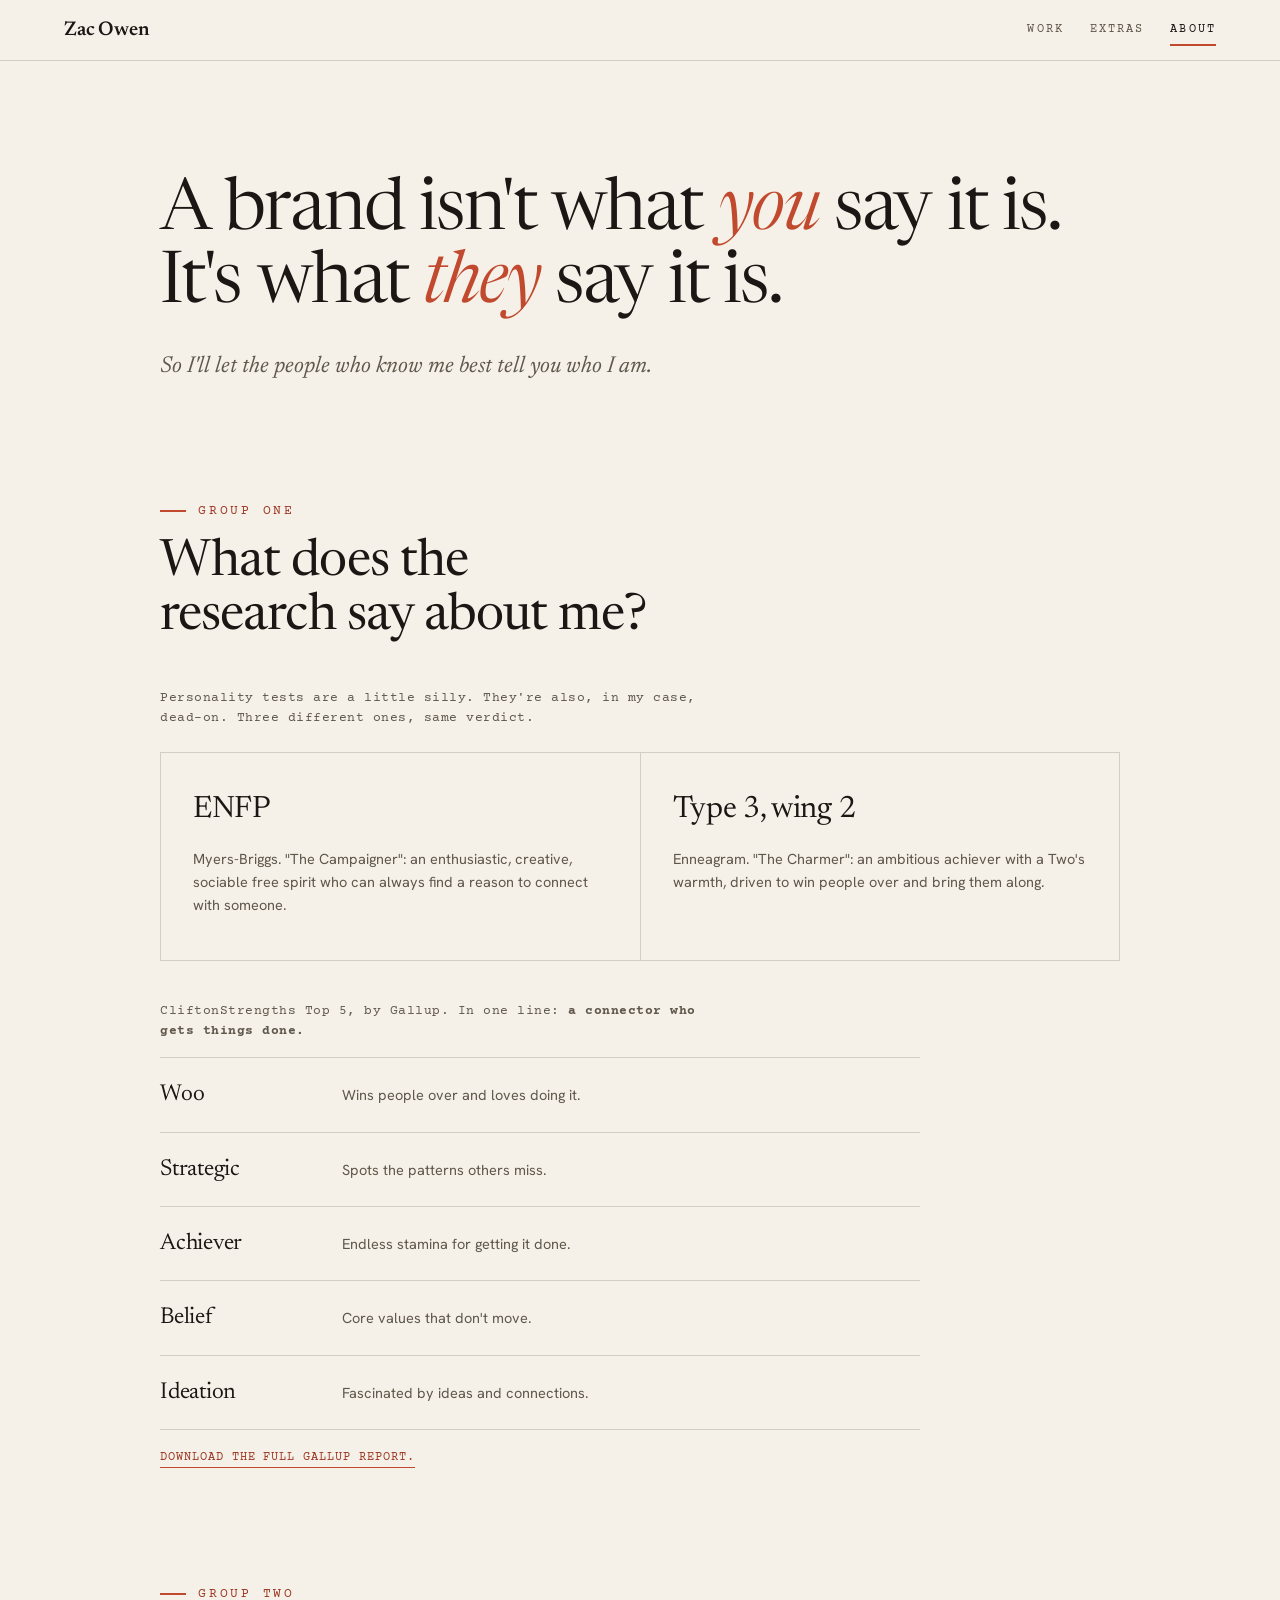
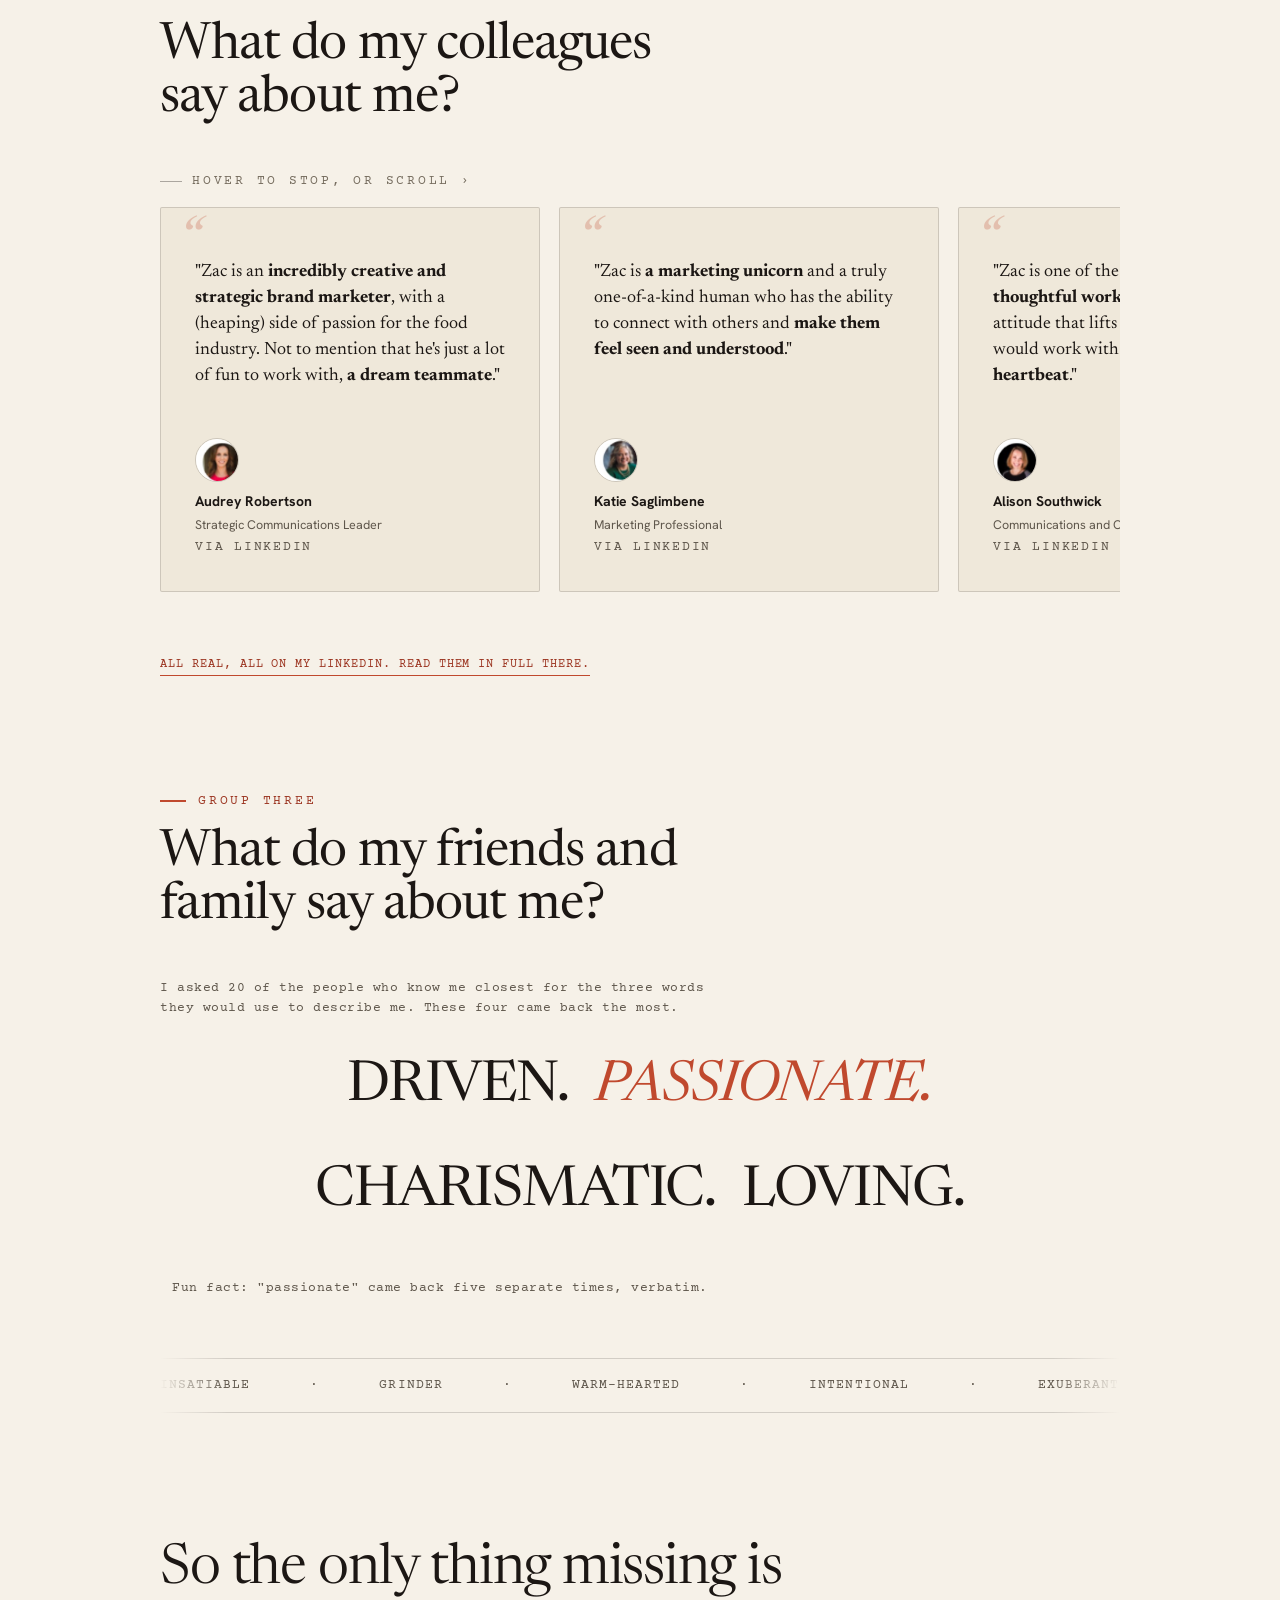
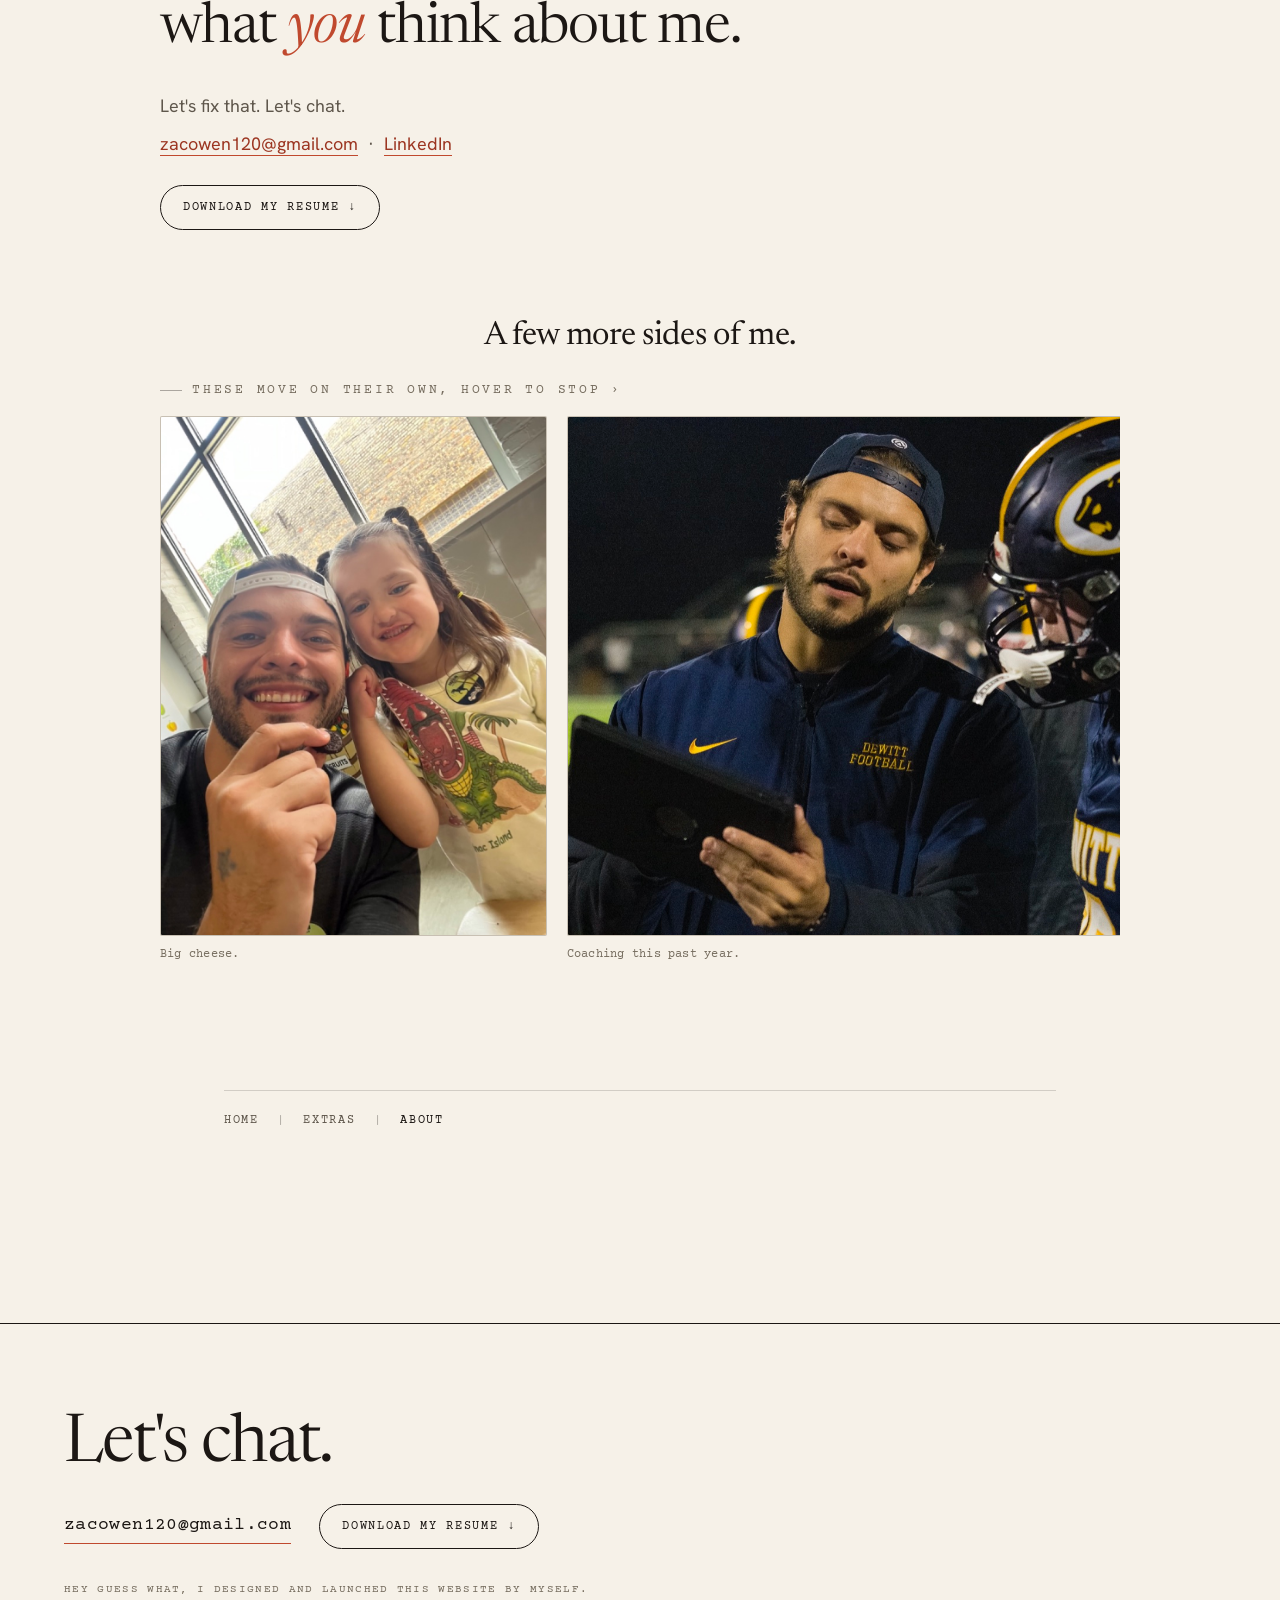
==== about.html @ 0c6ba4c6 "Initial commit: MRLA portfolio site Co-Authored-By: Claude Opus 4.8 <noreply@anthropic.com>" ====
<!DOCTYPE html>
<html lang="en">
<head>
<meta charset="utf-8">
<meta name="viewport" content="width=device-width, initial-scale=1">
<title>About, Zac Owen</title>
<link rel="preconnect" href="https://fonts.googleapis.com">
<link rel="preconnect" href="https://fonts.gstatic.com" crossorigin>
<link rel="stylesheet" href="style.css?v=20">
<link rel="icon" href="data:image/svg+xml,<svg xmlns=%22http://www.w3.org/2000/svg%22 viewBox=%220 0 100 100%22><text y=%22.9em%22 font-size=%2290%22>🍍</text></svg>">
</head>
<body>

<div class="about-wrap">
  <div class="about-hero reveal">
    <h1 class="ah-quote"><span class="w">A</span> <span class="w">brand</span> <span class="w">isn't</span> <span class="w">what</span> <span class="w"><u>you</u></span> <span class="w">say</span> <span class="w">it</span> <span class="w">is.</span><br><span class="w">It's</span> <span class="w">what</span> <span class="w"><u>they</u></span> <span class="w">say</span> <span class="w">it</span> <span class="w">is.</span></h1>
    <p class="ah-sub">So I'll let the people who know me best tell you who I am.</p>
  </div>

  <div class="section-head">
    <span class="sh-kicker">Group One</span>
    <h2>What does the research say about me?</h2>
    
  </div>
  <p class="impl-sub">Personality tests are a little silly. They're also, in my case, dead-on. Three different ones, same verdict.</p>
  <div class="data-cards">
    <div class="data-card">
      <b>ENFP</b>
      <p class="verdict">Myers-Briggs. "The Campaigner": an enthusiastic, creative, sociable free spirit who can always find a reason to connect with someone.</p>
    </div>
    <div class="data-card">
      <b>Type 3, wing 2</b>
      <p class="verdict">Enneagram. "The Charmer": an ambitious achiever with a Two's warmth, driven to win people over and bring them along.</p>
    </div>
  </div>
  <p class="impl-sub">CliftonStrengths Top 5, by Gallup. In one line: <b>a connector who gets things done.</b></p>
  <div class="cs-list">
    <div class="cs-item"><b>Woo</b><p>Wins people over and loves doing it.</p></div>
    <div class="cs-item"><b>Strategic</b><p>Spots the patterns others miss.</p></div>
    <div class="cs-item"><b>Achiever</b><p>Endless stamina for getting it done.</p></div>
    <div class="cs-item"><b>Belief</b><p>Core values that don't move.</p></div>
    <div class="cs-item"><b>Ideation</b><p>Fascinated by ideas and connections.</p></div>
  </div>
  <a class="cs-link" href="assets/Zac_Owen_CliftonStrengths_Top5.docx" download>Download the full Gallup report.</a>

  <div class="section-head">
    <span class="sh-kicker">Group Two</span>
    <h2>What do my colleagues say about me?</h2>
    
  </div>
  <div class="carousel auto">
    <div class="carousel-head"><span class="carousel-hint">hover to stop, or scroll &rsaquo;</span></div>
    <div class="carousel-track">
      <div class="rev">
        <p class="rev-quote">"Zac is an <b>incredibly creative and strategic brand marketer</b>, with a (heaping) side of passion for the food industry. Not to mention that he's just a lot of fun to work with, <b>a dream teammate</b>."</p>
        <div class="rev-who"><img class="rev-face" src="assets/rec-face-1.jpg" alt="Audrey Robertson"><b>Audrey Robertson</b><span>Strategic Communications Leader</span><span class="rev-via">via LinkedIn</span></div>
      </div>
      <div class="rev">
        <p class="rev-quote">"Zac is <b>a marketing unicorn</b> and a truly one-of-a-kind human who has the ability to connect with others and <b>make them feel seen and understood</b>."</p>
        <div class="rev-who"><img class="rev-face" src="assets/rec-face-2.jpg" alt="Katie Saglimbene"><b>Katie Saglimbene</b><span>Marketing Professional</span><span class="rev-via">via LinkedIn</span></div>
      </div>
      <div class="rev">
        <p class="rev-quote">"Zac is one of the best. <b>No drama, just thoughtful work done well</b> and an attitude that lifts up the whole team. I would work with him again <b>in a heartbeat</b>."</p>
        <div class="rev-who"><img class="rev-face" src="assets/rec-face-3.jpg" alt="Alison Southwick"><b>Alison Southwick</b><span>Communications and CX leader</span><span class="rev-via">via LinkedIn</span></div>
      </div>
      <div class="rev">
        <p class="rev-quote">"Thoughtful, inquisitive, creative, and unfailingly kind, Zac is one of my favorite people. <b>He does outstanding work because he pours his heart into it.</b> He's one of a kind and a joy to be around, let alone work with."</p>
        <div class="rev-who"><img class="rev-face" src="assets/rec-face-4.jpg" alt="Tim Beyers"><b>Tim Beyers</b><span>Senior Analyst and Lead Advisor, The Motley Fool</span><span class="rev-via">via LinkedIn</span></div>
      </div>
      <div class="rev">
        <p class="rev-quote">"From the moment I met him I knew he'd be something special, and I was right. He was the definition of a true team player, always lifting people up around him. <b>Zac is going to do big things in this world.</b>"</p>
        <div class="rev-who"><img class="rev-face" src="assets/rec-face-5.jpg" alt="Alicia Aldrich"><b>Alicia Aldrich</b><span>Head of PR, The Motley Fool</span><span class="rev-via">via LinkedIn</span></div>
      </div>
      <div class="rev">
        <p class="rev-quote">"Zac's upbeat and can-do attitude made him <b>a perfect collaborator</b> between the sales, CSM, and product teams. <b>Strategic and creative.</b> I enjoyed Zac's fresh perspectives."</p>
        <div class="rev-who"><img class="rev-face" src="assets/rec-face-6.jpg" alt="Chelsea Rider"><b>Chelsea Rider</b><span>Content and Brand Leader</span><span class="rev-via">via LinkedIn</span></div>
      </div>
    </div>
  </div>
  <p class="cs-link"><a href="https://www.linkedin.com/in/zac-owen/" target="_blank">All real, all on my LinkedIn. Read them in full there.</a></p>

  <div class="section-head">
    <span class="sh-kicker">Group Three</span>
    <h2>What do my friends and family say about me?</h2>
    
  </div>
  <p class="impl-sub">I asked 20 of the people who know me closest for the three words they would use to describe me. These four came back the most.</p>
  <div class="threewords center">
    <b>DRIVEN.</b><b>PASSIONATE.</b><b>CHARISMATIC.</b><b>LOVING.</b>
  </div>
  <p class="impl-sub center">Fun fact: "passionate" came back five separate times, verbatim.</p>
  <div class="ticker words" aria-label="Other words they used"><div class="ticker-track">
    <span>insatiable</span><span>&middot;</span><span>grinder</span><span>&middot;</span><span>warm-hearted</span><span>&middot;</span><span>intentional</span><span>&middot;</span><span>exuberant</span><span>&middot;</span><span>goofy</span><span>&middot;</span><span>witty</span><span>&middot;</span><span>genuine</span><span>&middot;</span><span>loyal</span><span>&middot;</span><span>well-rounded</span><span>&middot;</span><span>"really good dude"</span><span>&middot;</span>
  </div></div>

  <h2 class="about-closer">So the only thing missing is what <u>you</u> think about me.</h2>
  <div class="lets-chat">
    <p class="lc-line">Let's fix that. Let's chat.</p>
    <p class="lc-line"><a href="mailto:zacowen120@gmail.com">zacowen120@gmail.com</a> &nbsp;&middot;&nbsp; <a href="https://www.linkedin.com/in/zac-owen/" target="_blank">LinkedIn</a></p>
    <a class="resume-btn" href="assets/Zac_Owen_Resume.pdf" download>Download my resume</a>
  </div>

  <h2 class="section-h center gap-top">A few more sides of me.</h2>
  <div class="carousel tall auto">
    <div class="carousel-head"><span class="carousel-hint">these move on their own, hover to stop &rsaquo;</span></div>
    <div class="carousel-track">
      <figure><img src="assets/about-daughter.jpg" alt="Zac and his daughter" loading="lazy"><figcaption>Big cheese.</figcaption></figure>
      <figure><img src="assets/about-coaching.jpg" alt="Zac coaching football" loading="lazy"><figcaption>Coaching this past year.</figcaption></figure>
      <figure><img src="assets/about-kid.jpg" alt="Zac as a kid" loading="lazy"></figure>
      <figure><img src="assets/about-wholesome.jpg" alt="Zac, off the clock" loading="lazy"></figure>
      <figure><img src="assets/about-extra-1.jpg" alt="Zac, another side" loading="lazy"></figure>
      <figure><img src="assets/about-extra-2.jpg" alt="Zac, another side" loading="lazy"></figure>
      <figure><img src="assets/about-extra-3.jpg" alt="Zac, another side" loading="lazy"></figure>
      <figure><img src="assets/about-extra-4.jpg" alt="Zac, another side" loading="lazy"></figure>
    </div>
  </div>

  <nav class="footer-nav">
    <a href="index.html">Home</a><span class="sep">|</span><a href="extras.html">Extras</a><span class="sep">|</span><span class="here">About</span>
  </nav>
</div>

<footer class="site-footer">
  <div class="site-footer-inner">
    <p class="cta-line">Let's chat.</p>
    <div class="foot-row">
      <a href="mailto:zacowen120@gmail.com">zacowen120@gmail.com</a>
      <a class="resume-btn" href="assets/Zac_Owen_Resume.pdf" download>Download my resume</a>
    </div>
  </div>
</footer>

<script src="site.js?v=15"></script>
<script>document.querySelectorAll('.ticker-track').forEach(function(t){ t.innerHTML += t.innerHTML; });</script>
</body>
</html>
---- style.css ----
/* =====================================================================
   ZAC OWEN / THE INDEX
   An editorial system. Warm paper, warm ink, one ember accent with a
   per chapter palette. Display serif (Fraunces), humanist sans for
   reading (Hanken Grotesk), mono for metadata and credits (Courier Prime).
   Every legacy class is preserved and restyled. No em or en dashes anywhere.
   ===================================================================== */

@import url('https://fonts.googleapis.com/css2?family=Newsreader:ital,opsz,wght@0,6..72,300..800;1,6..72,300..700&family=Hanken+Grotesk:wght@400;500;600;700;800&family=Courier+Prime:ital,wght@0,400;0,700;1,400&display=swap');

/* ----------------------------- tokens ----------------------------- */
:root {
  /* surface */
  --paper:    #f6f1e8;   /* warm cream */
  --paper-2:  #efe8da;   /* recessed panel */
  --paper-3:  #e9e1d1;   /* deeper panel */
  --ink:      #1c1714;   /* warm near black */
  --ink-2:    #5f574c;   /* muted body */
  --ink-3:    #756c5e;   /* faint, captions (AA on paper) */
  --line:     rgba(28,23,20,.16);
  --line-2:   rgba(28,23,20,.34);
  --line-soft: rgba(28,23,20,.08);

  /* accent (ember) and a text safe deepened variant */
  --accent:      #c0492e;
  --accent-deep: #9c3622;   /* passes AA as small text on paper */
  --accent-tint: rgba(192,73,46,.12);

  /* type */
  --serif: 'Newsreader', Georgia, 'Times New Roman', serif;
  --sans:  'Hanken Grotesk', system-ui, -apple-system, sans-serif;
  --mono:  'Courier Prime', 'Courier New', monospace;

  /* fluid scale */
  --fs-micro: 11px;
  --fs-meta:  12.5px;
  --fs-sm:    14.5px;
  --fs-body:  18px;
  --fs-lead:  clamp(20px, 1.1vw + 17px, 24px);
  --fs-h3:    clamp(22px, 1.4vw + 16px, 30px);
  --fs-h2:    clamp(28px, 3vw + 13px, 52px);
  --fs-h1:    clamp(36px, 5.4vw + 14px, 92px);
  --fs-cover: clamp(38px, 8.4vw, 132px);
  --fs-mega:  clamp(84px, 13vw, 220px);

  /* spacing scale (4pt base) */
  --s1: 4px;  --s2: 8px;  --s3: 12px; --s4: 16px; --s5: 24px;
  --s6: 32px; --s7: 48px; --s8: 64px; --s9: 96px; --s10: 128px; --s11: 176px;

  /* layout */
  --measure: 64ch;
  --shell: 1180px;
  --gutter: clamp(20px, 5vw, 72px);

  /* motion */
  --ease: cubic-bezier(.22,.61,.36,1);
  --ease-out: cubic-bezier(.16,1,.3,1);
  --dur: .55s;
  --dur-fast: .22s;

  --radius: 2px;
}

/* per chapter accents: warm, muted, harmonious on cream */
.theme-kindred { --accent:#c0492e; --accent-deep:#9c3622; --accent-tint:rgba(192,73,46,.12); }
.theme-dbi     { --accent:#2f5673; --accent-deep:#274860; --accent-tint:rgba(47,86,115,.12); }
.theme-pr      { --accent:#9a3328; --accent-deep:#822a21; --accent-tint:rgba(154,51,40,.12); }
.theme-trust   { --accent:#41603c; --accent-deep:#365132; --accent-tint:rgba(65,96,60,.12); }
.theme-vb      { --accent:#5d6a30; --accent-deep:#4c5727; --accent-tint:rgba(93,106,48,.12); }
.theme-djd     { --accent:#5a4632; --accent-deep:#4a3927; --accent-tint:rgba(90,70,50,.12); }
.theme-pine    { --accent:#0a6079; --accent-deep:#0a4866; --accent-tint:rgba(10,96,121,.12); }

* { box-sizing: border-box; }

html { -webkit-text-size-adjust: 100%; }
@media (prefers-reduced-motion: no-preference) { html { scroll-behavior: smooth; } }

body {
  margin: 0;
  background: var(--paper);
  color: var(--ink);
  font-family: var(--sans);
  font-size: var(--fs-body);
  line-height: 1.62;
  font-weight: 400;
  -webkit-font-smoothing: antialiased;
  text-rendering: optimizeLegibility;
  font-feature-settings: "kern" 1, "liga" 1;
  overflow-x: hidden;
}

::selection { background: var(--accent); color: var(--paper); }

a { color: inherit; text-decoration: none; }
strong, b { font-weight: 700; }
img, video { max-width: 100%; display: block; }
figure { margin: 0; }
h1, h2, h3, p { overflow-wrap: break-word; }
:focus-visible { outline: 2.5px solid var(--accent); outline-offset: 3px; border-radius: 1px; }

/* ---- shared editorial primitives ---- */
.serif { font-family: var(--serif); }
.mono  { font-family: var(--mono); }

/* a small uppercase mono label, the metadata voice */
.kicker, .sh-kicker, .ch-kicker, .ci-kicker, .home-eyebrow,
.carousel-hint, .rev-via, .profile-org, .footer-credit {
  font-family: var(--mono);
  font-size: var(--fs-meta);
  letter-spacing: .22em;
  text-transform: uppercase;
  color: var(--accent-deep);
  font-weight: 400;
}

/* hairline rules with optional accent */
.rule { height: 1px; background: var(--line); border: 0; }

/* a content shell and a full bleed helper */
.shell { width: min(var(--shell), 100% - var(--gutter)*2); margin-inline: auto; }
.bleed { width: 100vw; margin-left: 50%; transform: translateX(-50%); }

/* =====================================================================
   MASTHEAD (running header, injected on every page by site.js)
   ===================================================================== */
.masthead {
  position: sticky;
  top: 0;
  z-index: 80;
  background: color-mix(in srgb, var(--paper) 86%, transparent);
  backdrop-filter: saturate(1.1) blur(9px);
  -webkit-backdrop-filter: saturate(1.1) blur(9px);
  border-bottom: 1px solid var(--line);
  transition: transform .4s var(--ease), background .3s ease;
}
.masthead.up { transform: translateY(-100%); }
.mast-inner {
  width: min(var(--shell), 100% - var(--gutter)*2);
  margin-inline: auto;
  display: flex;
  align-items: center;
  justify-content: space-between;
  gap: var(--s4);
  height: 60px;
}
.mast-left { display: flex; align-items: baseline; gap: 12px; min-width: 0; }
.mast-brand {
  font-family: var(--serif);
  font-weight: 600;
  font-size: 20px;
  letter-spacing: -.01em;
  white-space: nowrap;
}
.mast-brand .dot { color: var(--accent); }
.mast-role {
  font-family: var(--mono);
  font-size: 10.5px;
  letter-spacing: .2em;
  text-transform: uppercase;
  color: var(--ink-3);
  border-left: 1px solid var(--line-2);
  padding-left: 10px;
}
.mast-nav { display: flex; gap: clamp(16px, 2vw, 30px); align-items: center; }
.mast-nav a {
  font-family: var(--mono);
  font-size: 12px;
  letter-spacing: .18em;
  text-transform: uppercase;
  color: var(--ink-2);
  position: relative;
  padding: 6px 0;
}
.mast-nav a::after {
  content: ""; position: absolute; left: 0; right: 100%; bottom: 0; height: 1.5px;
  background: var(--accent); transition: right .3s var(--ease);
}
.mast-nav a:hover, .mast-nav a:focus-visible { color: var(--ink); }
.mast-nav a:hover::after, .mast-nav a[aria-current="page"]::after { right: 0; }
.mast-nav a[aria-current="page"] { color: var(--ink); }
@media (max-width: 560px) {
  .mast-role { display: none; }
  .mast-inner { height: 54px; }
  .mast-nav { gap: 16px; }
  .mast-nav a { font-size: 11px; letter-spacing: .12em; }
}

/* =====================================================================
   HOME
   ===================================================================== */
.home { padding-bottom: var(--s9); }

/* cover */
.cover {
  width: min(var(--shell), 100% - var(--gutter)*2);
  margin: clamp(36px, 7vw, 96px) auto clamp(48px, 7vw, 104px);
  display: grid;
  grid-template-columns: 1fr .9fr;
  gap: clamp(28px, 4.5vw, 70px);
  align-items: center;
}
.cover-text { min-width: 0; }
@media (max-width: 820px) {
  .cover { grid-template-columns: 1fr; gap: clamp(22px, 5vw, 36px); }
}
.cover-eyebrow {
  display: flex; align-items: center; gap: 16px;
  margin-bottom: clamp(24px, 4vw, 48px);
}
.cover-eyebrow span { font-family: var(--mono); font-size: var(--fs-meta); letter-spacing: .24em; text-transform: uppercase; color: var(--ink-2); }
.cover-eyebrow span b { color: var(--accent-deep); font-weight: 400; }

.cover h1, .hero-home h1 {
  font-family: var(--serif);
  font-weight: 350;
  font-size: calc(var(--fs-cover) * 0.66);
  line-height: .98;
  letter-spacing: -.022em;
  margin: 0;
  max-width: 16ch;
  text-wrap: balance;
}
.cover h1 em, .hero-home h1 em {
  font-style: italic;
  font-weight: 500;
  color: var(--accent);
}
.cover-foot {
  display: grid;
  grid-template-columns: 1fr;
  gap: 18px;
  align-items: start;
  margin-top: clamp(24px, 3vw, 40px);
}
.cover-sub, .hero-home .hero-sub {
  font-size: var(--fs-lead);
  line-height: 1.5;
  color: var(--ink-2);
  max-width: 46ch;
  margin: 0;
}
.cover-sub b { color: var(--ink); font-weight: 600; }
.cover-meta { font-family: var(--mono); font-size: var(--fs-sm); color: var(--ink-3); line-height: 1.7; text-align: left; }
.cover-meta a { color: var(--ink-2); border-bottom: 1px solid var(--line-2); }
.cover-meta a:hover { color: var(--accent-deep); border-color: var(--accent); }

/* the cover photograph, full bleed and cinematic (contained type, bleeding image) */
.cover-photo {
  position: relative;
  width: 100%;
  margin: 0;
  overflow: hidden;
  background: var(--paper-3);
  border-radius: var(--radius);
  align-self: stretch;
  min-height: clamp(280px, 30vw, 380px);
}
@media (max-width: 820px) {
  .cover-photo { min-height: clamp(300px, 72vw, 440px); }
}
.cover-photo img {
  position: absolute;
  inset: 0;
  width: 100%;
  height: 100%;
  object-fit: cover;
  object-position: center 24%;
}
@media (prefers-reduced-motion: no-preference) {
  .cover-photo img { animation: kenburns 16s var(--ease-out) both; }
  @keyframes kenburns { from { transform: scale(1.08); } to { transform: scale(1); } }
}
.cover-photo figcaption {
  position: absolute; left: 0; bottom: 0;
  font-family: var(--mono); font-size: 11px; letter-spacing: .14em; text-transform: uppercase;
  color: var(--paper); background: rgba(28,23,20,.62);
  padding: 8px 14px; backdrop-filter: blur(2px);
}

/* legacy hero-home fallback if used */
.hero-home { width: min(var(--shell), 100% - var(--gutter)*2); margin: 60px auto; display: grid; grid-template-columns: 1.1fr 1fr; gap: 48px; align-items: center; }
.hero-home img { width: 100%; height: 440px; object-fit: cover; border-radius: var(--radius); }

/* ---- by the numbers ---- */
.numbers {
  width: min(var(--shell), 100% - var(--gutter)*2);
  margin: clamp(48px, 7vw, 96px) auto;
  display: grid;
  grid-template-columns: repeat(5, 1fr);
  border-top: 1.5px solid var(--ink);
  border-bottom: 1.5px solid var(--ink);
}
.numbers .num {
  padding: clamp(20px, 2.4vw, 34px) clamp(10px, 1.5vw, 22px) clamp(16px, 2vw, 26px);
  border-left: 1px solid var(--line);
  text-align: left;
}
.numbers .num:first-child { border-left: 0; }
.numbers .num b {
  display: block;
  font-family: var(--serif);
  font-weight: 400;
  font-size: clamp(34px, 3.6vw, 58px);
  line-height: 1;
  letter-spacing: -.03em;
  font-variant-numeric: lining-nums tabular-nums;
}
.numbers .num span {
  display: block;
  font-family: var(--mono);
  font-size: 11.5px;
  line-height: 1.5;
  letter-spacing: .04em;
  color: var(--ink-2);
  margin-top: 12px;
  max-width: 22ch;
}
@media (max-width: 860px) {
  .numbers { grid-template-columns: repeat(2, 1fr); }
  .numbers .num:nth-child(odd) { border-left: 0; }
  .numbers .num { border-top: 1px solid var(--line); }
  .numbers .num:nth-child(-n+2) { border-top: 0; }
  .numbers .num:last-child { grid-column: 1 / -1; border-top: 1px solid var(--line); }
}
@media (max-width: 460px) {
  .numbers { grid-template-columns: 1fr; }
  .numbers .num, .numbers .num:nth-child(odd) { border-left: 0; border-top: 1px solid var(--line); }
  .numbers .num:first-child { border-top: 0; }
}

/* ---- the work: an editorial index of feature rows ---- */
.work-head {
  width: min(var(--shell), 100% - var(--gutter)*2);
  margin: clamp(64px, 9vw, 120px) auto clamp(24px, 4vw, 44px);
}
.work-head .section-head { text-align: left; margin: 0; max-width: none; }
.work-head .section-head h2 { margin: 0; max-width: 20ch; }

.collage {
  width: min(var(--shell), 100% - var(--gutter)*2);
  margin: 0 auto;
  display: flex;
  flex-direction: column;
}
/* reset legacy grid scatter */
.collage .card { margin: 0 !important; }

.card {
  position: relative;
  display: grid;
  grid-template-columns: 1fr 1fr;
  gap: clamp(24px, 4vw, 64px);
  align-items: center;
  padding: clamp(32px, 4.5vw, 64px) 0;
  border-top: 1px solid var(--line);
  text-decoration: none;
  border-radius: 0;
  overflow: visible;
}
.collage .card:last-child { border-bottom: 1px solid var(--line); }
.card:nth-child(even) { direction: rtl; }
.card:nth-child(even) > * { direction: ltr; }

.card .card-figure {
  position: relative;
  overflow: hidden;
  border-radius: var(--radius);
  background: var(--paper-3);
  aspect-ratio: 16 / 11;
}
.card .card-img {
  width: 100%; height: 100%;
  aspect-ratio: auto;
  object-fit: cover;
  transition: transform .9s var(--ease-out), filter .6s ease;
  filter: saturate(.96);
}
.card .card-num {
  position: absolute; top: 14px; left: 16px; z-index: 2;
  font-family: var(--mono); font-size: 12px; letter-spacing: .16em;
  color: var(--paper); mix-blend-mode: difference;
}
.card-band { padding: 0; border: 0; display: block; }
.card .card-cat {
  font-family: var(--mono); font-size: var(--fs-meta); letter-spacing: .2em;
  text-transform: uppercase; color: var(--accent-deep); display: block; margin-bottom: 18px;
}
.card .card-name {
  font-family: var(--serif); font-weight: 400;
  font-size: clamp(26px, 3.4vw, 54px); line-height: 1.02; letter-spacing: -.02em;
  display: block; color: var(--ink); overflow-wrap: break-word;
  transition: color .3s ease;
}
.card .card-quip {
  font-family: var(--serif); font-style: italic; font-weight: 400;
  font-size: var(--fs-lead); color: var(--ink-2);
  display: block; margin-top: 14px; opacity: 1;
}
.card-tags { display: flex; flex-wrap: wrap; gap: 8px; margin-top: 22px; }
.card-tags span {
  font-family: var(--mono); font-weight: 400; font-size: 10.5px; letter-spacing: .12em;
  text-transform: uppercase; border: 1px solid var(--line-2); border-radius: 100px;
  padding: 4px 11px; color: var(--ink-2);
}
.card .card-go {
  display: inline-flex; align-items: center; gap: 9px; margin-top: 26px;
  font-family: var(--mono); font-size: 12px; letter-spacing: .14em; text-transform: uppercase;
  color: var(--ink); border-bottom: 1.5px solid var(--ink);
  padding-bottom: 4px;
}
.card .card-go .ar { transition: transform .3s var(--ease); }
@media (hover: hover) {
  .card:hover .card-img { transform: scale(1.045); filter: saturate(1.04); }
  .card:hover .card-name { color: var(--accent-deep); }
  .card:hover .card-go .ar { transform: translateX(6px); }
}
.card.dark-band .card-band { color: inherit; }
.card.dark-band .card-tags span { border-color: var(--line-2); color: var(--ink-2); }

/* the PR press wall, used as that card's "image" */
.card-figure.pr-wall { background: var(--paper-2); }
.card .tile-wall {
  width: 100%; height: 100%;
  display: flex; flex-wrap: wrap; align-content: center; justify-content: center;
  gap: 16px 22px; padding: clamp(24px,3vw,38px); background: transparent;
  border: 0; border-radius: 0;
}
.card .tile-wall .tw-logo {
  height: 22px; width: auto; max-width: 124px; object-fit: contain;
  filter: none; opacity: .96 contrast(1.1);
  transition: filter .4s ease, transform .4s ease;
}
.card .tile-wall .tw-logo.big { height: 30px; max-width: 180px; }
@media (hover: hover) {
  .card:hover .tile-wall .tw-logo { filter: grayscale(0) opacity(.95); }
}

@media (max-width: 760px) {
  .card { grid-template-columns: 1fr; gap: 22px; direction: ltr; }
  .card:nth-child(even) { direction: ltr; }
  .card .card-figure { aspect-ratio: 16/10; }
}

/* ---- ask line, set as an editorial aside ---- */
.ask-line {
  width: min(760px, 100% - var(--gutter)*2);
  margin: clamp(72px, 10vw, 128px) auto 0;
  font-family: var(--serif); font-weight: 400;
  font-size: clamp(21px, 1.8vw, 28px); line-height: 1.45; letter-spacing: -.01em;
  color: var(--ink); text-align: left; position: relative; padding-left: clamp(20px, 4vw, 42px);
  text-wrap: pretty;
}
.ask-line::before {
  content: ""; position: absolute; left: 0; top: 8px; bottom: 8px; width: 2px; background: var(--accent);
}
.ask-line .lead-in {
  display: block; font-family: var(--mono); font-size: var(--fs-meta); letter-spacing: .2em;
  text-transform: uppercase; color: var(--accent-deep); margin-bottom: 16px;
}

/* ---- extras bridge ---- */
.extras-bridge {
  width: min(var(--shell), 100% - var(--gutter)*2);
  margin: clamp(56px, 8vw, 104px) auto 0;
  display: flex; align-items: center; justify-content: space-between; gap: 24px;
  text-decoration: none; border: 0; border-top: 1.5px solid var(--ink); border-bottom: 1.5px solid var(--ink);
  padding: clamp(28px, 4vw, 48px) 0; transition: none;
  flex-wrap: wrap;
}
.extras-bridge:hover { transform: none; background: none; }
.extras-bridge .eb-small {
  font-family: var(--serif); font-style: italic; font-size: var(--fs-lead); color: var(--ink-2);
  display: block; margin: 0; max-width: 38ch;
}
.extras-bridge .eb-btn {
  font-family: var(--mono); font-weight: 400; font-size: 13px; text-transform: uppercase; letter-spacing: .16em;
  display: inline-flex; align-items: center; gap: 10px; color: var(--ink); white-space: nowrap;
}
.extras-bridge .eb-btn .ar { transition: transform .3s var(--ease); }
.extras-bridge:hover .eb-btn .ar { transform: translateX(6px); }
.extras-bridge:hover .eb-btn { color: var(--accent-deep); }

/* tiny "ask me about" note, tucked under the extras bridge */
.ask-mini {
  width: min(var(--shell), 100% - var(--gutter)*2);
  margin: clamp(16px, 2vw, 22px) auto 0;
  font-family: var(--mono);
  font-size: 12.5px;
  line-height: 1.65;
  letter-spacing: .02em;
  color: var(--ink-3);
  max-width: 78ch;
}
.ask-mini b { color: var(--accent-deep); font-weight: 400; }

/* home closing line */
.home-closer {
  width: min(var(--shell), 100% - var(--gutter)*2);
  margin: clamp(64px, 9vw, 120px) auto clamp(8px, 2vw, 24px);
  font-family: var(--serif);
  font-weight: 350;
  font-size: clamp(30px, 4.2vw, 58px);
  line-height: 1.06;
  letter-spacing: -.02em;
  color: var(--ink);
  text-wrap: balance;
  max-width: 20ch;
}
.home-closer em { font-style: italic; color: var(--accent); font-weight: 500; }

/* inline placeholder for small values */
.fill {
  font-style: italic; color: var(--ink-3);
  border-bottom: 1px dotted var(--line-2); padding: 0 2px;
}

/* legacy sidebar: neutralized (home no longer uses it) */
.layout { display: block; max-width: none; margin: 0; padding: 0; }
.layout.slim { grid-template-columns: none; }
.sidebar { display: none; }

/* =====================================================================
   CASE STUDIES
   ===================================================================== */
.case-wrap {
  width: min(var(--shell), 100% - var(--gutter)*2);
  margin: 0 auto;
  padding: clamp(32px, 5vw, 72px) 0 var(--s8);
}

/* hero: oversized title, lead, role, with a tall photograph */
/* clean stacked header: name, lead, role, then the establishing photo */
.case-hero {
  display: grid;
  grid-template-columns: 1fr .82fr;
  gap: clamp(26px, 4vw, 56px);
  align-items: center;
  margin: clamp(16px, 3vw, 40px) 0 0;
}
.case-hero .ch-details { max-width: none; min-width: 0; }
.case-hero .ch-img { margin-top: 0; }
@media (max-width: 820px) {
  .case-hero { grid-template-columns: 1fr; }
  .case-hero .ch-img { margin-top: clamp(20px, 4vw, 30px); }
}


/* the brief: the project details, stacked and large, before any work imagery */
.case-brief {
  max-width: 820px;
  margin: clamp(40px, 6vw, 68px) 0 clamp(40px, 6vw, 64px);
}
.case-brief .beat { margin: 0 0 clamp(26px, 3.6vw, 40px); }
.case-brief .beat:last-child { margin-bottom: 0; }
.case-brief .beat .label { display: block; margin-bottom: 12px; font-size: clamp(14px, 0.4vw + 12.5px, 16px); letter-spacing: .13em; }
.case-brief .beat p {
  margin: 0;
  font-size: clamp(20px, 0.8vw + 17px, 25px);
  line-height: 1.46;
  letter-spacing: -.005em;
  color: var(--ink);
}
.case-hero .ch-kicker { display: block; margin-bottom: 20px; }
.case-hero .case-title,
.case-title {
  font-family: var(--serif);
  font-weight: 380;
  font-size: var(--fs-h1);
  line-height: .96;
  letter-spacing: -.025em;
  margin: 0 0 22px;
  text-wrap: balance;
}
.case-hero .ch-lead {
  font-family: var(--serif); font-style: italic; font-weight: 400;
  font-size: clamp(20px, 1.6vw, 27px); line-height: 1.34; color: var(--ink-2);
  margin: 0 0 26px; max-width: 30ch;
}
.case-hero .ch-img img {
  width: 100%;
  height: clamp(340px, 42vw, 540px);
  object-fit: cover;
  border-radius: var(--radius);
  background: var(--paper-3);
}

/* My role: a credits block, not a grey box */
.my-role {
  font-size: var(--fs-sm);
  line-height: 1.6;
  color: var(--ink-2);
  background: none;
  border: 0;
  border-top: 1px solid var(--line-2);
  padding: 16px 0 0;
  margin: 0;
  max-width: 52ch;
}
.my-role b {
  font-family: var(--mono); font-size: var(--fs-micro); letter-spacing: .2em; text-transform: uppercase;
  color: var(--accent-deep); display: block; margin-bottom: 7px; font-weight: 400;
}
.case-hero .my-role { max-width: none; }

/* result teaser: an editorial standfirst */
.result-teaser {
  border: 0; border-top: 1.5px solid var(--ink); border-bottom: 1.5px solid var(--ink);
  padding: clamp(20px, 2.4vw, 30px) 0;
  margin: clamp(40px, 6vw, 72px) 0 clamp(36px, 5vw, 56px);
  font-family: var(--serif); font-weight: 400;
  font-size: clamp(20px, 1.9vw, 30px); line-height: 1.32; letter-spacing: -.01em;
  text-align: left; color: var(--ink); max-width: 32ch;
}
.result-teaser::before {
  content: "The payoff"; display: block;
  font-family: var(--mono); font-size: var(--fs-micro); letter-spacing: .2em; text-transform: uppercase;
  color: var(--accent-deep); margin-bottom: 14px;
}
.result-teaser b { font-family: var(--serif); font-style: italic; color: var(--accent); font-weight: 500; }

/* centered case intro (extras page) */
.case-intro { text-align: center; margin: clamp(16px,3vw,48px) 0 clamp(40px,6vw,64px); }
.case-intro .ci-kicker { display: block; margin-bottom: 18px; }
.case-intro .case-title { margin: 0 auto; max-width: 18ch; }

/* section head: numbered editorial beat marker */
.section-head { margin: clamp(64px, 9vw, 128px) 0 clamp(28px, 4vw, 44px); max-width: var(--shell); }
.section-head.first { margin-top: clamp(36px, 5vw, 56px); }
.section-head .sh-kicker { display: flex; align-items: center; gap: 12px; margin-bottom: 16px; }
.section-head .sh-kicker::before {
  content: ""; width: 26px; height: 1.5px; background: var(--accent); display: inline-block;
}
/* inside a case study, each beat is auto numbered like a magazine chapter */
.case-wrap { counter-reset: beat; }
.case-wrap .section-head { counter-increment: beat; }
.case-wrap .section-head .sh-kicker::before {
  content: counter(beat, decimal-leading-zero);
  width: auto; height: auto; background: none;
  font-family: var(--mono); font-weight: 400; color: var(--accent-deep);
  letter-spacing: .08em; padding-right: 2px;
  border-right: 1px solid var(--line-2); padding-right: 12px;
}
.section-head h2 {
  font-family: var(--serif); font-weight: 400;
  font-size: var(--fs-h2); line-height: 1.04; letter-spacing: -.018em;
  margin: 0; max-width: 22ch; text-wrap: balance; color: var(--ink);
}
.section-head p.sh-sub {
  max-width: 56ch; margin: 18px 0 0; color: var(--ink-2); font-size: var(--fs-body);
}
/* centered variants keep their balance */
.case-intro .ci-kicker, .work-head .section-head .sh-kicker { justify-content: flex-start; }

/* case rows: an asymmetric editorial grid */
.case-row {
  display: grid;
  grid-template-columns: 1fr 1.15fr;
  gap: clamp(28px, 4.5vw, 72px);
  align-items: start;
  margin: 0 0 clamp(36px, 5vw, 56px);
}
.case-row.flip { grid-template-columns: 1.15fr 1fr; }
.case-row .text { max-width: 60ch; padding-top: 6px; }
.case-row .text p { margin: 0 0 var(--s5); font-size: var(--fs-body); color: var(--ink); }
.case-row .text p:last-child { margin-bottom: 0; }

/* labels become hanging mono side notes */
.label {
  font-family: var(--mono); font-weight: 400; font-size: var(--fs-micro);
  letter-spacing: .18em; text-transform: uppercase; color: var(--accent-deep);
  display: block; margin-bottom: 8px;
}

.case-row .media { width: 100%; border: 0; }
.case-row .media img {
  width: 100%; border: 1px solid var(--line); border-radius: var(--radius); background: var(--paper-3);
}
.media-caption {
  font-family: var(--mono); font-size: 12px; color: var(--ink-3); margin-top: 10px; line-height: 1.5; letter-spacing: .02em;
}

/* the big insight line: an oversized pull quote */
.case-headline {
  font-family: var(--serif); font-weight: 380;
  font-size: clamp(32px, 5vw, 72px); line-height: 1.02; letter-spacing: -.02em;
  text-align: left; max-width: 18ch;
  margin: clamp(56px, 9vw, 128px) 0;
  padding: 0; border: 0; color: var(--ink);
  position: relative; text-wrap: balance;
}
.case-headline .hl { background: none; padding: 0; }

/* small grotesk subhead within a beat */
.impl-sub {
  font-family: var(--mono); font-weight: 400; font-size: 12.5px; letter-spacing: .04em;
  margin: clamp(28px,4vw,40px) 0 16px; color: var(--ink-2); max-width: 70ch; line-height: 1.6;
  text-transform: none;
}

/* feature shot */
.feature-shot { margin: clamp(20px,3vw,32px) 0 clamp(28px,4vw,40px); }
.feature-shot img, .feature-shot video {
  width: 100%; border: 1px solid var(--line); border-radius: var(--radius); background: var(--paper-3);
}
/* a full bleed cinematic moment */
.feature-shot.bleed {
  width: 100vw; margin-left: 50%; transform: translateX(-50%);
  margin-top: clamp(48px,7vw,88px); margin-bottom: clamp(48px,7vw,88px);
}
.feature-shot.bleed img, .feature-shot.bleed video {
  border-radius: 0; border-left: 0; border-right: 0;
  max-height: 90vh; object-fit: cover;
}
.feature-shot.bleed figcaption {
  width: min(var(--shell), 100% - var(--gutter)*2); margin: 10px auto 0;
}
.feature-shot figcaption, .wall figcaption, .carousel-track figcaption {
  font-family: var(--mono); font-size: 12px; color: var(--ink-3); margin-top: 10px; line-height: 1.5; letter-spacing: .02em;
}
.feature-shot figcaption { text-align: left; }

/* =====================================================================
   PRODUCTION WALLS
   ===================================================================== */
.wall {
  display: grid; grid-template-columns: repeat(3, 1fr);
  gap: clamp(14px, 1.8vw, 24px); margin: var(--s4) 0 clamp(28px,4vw,40px); align-items: start;
}
.wall.two { grid-template-columns: repeat(2, 1fr); }
.wall.four { grid-template-columns: repeat(4, 1fr); gap: clamp(10px,1.4vw,16px); }
.wall figure { margin: 0; }
.wall img {
  width: 100%; border: 1px solid var(--line); border-radius: var(--radius); background: var(--paper-3);
}
.wall .tall img, .wall figure.crop img { aspect-ratio: 3/4; object-fit: cover; object-position: top; }
.wall figure.crop.wide img { aspect-ratio: 16/10; }
.wall.four img { aspect-ratio: 1/1; object-fit: cover; object-position: center 28%; }
.wall video { width: 100%; border: 1px solid var(--line); border-radius: var(--radius); display: block; background: #000; }

a.open-full { display: block; }
a.open-full .more {
  display: block; font-family: var(--mono); font-size: 11px; letter-spacing: .1em; text-transform: uppercase;
  color: var(--accent-deep); text-align: left; margin-top: 8px;
}
a.open-full .more::after { content: " \2197"; }
@media (hover: hover) {
  a.open-full:hover .more { color: var(--ink); }
}

/* image hover lift */
.wall figure, .wall img, .wall video, .feature-shot img, .case-row .media img {
  transition: transform .4s var(--ease), box-shadow .4s var(--ease);
}
@media (hover: hover) {
  .wall figure:hover img, .wall figure:hover video { box-shadow: 0 14px 36px rgba(28,23,20,.16); }
  .feature-shot img:hover, .case-row .media img:hover { box-shadow: 0 14px 36px rgba(28,23,20,.14); }
}

/* org label under a profile */
.wall figure.profile .profile-org {
  display: block; margin-top: 10px; padding-top: 10px; border-top: 1px solid var(--line);
  font-size: 11px; color: var(--ink-2);
}

/* =====================================================================
   CAROUSEL
   ===================================================================== */
.carousel { margin: var(--s4) 0 clamp(28px,4vw,40px); position: relative; overflow: hidden; }
.carousel-head {
  display: flex; align-items: center; justify-content: space-between; gap: 14px; margin: 0 0 16px;
}
.carousel-hint { white-space: nowrap; color: var(--ink-3); }
.carousel-hint::before { content: ""; display: inline-block; width: 22px; height: 1px; background: var(--line-2); margin-right: 10px; vertical-align: middle; }
.carousel-track {
  display: flex; gap: clamp(12px,1.5vw,20px);
  overflow-x: auto; overflow-y: hidden;
  scroll-snap-type: x mandatory; padding-bottom: 14px;
  -webkit-overflow-scrolling: touch;
  scrollbar-width: thin; scrollbar-color: var(--line-2) transparent;
}
.carousel-track::-webkit-scrollbar { height: 6px; }
.carousel-track::-webkit-scrollbar-thumb { background: var(--line-2); border-radius: 4px; }
.carousel-track::-webkit-scrollbar-track { background: var(--line-soft); }
.carousel-track > figure { margin: 0; flex: 0 0 auto; scroll-snap-align: start; }
.carousel-track > figure img, .carousel-track > figure video {
  display: block; border: 1px solid var(--line); border-radius: var(--radius); background: var(--paper-3);
}
.carousel-track > figure figcaption { max-width: 360px; }
.carousel.tall .carousel-track > figure img, .carousel.tall .carousel-track > figure video { height: clamp(380px, 56vw, 520px); width: auto; }
.carousel.wide .carousel-track > figure img { width: clamp(420px, 60vw, 580px); height: auto; }

/* auto marquees glide continuously, so no snap and no scrollbar */
.carousel.auto .carousel-track { scroll-snap-type: none; scrollbar-width: none; }
.carousel.auto .carousel-track::-webkit-scrollbar { height: 0; width: 0; }
.carousel.auto .carousel-clone { pointer-events: auto; }
.carousel-track .rev-link { display: block; border: 0; }
.carousel-track .rev-link img { transition: transform .3s var(--ease); }
.carousel-track .rev-link:hover img { transform: translateY(-3px); }

.car-btns { display: flex; gap: 8px; }
.car-btn {
  width: 40px; height: 40px; border: 1.5px solid var(--ink); background: transparent;
  font-family: var(--sans); font-size: 16px; color: var(--ink); cursor: pointer; line-height: 1;
  border-radius: 100px; transition: background .22s var(--ease), color .22s var(--ease), transform .22s var(--ease);
  display: grid; place-items: center;
}
.car-btn:hover { background: var(--ink); color: var(--paper); }
.car-btn:disabled { opacity: .22; cursor: default; background: transparent; color: var(--ink); }
@media (max-width: 700px) { .car-btns { display: none; } }

/* =====================================================================
   RESULTS / STATS
   ===================================================================== */
.results {
  display: grid; grid-template-columns: repeat(3, 1fr); gap: 0;
  margin: var(--s4) 0 var(--s5);
  border-top: 1px solid var(--line); border-left: 1px solid var(--line);
}
.results.two { grid-template-columns: repeat(2, 1fr); }
.results .stat {
  border-right: 1px solid var(--line); border-bottom: 1px solid var(--line);
  padding: clamp(22px,3vw,34px) clamp(16px,2vw,26px);
  background: transparent; text-align: left; position: relative;
  transition: background .3s ease;
}
.results .stat::after { display: none; }
.results .stat b {
  display: block; font-family: var(--serif); font-weight: 400;
  font-size: clamp(38px, 4.4vw, 62px); line-height: .98; letter-spacing: -.03em; color: var(--ink);
  font-variant-numeric: lining-nums tabular-nums;
}
.results .stat span {
  font-family: var(--mono); font-size: 12px; line-height: 1.5; letter-spacing: .02em;
  display: block; margin-top: 14px; color: var(--ink-2); max-width: 26ch;
}
@media (hover: hover) { .results .stat:hover { background: var(--accent-tint); } }
.result-note { font-size: var(--fs-sm); color: var(--ink-2); max-width: 64ch; margin: var(--s4) 0; line-height: 1.6; }
.result-note a { color: var(--accent-deep); border-bottom: 1px solid var(--accent); }

/* one giant number */
.megastat { text-align: left; margin: clamp(36px,5vw,56px) 0 var(--s5); }
.megastat b {
  font-family: var(--serif); font-weight: 350; font-size: var(--fs-mega); line-height: .86;
  letter-spacing: -.04em; display: block; color: var(--accent);
  font-variant-numeric: lining-nums tabular-nums;
}
.megastat span {
  font-family: var(--mono); font-size: 13px; color: var(--ink-2); display: block; margin-top: 18px; max-width: 40ch; line-height: 1.6;
}

/* curveball */
.curveball {
  background: var(--paper-2); border: 0; border-left: 2px solid var(--accent);
  padding: clamp(22px,3vw,32px) clamp(22px,3vw,34px); margin: clamp(28px,4vw,40px) 0;
  position: relative;
}
.curveball::before { display: none; }
.curveball .label { color: var(--accent-deep); }
.curveball p { margin: 0 0 14px; }
.curveball p:last-child { margin: 0; color: var(--ink-2); }

/* paper documents (pitch, press release) */
.paper {
  background: #fbf8f1; border: 1px solid var(--line);
  box-shadow: 0 1px 0 var(--line), 0 18px 40px rgba(28,23,20,.07);
  padding: clamp(24px,3vw,34px); font-size: var(--fs-sm); line-height: 1.65; color: var(--ink);
  border-radius: var(--radius); transition: transform .4s var(--ease), box-shadow .4s var(--ease);
  position: relative;
}
.paper::before {
  content: ""; position: absolute; top: 0; left: 0; right: 0; height: 3px; background: var(--accent); opacity: .9;
  border-radius: var(--radius) var(--radius) 0 0;
}
.paper .doc-title {
  font-family: var(--mono); font-size: var(--fs-micro); letter-spacing: .16em; text-transform: uppercase;
  color: var(--accent-deep); margin: 0 0 14px; font-weight: 400;
}
.paper p { margin: 0 0 12px; }
.paper ul { margin: 0 0 12px; padding-left: 20px; }
.paper li { margin-bottom: 5px; }
@media (hover: hover) { .paper:hover { transform: translateY(-3px); box-shadow: 0 1px 0 var(--line), 0 24px 50px rgba(28,23,20,.12); } }

/* pop callout */
.pop-callout {
  background: none; color: var(--ink); border: 0;
  border-left: 3px solid var(--accent); border-radius: 0;
  padding: 2px 0 2px clamp(20px,3vw,34px); margin: clamp(28px,4vw,48px) 0;
  max-width: 760px; text-align: left;
  font-family: var(--serif); font-weight: 400; font-style: italic;
  font-size: clamp(22px,2.4vw,34px); line-height: 1.28; letter-spacing: -.01em;
}
.pop-callout u { text-decoration: none; color: var(--accent); font-style: normal; font-weight: 600; }
.profile-points { list-style: none; margin: 12px 0 0; padding: 0; }
.profile-points li {
  position: relative; padding-left: 16px; margin-bottom: 5px;
  font-family: var(--mono); font-size: 12px; letter-spacing: .01em; line-height: 1.5; color: var(--ink-2);
}
.profile-points li::before {
  content: ""; position: absolute; left: 0; top: .55em;
  width: 5px; height: 5px; border-radius: 50%; background: var(--accent);
}

/* announce */
.announce { margin: var(--s4) 0; }
.announce img {
  width: 100%; max-width: 920px; margin: 0; display: block;
  border: 1px solid var(--line); border-radius: var(--radius); background: var(--paper-3);
}

/* =====================================================================
   PR LOGO WALL
   ===================================================================== */
.quiet-line {
  font-family: var(--serif); font-style: italic; font-size: clamp(22px,2.4vw,34px); line-height: 1.3;
  text-align: left; margin: clamp(48px,7vw,88px) 0 clamp(28px,4vw,40px); max-width: 26ch; color: var(--ink);
}
.logo-wall { display: flex; flex-wrap: wrap; gap: 12px 14px; align-items: center; }
.logo-wall .outlet {
  font-family: var(--mono); font-weight: 400; font-size: 13px; letter-spacing: .02em;
  border: 1px solid var(--line-2); border-radius: 100px; padding: 8px 16px;
  white-space: nowrap; color: var(--ink-2); transition: background .2s ease, color .2s ease, border-color .2s ease;
}
.logo-wall .outlet.top { font-size: 14px; }
.logo-wall a.outlet { border-color: var(--ink); color: var(--ink); }
.logo-wall a.outlet:hover { background: var(--ink); color: var(--paper); border-color: var(--ink); }
.logo-wall .outlet .sub { display: block; font-size: 10px; color: var(--ink-3); white-space: normal; }
.wall-legend { font-family: var(--mono); font-size: 11.5px; color: var(--ink-3); margin: 16px 0 0; letter-spacing: .02em; }
.logo-wall .brandmark { display: inline-flex; align-items: center; padding: 8px 12px; }
.logo-wall .brandmark img {
  height: 28px; width: auto; max-width: 180px; object-fit: contain;
  filter: grayscale(1) saturate(0) opacity(.66) contrast(1.05); transition: filter .25s ease;
}
.logo-wall .brandmark.lg img { height: 38px; max-width: 230px; }
.logo-wall .brandmark:hover img { filter: grayscale(0) opacity(1); }
a.brandmark { border-bottom: 1.5px solid transparent; }
a.brandmark:hover { border-bottom-color: var(--accent); }
.logo-wall .outlet img.mini { height: 16px; width: 16px; object-fit: contain; margin-right: 8px; vertical-align: -3px; display: inline-block; filter: grayscale(1) opacity(.6); }

/* =====================================================================
   ABOUT
   ===================================================================== */
.about-wrap {
  width: min(960px, 100% - var(--gutter)*2); margin: 0 auto;
  padding: clamp(32px,5vw,72px) 0 var(--s8);
}
.about-hero { text-align: left; max-width: none; margin: clamp(24px,4vw,56px) 0 8px; }
.about-hero .ah-quote {
  font-family: var(--serif); font-weight: 360; font-size: clamp(29px, 5.6vw, 80px);
  line-height: 1.02; letter-spacing: -.026em; margin: 0; text-wrap: balance;
}
.about-hero .ah-quote u { text-decoration: none; font-style: italic; color: var(--accent); }
.about-hero .ah-by { font-family: var(--mono); font-size: var(--fs-sm); color: var(--ink-2); margin: 28px 0 0; letter-spacing: .02em; }
.about-hero .ah-by a { color: var(--accent-deep); border-bottom: 1px solid var(--accent); }
.about-lede {
  text-align: left; max-width: 52ch; margin: clamp(32px,5vw,56px) 0 0;
  font-family: var(--serif); font-style: italic; font-size: var(--fs-lead); line-height: 1.45; color: var(--ink-2);
}

.data-cards { display: grid; grid-template-columns: 1fr 1fr; gap: 0; margin: var(--s5) 0; border-top: 1px solid var(--line); border-left: 1px solid var(--line); }
.data-card { border-right: 1px solid var(--line); border-bottom: 1px solid var(--line); padding: clamp(22px,3vw,32px); }
.data-card b { font-family: var(--serif); font-weight: 400; font-size: clamp(24px,2.4vw,34px); display: block; letter-spacing: -.01em; }
.data-card .verdict { font-size: var(--fs-sm); margin: 12px 0; color: var(--ink-2); line-height: 1.6; }
.data-card .wink { font-family: var(--mono); font-size: 12px; color: var(--ink-3); }
.data-card .wink a { color: var(--accent-deep); border-bottom: 1px solid var(--accent); }

.cs-list { max-width: 760px; margin: var(--s4) 0 0; }
.cs-item { display: grid; grid-template-columns: 160px 1fr; gap: 22px; padding: 18px 0; border-top: 1px solid var(--line); align-items: baseline; }
.cs-item:last-of-type { border-bottom: 1px solid var(--line); }
.cs-item b { font-family: var(--serif); font-weight: 400; font-size: clamp(20px,1.8vw,26px); letter-spacing: -.01em; }
.cs-item p { margin: 0; font-size: var(--fs-sm); color: var(--ink-2); line-height: 1.55; }
.cs-link { display: block; text-align: left; margin: 18px 0 0; }
.cs-link a, a.cs-link { font-family: var(--mono); font-size: 12px; letter-spacing: .08em; text-transform: uppercase; color: var(--accent-deep); border-bottom: 1px solid var(--accent); display: inline-block; }
@media (max-width: 600px) { .cs-item { grid-template-columns: 1fr; gap: 4px; } }

.punchline { font-family: var(--serif); font-style: italic; font-size: clamp(24px,2.6vw,36px); text-align: left; margin: clamp(36px,5vw,56px) 0 6px; line-height: 1.25; max-width: 24ch; }
.punchline-sub { text-align: left; font-family: var(--mono); font-size: 13px; color: var(--ink-2); margin: 0; letter-spacing: .02em; }

/* review quote cards */
.carousel-track > .rev {
  flex: 0 0 auto; width: clamp(300px, 40vw, 380px); scroll-snap-align: start;
  border: 1px solid var(--line); border-radius: var(--radius); padding: clamp(26px,3vw,34px);
  background: var(--paper-2); display: flex; flex-direction: column; position: relative;
}
.carousel-track > .rev::before {
  content: "\201C"; position: absolute; top: 6px; left: 18px;
  font-family: var(--serif); font-style: italic; font-size: 56px; color: var(--accent); opacity: .25; line-height: 1;
}
.rev .rev-quote { font-family: var(--serif); font-size: clamp(17px,1.4vw,20px); line-height: 1.45; margin: 18px 0 22px; color: var(--ink); }
.rev .rev-who { margin-top: auto; }
.rev .rev-who b { font-family: var(--sans); font-weight: 700; font-size: 14px; display: block; }
.rev .rev-who span { font-size: 12.5px; color: var(--ink-2); display: block; margin-top: 2px; }
.rev .rev-via { font-family: var(--mono); font-size: 10px; letter-spacing: .14em; text-transform: uppercase; color: var(--ink-3); margin-top: 12px; }

/* three words */
.threewords { display: flex; flex-wrap: wrap; gap: 14px 26px; align-items: baseline; margin: var(--s5) 0 var(--s4); }
.threewords b { font-family: var(--serif); font-weight: 400; font-size: clamp(30px,4.4vw,60px); letter-spacing: -.02em; }
.threewords b:nth-child(2) { font-style: italic; color: var(--accent); }
.orbit { font-family: var(--mono); font-size: 13px; color: var(--ink-2); line-height: 2; letter-spacing: .02em; }

/* closer */
.about-closer {
  text-align: left; font-family: var(--serif); font-weight: 360;
  font-size: clamp(28px, 4.4vw, 60px); line-height: 1.04; max-width: 20ch;
  margin: clamp(72px,10vw,128px) 0 0; letter-spacing: -.02em;
}
.about-closer u { text-decoration: none; font-style: italic; color: var(--accent); }
.lets-chat { text-align: left; margin: var(--s6) 0 0; }
.lets-chat .lc-line { font-size: var(--fs-body); margin: 9px 0; color: var(--ink-2); }
.lets-chat .lc-line a { color: var(--accent-deep); border-bottom: 1px solid var(--accent); }

/* about photo scroller placeholders */
.carousel-track > figure .photo-need {
  width: clamp(280px,38vw,340px); height: clamp(360px,48vw,430px);
  background: var(--paper-2); border: 1px solid var(--line); border-radius: var(--radius);
  display: flex; align-items: flex-end; padding: 20px; color: var(--ink-3); font-family: var(--mono); font-size: 12.5px; letter-spacing: .02em;
}
.carousel-track > figure .photo-need::before { content: "Coming soon \2197"; position: absolute; }

/* section headers used on about */
.section-h { font-family: var(--serif); font-weight: 400; font-size: clamp(24px,2.6vw,34px); margin: clamp(48px,7vw,72px) 0 var(--s4); letter-spacing: -.01em; }
.hand-h { font-family: var(--serif); font-style: italic; font-weight: 400; font-size: clamp(24px,2.6vw,34px); margin: clamp(48px,7vw,72px) 0 var(--s4); }

/* about resume bits (legacy, kept) */
.resume-cols { display: grid; grid-template-columns: 1fr 1.7fr; gap: clamp(28px,5vw,64px); margin-top: clamp(40px,6vw,64px); align-items: start; }
.contact-line { margin: 0 0 8px; font-size: var(--fs-sm); }
.exp-item { margin-bottom: var(--s5); }
.exp-item h3 { font-family: var(--serif); font-weight: 400; font-size: var(--fs-h3); margin: 0 0 3px; }
.exp-item .fine { font-size: var(--fs-sm); line-height: 1.55; color: var(--ink-2); }
.years-band { font-family: var(--serif); font-style: italic; font-size: var(--fs-lead); background: var(--paper-2); border-left: 2px solid var(--accent); padding: 20px 24px; margin: var(--s5) 0; }
.quote { margin: 0 0 var(--s5); max-width: 640px; }
.quote .who { font-family: var(--mono); font-size: 12px; color: var(--ink-2); }

/* =====================================================================
   EXTRAS
   ===================================================================== */
.extra-block { margin-bottom: clamp(48px,7vw,80px); }
.extra-block h2 {
  font-family: var(--serif); font-weight: 400; font-size: var(--fs-h2); margin: 0 0 16px; letter-spacing: -.018em; max-width: 18ch;
}
.extra-block .lede { max-width: 66ch; color: var(--ink); font-size: var(--fs-body); }
.extra-block .lede a { color: var(--accent-deep); border-bottom: 1px solid var(--accent); }

/* =====================================================================
   PINEAPPLE
   ===================================================================== */
.pine-wrap { width: min(760px, 100% - var(--gutter)*2); margin: 0 auto; padding: clamp(48px,7vw,88px) 0 var(--s8); text-align: left; }
.pine-wrap .pine-svg { margin: 0 0 28px; width: 96px; }
.pine-title { font-family: var(--serif); font-weight: 400; font-size: var(--fs-h1); margin: 0 0 10px; color: var(--accent); letter-spacing: -.02em; }
.pine-sub { font-family: var(--serif); font-style: italic; font-size: var(--fs-lead); color: var(--ink-2); margin: 0 0 36px; }
.pine-wrap p { text-align: left; }
.pine-credit { background: var(--paper-2); border-left: 2px solid var(--accent); padding: 20px 24px; margin: var(--s6) 0; }
.pine-closer { font-family: var(--serif); font-style: italic; font-size: var(--fs-lead); line-height: 1.4; margin: var(--s7) 0 var(--s3); color: var(--ink); }
.pine-closer-mail { margin: 0; }
.pine-closer-mail a { font-family: var(--mono); font-size: var(--fs-sm); border-bottom: 1.5px solid var(--accent); padding-bottom: 2px; }
.pine-wrap .footer-nav { width: auto; }

/* =====================================================================
   PLACEHOLDERS
   ===================================================================== */
.zac-slot, .about-photo-slot {
  background: var(--paper-2); border: 1px dashed var(--line-2); border-radius: var(--radius);
  padding: 20px 22px; font-family: var(--mono); font-size: 13px; color: var(--ink-2); margin: 0 0 var(--s5);
}
.zac-slot::before, .about-photo-slot::before {
  content: "Add when ready"; display: block; font-size: 10.5px; letter-spacing: .2em; text-transform: uppercase; color: var(--ink-3); margin-bottom: 8px;
}
.about-photo-slot { aspect-ratio: 4/4.4; display: flex; align-items: flex-end; }

/* =====================================================================
   FOOTER
   ===================================================================== */
.footer-nav {
  width: min(var(--shell), 100% - var(--gutter)*2); margin: clamp(64px,9vw,112px) auto 0;
  font-family: var(--mono); font-size: 12px; letter-spacing: .14em; text-transform: uppercase; color: var(--ink-2);
  display: flex; gap: 18px; align-items: center; border-top: 1px solid var(--line); padding-top: 20px;
}
.footer-nav a { color: var(--ink-2); }
.footer-nav a:hover { color: var(--accent-deep); }
.footer-nav .sep { color: var(--line-2); }
.footer-nav .here { color: var(--ink); }

.site-footer {
  border-top: 1.5px solid var(--ink); margin-top: clamp(72px,10vw,128px);
  padding: clamp(48px,7vw,96px) var(--gutter) clamp(40px,6vw,72px); text-align: left;
}
.site-footer .cta-line {
  font-family: var(--serif); font-weight: 360; font-size: clamp(34px,5.2vw,76px);
  margin: 0 0 var(--s5); letter-spacing: -.025em; line-height: 1.0; max-width: 16ch;
}
.site-footer-inner { width: min(var(--shell), 100%); margin-inline: auto; }
.site-footer .foot-row { display: flex; flex-wrap: wrap; align-items: baseline; gap: 14px 28px; }
.site-footer a[href^="mailto"] {
  font-family: var(--mono); font-size: clamp(14px,1.4vw,18px); color: var(--ink); letter-spacing: .02em;
  border-bottom: 1.5px solid var(--accent); padding-bottom: 3px;
}
.site-footer a[href^="mailto"]:hover { color: var(--accent-deep); }
.resume-btn, .site-footer .resume-btn, .resume-cols .resume-btn, .lets-chat .resume-btn {
  display: inline-flex; align-items: center; gap: 9px;
  font-family: var(--mono); font-weight: 400; font-size: 12px; letter-spacing: .14em; text-transform: uppercase;
  border: 1.5px solid var(--ink); border-radius: 100px; padding: 12px 22px; color: var(--ink);
  margin: 0; transition: background .25s var(--ease), color .25s var(--ease);
}
.resume-btn::after { content: "\2193"; }
.site-footer .resume-btn:hover, .resume-cols .resume-btn:hover, .lets-chat .resume-btn:hover { background: var(--ink); color: var(--paper); }
.lets-chat .resume-btn { margin-top: 18px; }
.footer-credit { color: var(--ink-3); margin: var(--s6) 0 0; letter-spacing: .12em; font-size: 11px; }

/* =====================================================================
   LIGHTBOX
   ===================================================================== */
.lbable { cursor: zoom-in; }
.lb {
  position: fixed; inset: 0; background: rgba(20,16,13,.93);
  display: flex; align-items: center; justify-content: center; z-index: 999;
  padding: clamp(20px,5vw,48px); cursor: zoom-out; opacity: 0; transition: opacity .26s var(--ease);
}
.lb.on { opacity: 1; }
.lb img { max-width: min(1200px, 92vw); max-height: 86vh; width: auto; height: auto; background: var(--paper); border-radius: var(--radius); box-shadow: 0 30px 80px rgba(0,0,0,.5); }
.lb .lb-cap { position: absolute; bottom: 16px; left: 0; right: 0; text-align: center; color: #d8cfc2; font-family: var(--mono); font-size: 12px; letter-spacing: .04em; padding: 0 20px; }
.lb .lb-x { position: absolute; top: 16px; right: 20px; color: var(--paper); font-family: var(--mono); font-size: 12px; letter-spacing: .16em; background: none; border: 1px solid rgba(255,255,255,.4); border-radius: 100px; cursor: pointer; padding: 8px 16px; }
.lb .lb-x:hover { background: rgba(255,255,255,.12); }

/* =====================================================================
   MOTION
   ===================================================================== */
@media (prefers-reduced-motion: no-preference) {
  body { animation: pagein .5s var(--ease) both; }
  @keyframes pagein { from { opacity: 0; } to { opacity: 1; } }

  .v2r { opacity: 0; transform: translateY(22px); transition: opacity var(--dur) var(--ease-out), transform var(--dur) var(--ease-out); }
  .v2r.v2in { opacity: 1; transform: none; }
  .wall figure.v2r:nth-child(2), .results .stat.v2r:nth-child(2) { transition-delay: .07s; }
  .wall figure.v2r:nth-child(3), .results .stat.v2r:nth-child(3) { transition-delay: .14s; }
  .wall figure.v2r:nth-child(4) { transition-delay: .2s; }
}
@media (prefers-reduced-motion: reduce) {
  html { scroll-behavior: auto; }
  * { animation-duration: .001ms !important; transition-duration: .001ms !important; }
}

/* =====================================================================
   PRINT
   ===================================================================== */
@media print {
  html { scroll-behavior: auto; }
  .masthead { display: none; }
  .v2r { opacity: 1 !important; transform: none !important; }
  body { -webkit-print-color-adjust: exact; print-color-adjust: exact; background: #fff; }
  .carousel-track { overflow: visible !important; flex-wrap: wrap; }
  @page { size: 1180px 1640px; margin: 18px; }
}

/* =====================================================================
   RESPONSIVE
   ===================================================================== */
@media (max-width: 960px) {
  .cover-foot { grid-template-columns: 1fr; gap: 22px; }
  .cover-meta { text-align: left; }
  .case-hero { grid-template-columns: 1fr; gap: 26px; align-items: start; }
  .case-hero .ch-img { order: -1; }
  .case-row, .case-row.flip { grid-template-columns: 1fr; gap: 22px; }
  .case-row .media { order: -1; }
  .data-cards { grid-template-columns: 1fr; }
  .resume-cols { grid-template-columns: 1fr; }
  .wall { grid-template-columns: repeat(2, 1fr); }
  .wall.four { grid-template-columns: repeat(4, 1fr); }
}
@media (max-width: 600px) {
  :root { --fs-body: 17px; }
  .wall, .wall.two, .wall.four, .results, .results.two { grid-template-columns: 1fr; }
  .results { border-left: 1px solid var(--line); }
  .results .stat { border-right: 1px solid var(--line); }
  .wall.four { grid-template-columns: 1fr 1fr; }
  .case-headline { font-size: clamp(30px,8vw,40px); }
  .threewords b { font-size: clamp(26px,8vw,34px); }
  .footer-nav { flex-wrap: wrap; }
  .cover { margin-top: clamp(24px,8vw,40px); }
  .ask-line { padding-left: 18px; }
  .megastat b { font-size: clamp(64px,20vw,120px); }
}

/* =====================================================================
   PR PAGE: hero logo wall, scrolling tickers, brand chips, press releases
   ===================================================================== */

.pr-hero-logos {
  display: grid; grid-template-columns: repeat(3, 1fr); grid-auto-rows: 1fr;
  gap: 1px; background: var(--line); border: 1px solid var(--line);
  border-radius: var(--radius); overflow: hidden;
  height: clamp(340px, 42vw, 540px);
}
.pr-hero-logos img {
  width: 100%; height: 100%; object-fit: contain;
  background: var(--paper); padding: clamp(14px,2vw,26px); box-sizing: border-box;
}

.ticker {
  overflow: hidden; border-top: 1px solid var(--line-2); border-bottom: 1px solid var(--line-2);
  padding: 16px 0; margin: clamp(34px,5vw,60px) 0; position: relative;
  -webkit-mask-image: linear-gradient(90deg, transparent, #000 7%, #000 93%, transparent);
          mask-image: linear-gradient(90deg, transparent, #000 7%, #000 93%, transparent);
}
.ticker-track {
  display: flex; align-items: center; gap: clamp(34px,5vw,60px);
  width: max-content; animation: ticker-scroll 60s linear infinite;
}
.ticker:hover .ticker-track, .ticker:focus-within .ticker-track { animation-play-state: paused; }
.ticker img { height: clamp(20px,2.4vw,30px); width: auto; flex: none; opacity: .92; }
@keyframes ticker-scroll { from { transform: translateX(0); } to { transform: translateX(-50%); } }
@media (prefers-reduced-motion: reduce) { .ticker-track { animation: none; } }

.award-brands { display: flex; flex-wrap: wrap; gap: 10px 12px; margin: 0 0 clamp(20px,3vw,32px); max-width: 900px; }
.award-brand {
  font-family: var(--mono); font-size: 13px; letter-spacing: .015em; color: var(--ink);
  background: var(--paper-3); border: 1px solid var(--accent); border-radius: 100px;
  padding: 9px 18px; white-space: nowrap;
}
.award-brands.edu .award-brand { border-color: var(--line); color: var(--ink-2); background: none; }

.press-release {
  background: var(--paper); border: 1px solid var(--line); border-radius: var(--radius);
  padding: clamp(24px,4vw,40px); max-width: 720px; margin: 0 0 clamp(26px,4vw,40px);
  box-shadow: 0 1px 0 var(--line), 0 16px 40px rgba(28,23,20,.06);
}
.press-release .pr-flag {
  font-family: var(--mono); font-size: var(--fs-micro); letter-spacing: .22em;
  text-transform: uppercase; color: var(--accent-deep); margin: 0 0 14px;
}
.press-release h4 {
  font-family: var(--serif); font-weight: 400; font-size: clamp(20px,2.3vw,27px);
  line-height: 1.16; letter-spacing: -.01em; margin: 0 0 8px; color: var(--ink);
}
.press-release .dateline { font-family: var(--mono); font-size: 12px; color: var(--ink-3); margin: 0 0 16px; letter-spacing: .03em; }
.press-release p { margin: 0 0 12px; font-size: var(--fs-sm); line-height: 1.6; color: var(--ink); }
.press-release ol, .press-release ul { margin: 0 0 12px; padding-left: 22px; font-size: var(--fs-sm); color: var(--ink-2); line-height: 1.5; }
.press-release li { margin-bottom: 4px; }
.press-release blockquote {
  margin: 0; padding-left: 16px; border-left: 2px solid var(--accent);
  font-family: var(--serif); font-style: italic; color: var(--ink-2); font-size: clamp(16px,1.4vw,19px); line-height: 1.45;
}

.coverage-list { list-style: none; margin: 0 0 14px; padding: 0; columns: 2; column-gap: 44px; max-width: 880px; }
.coverage-list li { break-inside: avoid; margin: 0 0 14px; }
.coverage-list a { font-family: var(--serif); font-size: 19px; color: var(--ink); border-bottom: 1px solid var(--accent); line-height: 1.2; }
.coverage-list a:hover { color: var(--accent-deep); }
.coverage-list span { display: block; font-family: var(--mono); font-size: 11px; color: var(--ink-3); letter-spacing: .02em; margin-top: 3px; }

.prof-grid { display: grid; grid-template-columns: repeat(3, 1fr); gap: clamp(16px,2vw,24px); margin: 0 0 clamp(20px,3vw,32px); }
.prof-grid figure { margin: 0; }
.prof-grid img { width: 100%; height: auto; border: 1px solid var(--line); border-radius: var(--radius); background: var(--paper); display: block; }
.prof-grid figcaption { font-family: var(--mono); font-size: 11px; color: var(--ink-3); margin-top: 8px; line-height: 1.45; letter-spacing: .02em; }

.pr-awards-shot img { width: auto; max-width: min(480px, 100%); margin: 0 auto; display: block; border: 1px solid var(--line); border-radius: var(--radius); }

@media (max-width: 640px) {
  .coverage-list { columns: 1; }
  .pr-hero-logos { height: clamp(280px, 70vw, 420px); }
  .prof-grid { grid-template-columns: 1fr; }
}

/* =====================================================================
   TRUST PAGE: findings, member faces, quote cards, metric chart, banner
   ===================================================================== */
.drivers { display: grid; grid-template-columns: 1fr 1fr; gap: clamp(20px,3vw,44px); margin: 0 0 clamp(32px,4.5vw,52px); }
.driver { border-top: 2px solid var(--accent); padding-top: 18px; }
.driver-num { font-family: var(--mono); font-size: 13px; letter-spacing: .2em; color: var(--accent-deep); display: block; margin-bottom: 12px; }
.driver h3 { font-family: var(--serif); font-weight: 400; font-size: clamp(22px,2.6vw,31px); line-height: 1.08; letter-spacing: -.01em; margin: 0 0 12px; color: var(--ink); }
.driver p { margin: 0; font-size: var(--fs-body); line-height: 1.55; color: var(--ink-2); }

.framework-graphics { display: grid; grid-template-columns: 1fr; gap: clamp(20px,3vw,32px); max-width: 780px; margin: 0 auto; }
.framework-graphics figure { margin: 0; }
.framework-graphics img { width: 100%; border: 1px solid var(--line); border-radius: var(--radius); background: var(--paper-3); display: block; }
.framework-graphics figcaption { font-family: var(--mono); font-size: 12px; color: var(--ink-3); margin-top: 10px; text-align: center; letter-spacing: .02em; }

.impl-uniform img { aspect-ratio: 4/3; object-fit: contain; object-position: center; background: var(--paper-3); padding: 6px; box-sizing: border-box; }

.member-faces { display: flex; flex-wrap: wrap; gap: clamp(12px,1.6vw,18px); justify-content: center; margin: clamp(22px,3vw,32px) 0 clamp(26px,3.5vw,38px); }
.member-faces img { width: clamp(96px,13vw,142px); aspect-ratio: 1/1; object-fit: cover; border-radius: 50%; border: 1px solid var(--line); background: var(--paper-3); }

.quote-cards { display: grid; grid-template-columns: 1fr 1fr; gap: clamp(16px,2.4vw,28px); margin: 0 0 clamp(10px,1.5vw,18px); }
.quote-card { margin: 0; background: var(--paper); border: 1px solid var(--line); border-left: 3px solid var(--accent); border-radius: var(--radius); padding: clamp(20px,2.6vw,28px); }
.quote-card p { margin: 0 0 14px; font-family: var(--serif); font-size: clamp(17px,1.5vw,21px); line-height: 1.4; color: var(--ink); }
.quote-card p b { font-weight: 600; color: var(--accent-deep); }
.quote-card cite { font-family: var(--mono); font-style: normal; font-size: 12px; letter-spacing: .04em; color: var(--ink-3); }
.quote-cards.responses .quote-card { background: var(--paper-3); }

.metric-chart { max-width: 720px; margin: clamp(10px,2vw,22px) 0 clamp(18px,2.5vw,26px); }
.mc-row { display: grid; grid-template-columns: 190px 1fr; align-items: center; gap: 18px; margin-bottom: 18px; }
.mc-name { font-family: var(--mono); font-size: 13px; color: var(--ink); letter-spacing: .02em; line-height: 1.3; }
.mc-name em { display: block; font-style: normal; font-size: 10.5px; color: var(--ink-3); margin-top: 3px; }
.mc-track { position: relative; height: 30px; background: var(--paper-3); border-radius: 4px; }
.mc-fill { position: relative; height: 100%; background: var(--accent); border-radius: 4px; min-width: 44px; transition: width .7s var(--ease); }
.mc-num { position: absolute; right: 9px; top: 50%; transform: translateY(-50%); font-family: var(--mono); font-size: 12px; color: #fff; font-weight: 600; }
.mc-base, .mc-target { position: absolute; top: -9px; height: 9px; width: 0; }
.mc-base { border-left: 2px solid var(--ink); }
.mc-target { border-left: 2px dashed var(--accent-deep); }
.mc-key { display: flex; flex-wrap: wrap; gap: 18px; font-family: var(--mono); font-size: 11px; color: var(--ink-3); margin-top: 4px; padding-left: 208px; letter-spacing: .02em; }
.mc-key span { position: relative; padding-left: 16px; }
.mc-key .k-fill::before { content: ""; position: absolute; left: 0; top: 2px; width: 11px; height: 9px; background: var(--accent); border-radius: 2px; }
.mc-key .k-base::before { content: ""; position: absolute; left: 4px; top: 0; height: 12px; border-left: 2px solid var(--ink); }
.mc-key .k-target::before { content: ""; position: absolute; left: 4px; top: 0; height: 12px; border-left: 2px dashed var(--accent-deep); }

.carousel.tight .carousel-track > figure img { height: clamp(140px, 18vw, 185px); width: auto; }

.smiley-row { display: grid; grid-template-columns: 1fr 1fr; gap: clamp(18px,2.6vw,30px); max-width: 620px; }
.smiley-row figure { margin: 0; }
.smiley-row img { width: 100%; border: 1px solid var(--line); border-radius: var(--radius); background: var(--paper-3); display: block; }
.smiley-row figcaption { font-family: var(--mono); font-size: 11px; color: var(--ink-3); margin-top: 8px; line-height: 1.45; }

.brandland-banner { background: var(--ink); color: var(--paper); border-radius: var(--radius); padding: clamp(22px,3vw,34px) clamp(24px,4vw,42px); margin: clamp(48px,7vw,80px) 0 clamp(20px,3vw,28px); display: flex; gap: clamp(16px,3vw,34px); align-items: baseline; flex-wrap: wrap; }
.brandland-banner .bb-label { font-family: var(--serif); font-style: italic; font-size: clamp(22px,2.6vw,32px); color: var(--paper); flex: none; }
.brandland-banner p { margin: 0; font-size: var(--fs-sm); line-height: 1.55; color: var(--paper); opacity: .82; max-width: 60ch; }

@media (max-width: 700px) {
  .drivers, .quote-cards, .smiley-row { grid-template-columns: 1fr; }
  .mc-row { grid-template-columns: 1fr; gap: 7px; }
  .mc-key { padding-left: 0; }
}

/* =====================================================================
   GLOBAL POLISH: boxed role, no pull-quote marks, footer continuity
   ===================================================================== */
.my-role {
  background: var(--paper-3); border: 1px solid var(--line); border-top: 2px solid var(--accent);
  border-radius: var(--radius); padding: 16px 18px;
}

.footer-nav a, .footer-nav .here {
  font-family: var(--mono); font-size: 12px; font-weight: 400;
  letter-spacing: .14em; text-transform: uppercase;
}
.footer-nav .sep { color: var(--line-2); }

/* DJD stacked implementations: full width, readable */
.stack { display: grid; grid-template-columns: 1fr; gap: clamp(26px,4vw,44px); max-width: 980px; }
.stack figure { margin: 0; }
.stack img { width: 100%; border: 1px solid var(--line); border-radius: var(--radius); background: var(--paper-3); display: block; }
.stack figcaption { font-family: var(--mono); font-size: 12px; color: var(--ink-3); margin-top: 10px; letter-spacing: .02em; }

/* ABOUT hero: words reveal one by one on a clean cream page */
.about-hero .ah-quote .w { opacity: 0; display: inline-block; transform: translateY(.35em); }
.about-hero.reveal .ah-quote .w { animation: word-in .55s var(--ease) forwards; }
.about-hero.reveal .ah-quote .w:nth-child(1) { animation-delay: .15s; }
.about-hero.reveal .ah-quote .w:nth-child(2) { animation-delay: .3s; }
.about-hero.reveal .ah-quote .w:nth-child(3) { animation-delay: .45s; }
.about-hero.reveal .ah-quote .w:nth-child(4) { animation-delay: .6s; }
.about-hero.reveal .ah-quote .w:nth-child(5) { animation-delay: .78s; }
.about-hero.reveal .ah-quote .w:nth-child(6) { animation-delay: .93s; }
.about-hero.reveal .ah-quote .w:nth-child(7) { animation-delay: 1.05s; }
.about-hero.reveal .ah-quote .w:nth-child(8) { animation-delay: 1.17s; }
.about-hero.reveal .ah-quote .w:nth-child(9) { animation-delay: 1.55s; }
.about-hero.reveal .ah-quote .w:nth-child(10) { animation-delay: 1.7s; }
.about-hero.reveal .ah-quote .w:nth-child(11) { animation-delay: 1.88s; }
.about-hero.reveal .ah-quote .w:nth-child(12) { animation-delay: 2.03s; }
.about-hero.reveal .ah-quote .w:nth-child(13) { animation-delay: 2.15s; }
.about-hero.reveal .ah-quote .w:nth-child(14) { animation-delay: 2.27s; }
@keyframes word-in { to { opacity: 1; transform: translateY(0); } }
.about-hero .ah-sub {
  font-family: var(--serif); font-style: italic; font-size: clamp(18px,1.8vw,24px);
  color: var(--ink-2); margin: 26px 0 0; opacity: 0;
}
.about-hero.reveal .ah-sub { animation: word-in .8s var(--ease) 2.9s forwards; }
@media (prefers-reduced-motion: reduce) {
  .about-hero .ah-quote .w, .about-hero .ah-sub { opacity: 1; transform: none; animation: none; }
}

/* kindred: small BTS blurb, even hiring pair, compact WITL clip */
.bts-blurb {
  display: flex; align-items: center; gap: clamp(16px,2.4vw,28px);
  max-width: 640px; margin: clamp(40px,6vw,64px) 0;
  border-top: 1px solid var(--line-2); border-bottom: 1px solid var(--line-2);
  padding: clamp(16px,2vw,22px) 0;
}
.bts-blurb img { width: clamp(90px,11vw,130px); aspect-ratio: 1/1; object-fit: cover; border-radius: 50%; border: 1px solid var(--line); flex: none; }
.bts-blurb p { margin: 0; font-family: var(--mono); font-size: 12.5px; line-height: 1.6; color: var(--ink-2); letter-spacing: .02em; }

.pair-even img, .pair-even video { aspect-ratio: 4/5; object-fit: cover; width: 100%; }

.witl-clip { margin: clamp(20px,3vw,32px) 0; max-width: 560px; }
.witl-clip img {
  width: 100%; aspect-ratio: 16/9; object-fit: cover; object-position: 50% 78%;
  border: 1px solid var(--line); border-radius: var(--radius); display: block;
}
.witl-clip figcaption { font-family: var(--mono); font-size: 12px; color: var(--ink-3); margin-top: 8px; }

/* shared components: brand clearance, feature-shot widths, rev faces, utilities */
.brand-clearance { display: flex; align-items: center; gap: 14px; margin-top: 18px; }
.brand-clearance img { width: 50px; height: 50px; flex: none; opacity: .92; }
.brand-clearance span { font-family: var(--mono); font-size: 11px; letter-spacing: .04em; color: var(--ink-3); line-height: 1.45; max-width: 30ch; }
.feature-shot.narrow { max-width: 430px; margin-inline: auto; }
.feature-shot.medium { max-width: 720px; margin-inline: auto; }
.rev-face { width: 44px; height: 44px; border-radius: 50%; object-fit: cover; border: 1px solid var(--line); display: block; margin-bottom: 8px; }
.center { text-align: center; }
.threewords.center { justify-content: center; }
.gap-top { margin-top: clamp(48px, 7vw, 80px); }

/* carousel side arrows: pro, vertically centered, reveal on hover */
.car-arrow {
  position: absolute; transform: translateY(-50%);
  width: 46px; height: 46px; border-radius: 50%;
  display: flex; align-items: center; justify-content: center;
  background: var(--paper); color: var(--ink); border: 1px solid var(--line);
  font-family: var(--serif); font-size: 30px; line-height: 0; padding-bottom: 4px;
  cursor: pointer; z-index: 6;
  box-shadow: 0 6px 20px rgba(28,23,20,.16);
  opacity: 0; transition: opacity .25s var(--ease), background .2s var(--ease), color .2s var(--ease);
}
.car-prev { left: 14px; }
.car-next { right: 14px; }
.carousel:hover .car-arrow, .carousel:focus-within .car-arrow { opacity: 1; }
.car-arrow:hover { background: var(--ink); color: var(--paper); }
.car-arrow:active { transform: translateY(-50%) scale(.94); }
.carousel.no-arrows .car-arrow { display: none; }
@media (hover: none) { .car-arrow { opacity: .92; } }
@media (max-width: 600px) { .car-arrow { width: 38px; height: 38px; font-size: 24px; } .car-prev { left: 8px; } .car-next { right: 8px; } }

/* about: friends and family word tiles */
.fam-lead { font-family: var(--serif); font-size: clamp(20px,2vw,27px); line-height: 1.4; color: var(--ink); max-width: 42ch; margin: 0 0 clamp(24px,3vw,34px); }
.fam-lead b { color: var(--accent-deep); font-weight: 500; font-style: italic; }
.word-tiles { display: grid; grid-template-columns: repeat(4, 1fr); gap: clamp(12px,1.6vw,18px); margin: 0 0 clamp(20px,3vw,28px); }
.word-tile { background: var(--paper); border: 1px solid var(--line); border-top: 3px solid var(--accent); border-radius: var(--radius); padding: clamp(24px,2.8vw,36px) clamp(14px,1.6vw,20px); text-align: center; }
.word-tile b { display: block; font-family: var(--serif); font-weight: 400; font-size: clamp(24px,2.6vw,35px); letter-spacing: -.01em; color: var(--ink); line-height: 1; }
.word-tile span { display: block; font-family: var(--mono); font-size: 10.5px; letter-spacing: .14em; text-transform: uppercase; color: var(--accent-deep); margin-top: 12px; }
@media (max-width: 640px) { .word-tiles { grid-template-columns: 1fr 1fr; } }
.fam-converge { font-family: var(--serif); font-style: italic; font-size: clamp(19px,1.8vw,25px); line-height: 1.4; color: var(--ink-2); max-width: 44ch; margin: clamp(26px,3.5vw,40px) 0 0; }
.fam-converge b { color: var(--ink); font-style: normal; font-weight: 600; }

/* word ticker (about): plain scrolling words, no logos */
.ticker.words { border-color: var(--line); }
.ticker.words .ticker-track span {
  font-family: var(--mono); font-size: 13px; letter-spacing: .08em; text-transform: uppercase;
  color: var(--ink-2); flex: none;
}
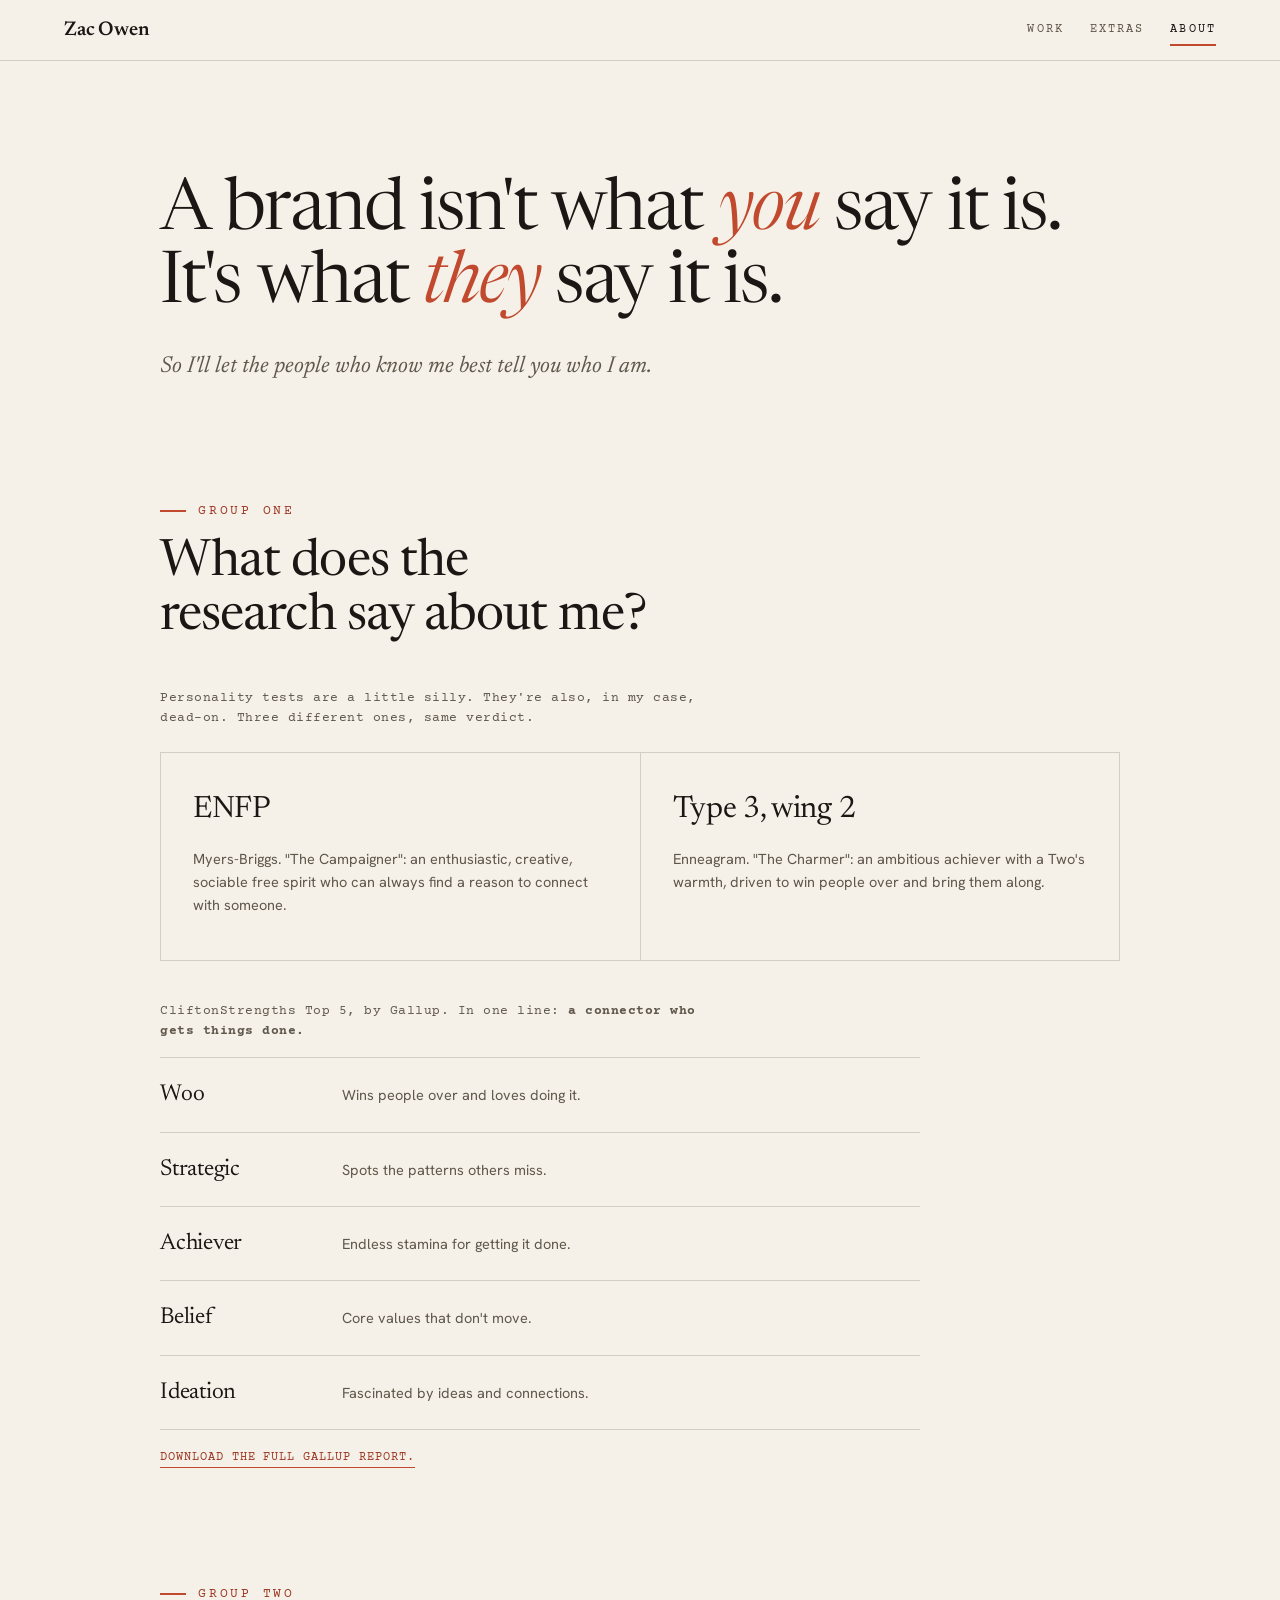
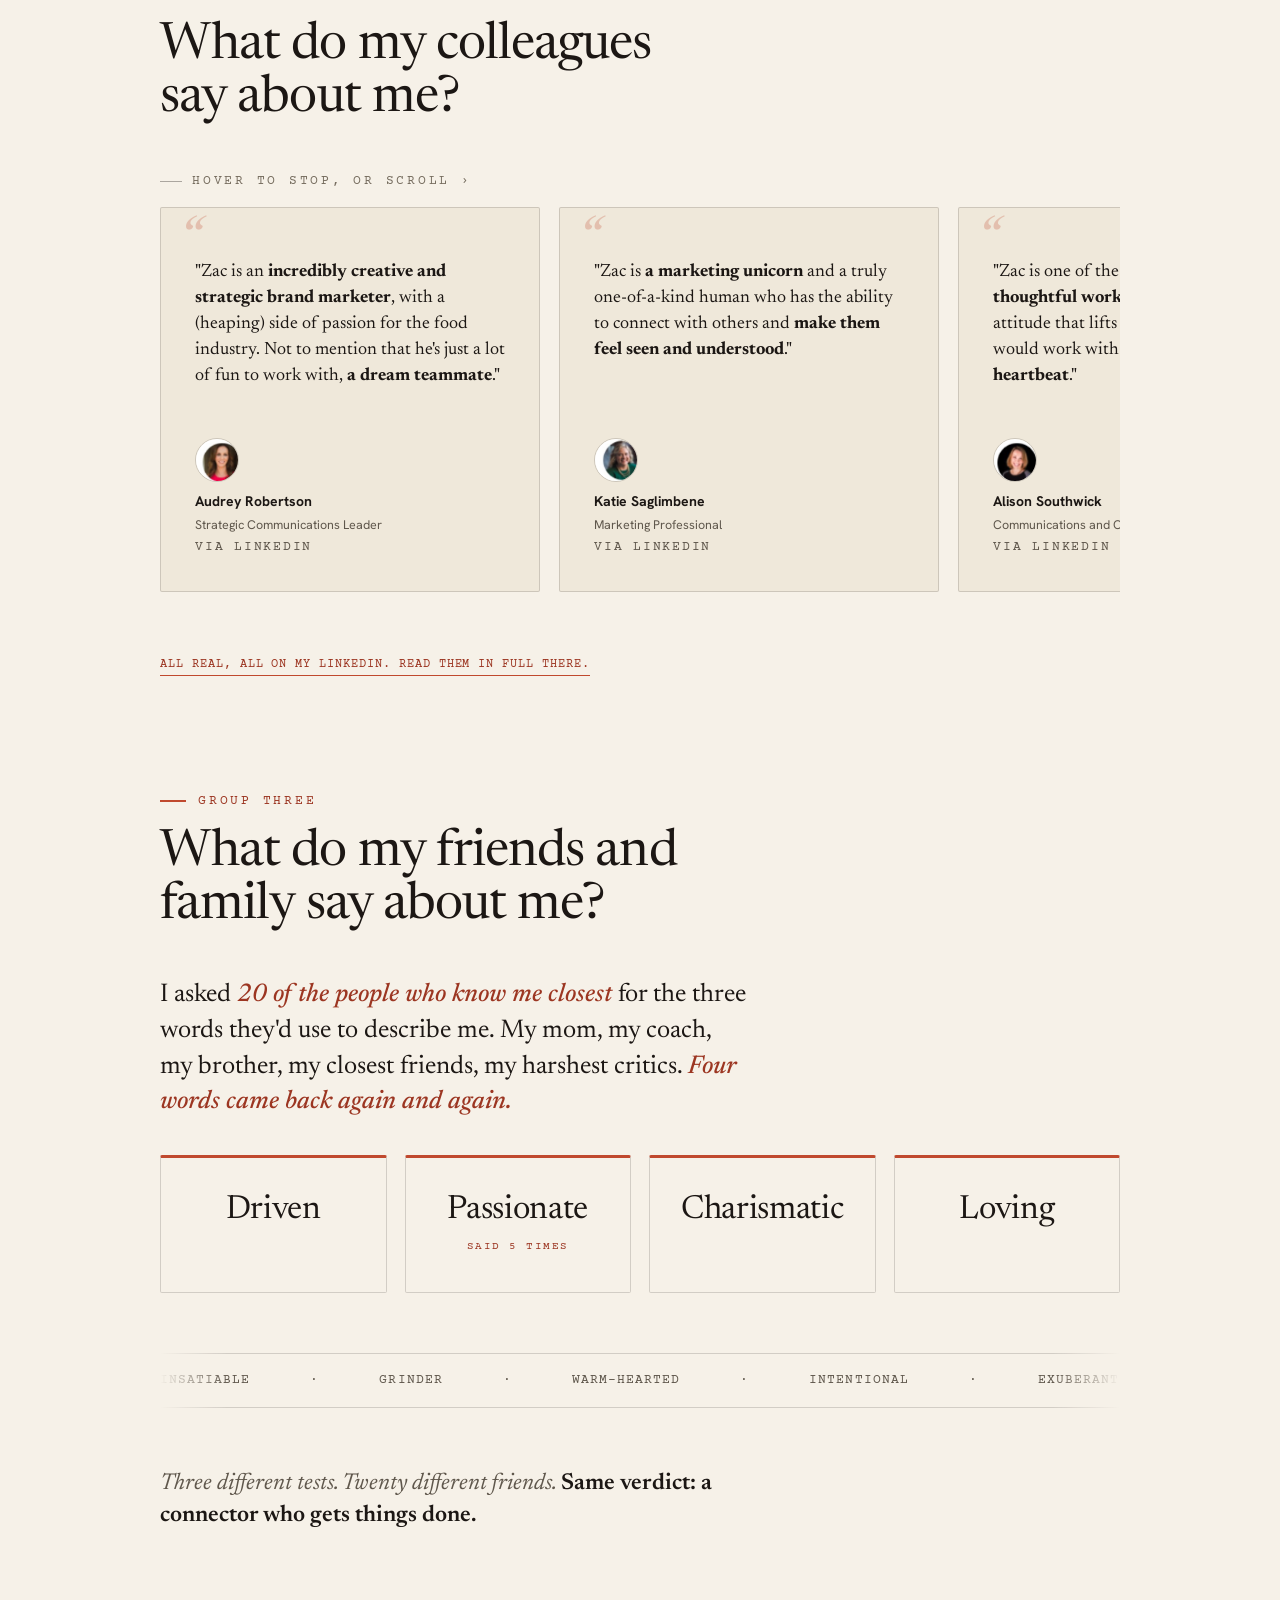
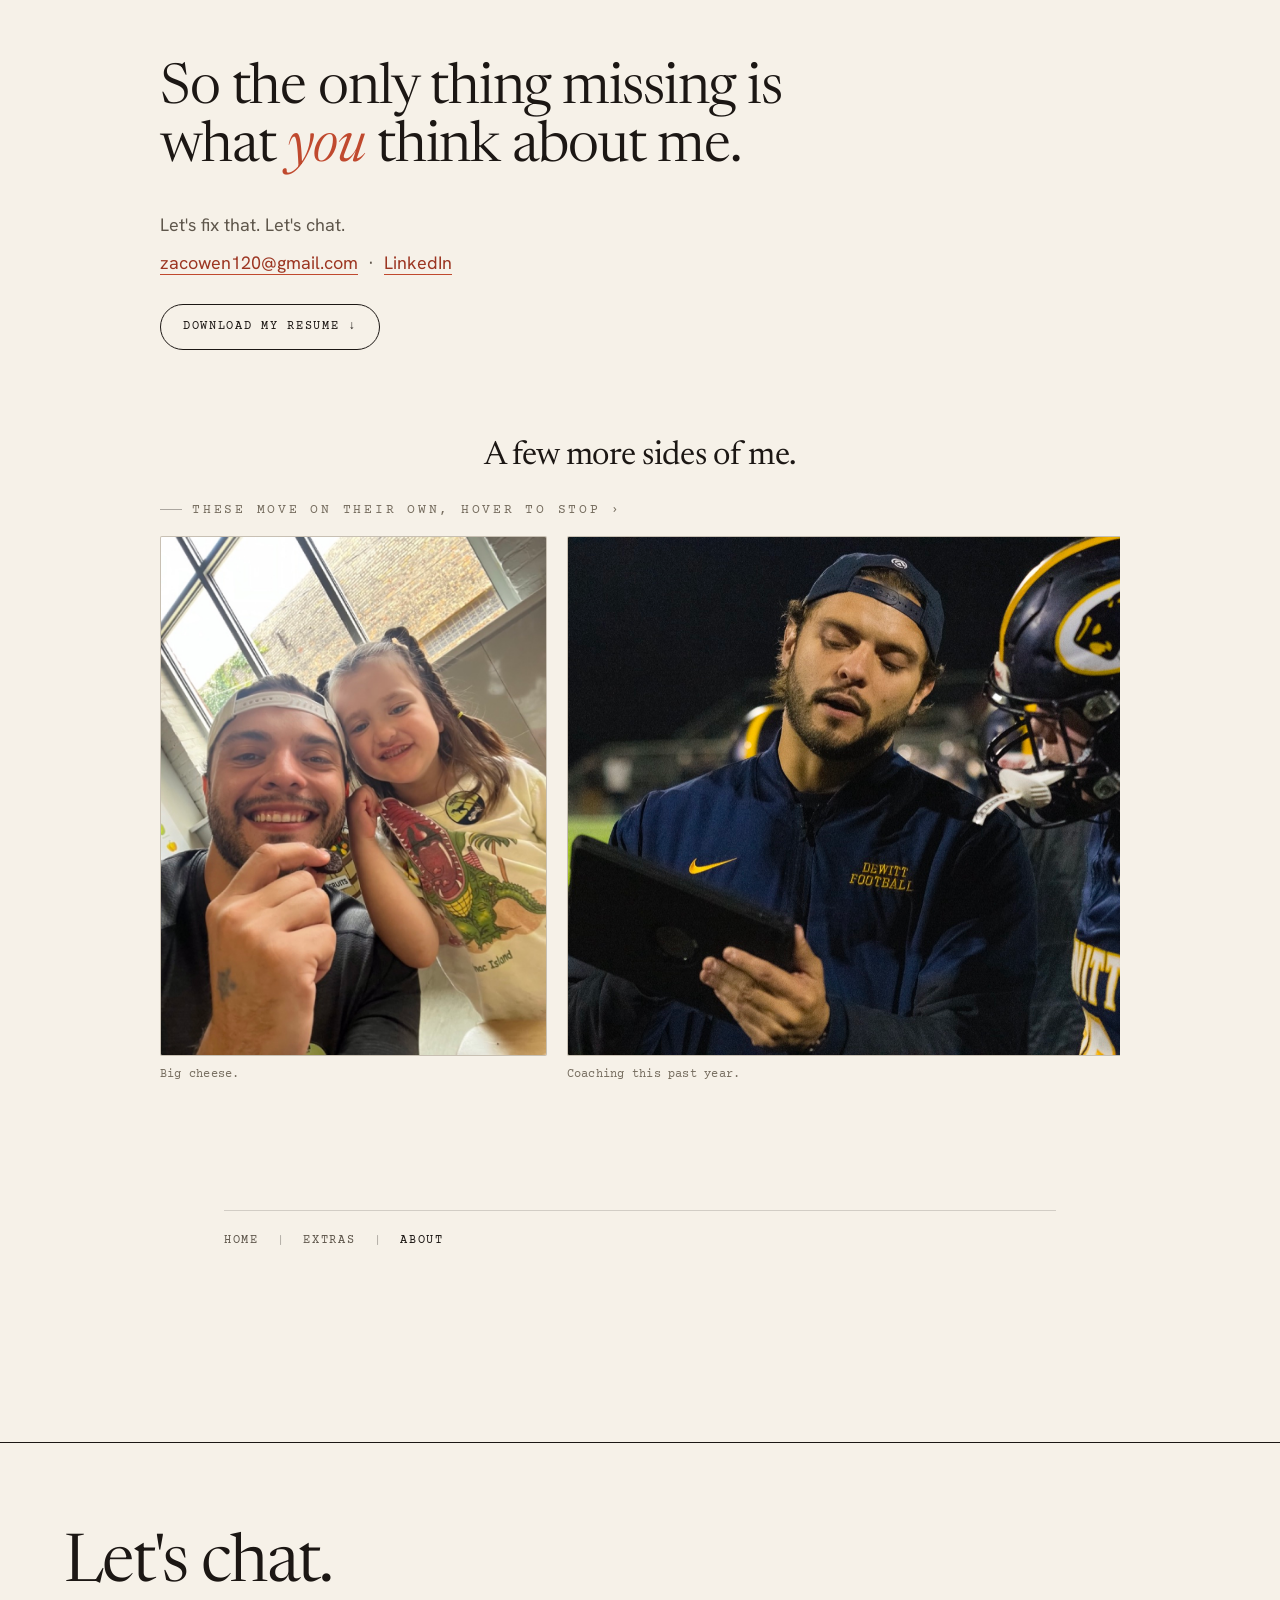
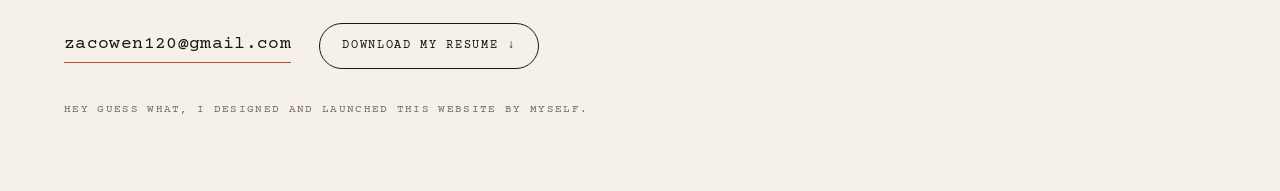
==== commit 5c40b039: "Latest site edits: About word-tiles redesign, extra photos, CSS cleanup Co-Authored-By: Claude Opus " ====
--- a/about.html
+++ b/about.html
@@ -6,7 +6,7 @@
 <title>About, Zac Owen</title>
 <link rel="preconnect" href="https://fonts.googleapis.com">
 <link rel="preconnect" href="https://fonts.gstatic.com" crossorigin>
-<link rel="stylesheet" href="style.css?v=20">
+<link rel="stylesheet" href="style.css?v=21">
 <link rel="icon" href="data:image/svg+xml,<svg xmlns=%22http://www.w3.org/2000/svg%22 viewBox=%220 0 100 100%22><text y=%22.9em%22 font-size=%2290%22>🍍</text></svg>">
 </head>
 <body>
@@ -84,14 +84,18 @@
     <h2>What do my friends and family say about me?</h2>
     
   </div>
-  <p class="impl-sub">I asked 20 of the people who know me closest for the three words they would use to describe me. These four came back the most.</p>
-  <div class="threewords center">
-    <b>DRIVEN.</b><b>PASSIONATE.</b><b>CHARISMATIC.</b><b>LOVING.</b>
+  <p class="fam-lead">I asked <b>20 of the people who know me closest</b> for the three words they'd use to describe me. My mom, my coach, my brother, my closest friends, my harshest critics. <b>Four words came back again and again.</b></p>
+  <div class="word-tiles">
+    <div class="word-tile"><b>Driven</b></div>
+    <div class="word-tile"><b>Passionate</b><span>said 5 times</span></div>
+    <div class="word-tile"><b>Charismatic</b></div>
+    <div class="word-tile"><b>Loving</b></div>
   </div>
-  <p class="impl-sub center">Fun fact: "passionate" came back five separate times, verbatim.</p>
   <div class="ticker words" aria-label="Other words they used"><div class="ticker-track">
     <span>insatiable</span><span>&middot;</span><span>grinder</span><span>&middot;</span><span>warm-hearted</span><span>&middot;</span><span>intentional</span><span>&middot;</span><span>exuberant</span><span>&middot;</span><span>goofy</span><span>&middot;</span><span>witty</span><span>&middot;</span><span>genuine</span><span>&middot;</span><span>loyal</span><span>&middot;</span><span>well-rounded</span><span>&middot;</span><span>"really good dude"</span><span>&middot;</span>
   </div></div>
+
+  <p class="fam-converge">Three different tests. Twenty different friends. <b>Same verdict: a connector who gets things done.</b></p>
 
   <h2 class="about-closer">So the only thing missing is what <u>you</u> think about me.</h2>
   <div class="lets-chat">
@@ -112,6 +116,11 @@
       <figure><img src="assets/about-extra-2.jpg" alt="Zac, another side" loading="lazy"></figure>
       <figure><img src="assets/about-extra-3.jpg" alt="Zac, another side" loading="lazy"></figure>
       <figure><img src="assets/about-extra-4.jpg" alt="Zac, another side" loading="lazy"></figure>
+      <figure><img src="assets/about-extra-5.jpg" alt="Zac, another side" loading="lazy"></figure>
+      <figure><img src="assets/about-extra-6.jpg" alt="Zac, another side" loading="lazy"></figure>
+      <figure><img src="assets/about-extra-7.jpg" alt="Zac, another side" loading="lazy"></figure>
+      <figure><img src="assets/about-extra-8.jpg" alt="Zac, another side" loading="lazy"></figure>
+      <figure><img src="assets/about-extra-9.jpg" alt="Zac on game day" loading="lazy"><figcaption>Game day.</figcaption></figure>
     </div>
   </div>
 
@@ -130,7 +139,7 @@
   </div>
 </footer>
 
-<script src="site.js?v=15"></script>
+<script src="site.js?v=16"></script>
 <script>document.querySelectorAll('.ticker-track').forEach(function(t){ t.innerHTML += t.innerHTML; });</script>
 </body>
 </html>
--- a/style.css
+++ b/style.css
@@ -609,12 +609,7 @@
   margin: clamp(40px, 6vw, 72px) 0 clamp(36px, 5vw, 56px);
   font-family: var(--serif); font-weight: 400;
   font-size: clamp(20px, 1.9vw, 30px); line-height: 1.32; letter-spacing: -.01em;
-  text-align: left; color: var(--ink); max-width: 32ch;
-}
-.result-teaser::before {
-  content: "The payoff"; display: block;
-  font-family: var(--mono); font-size: var(--fs-micro); letter-spacing: .2em; text-transform: uppercase;
-  color: var(--accent-deep); margin-bottom: 14px;
+  text-align: left; color: var(--ink); max-width: 46ch;
 }
 .result-teaser b { font-family: var(--serif); font-style: italic; color: var(--accent); font-weight: 500; }
 
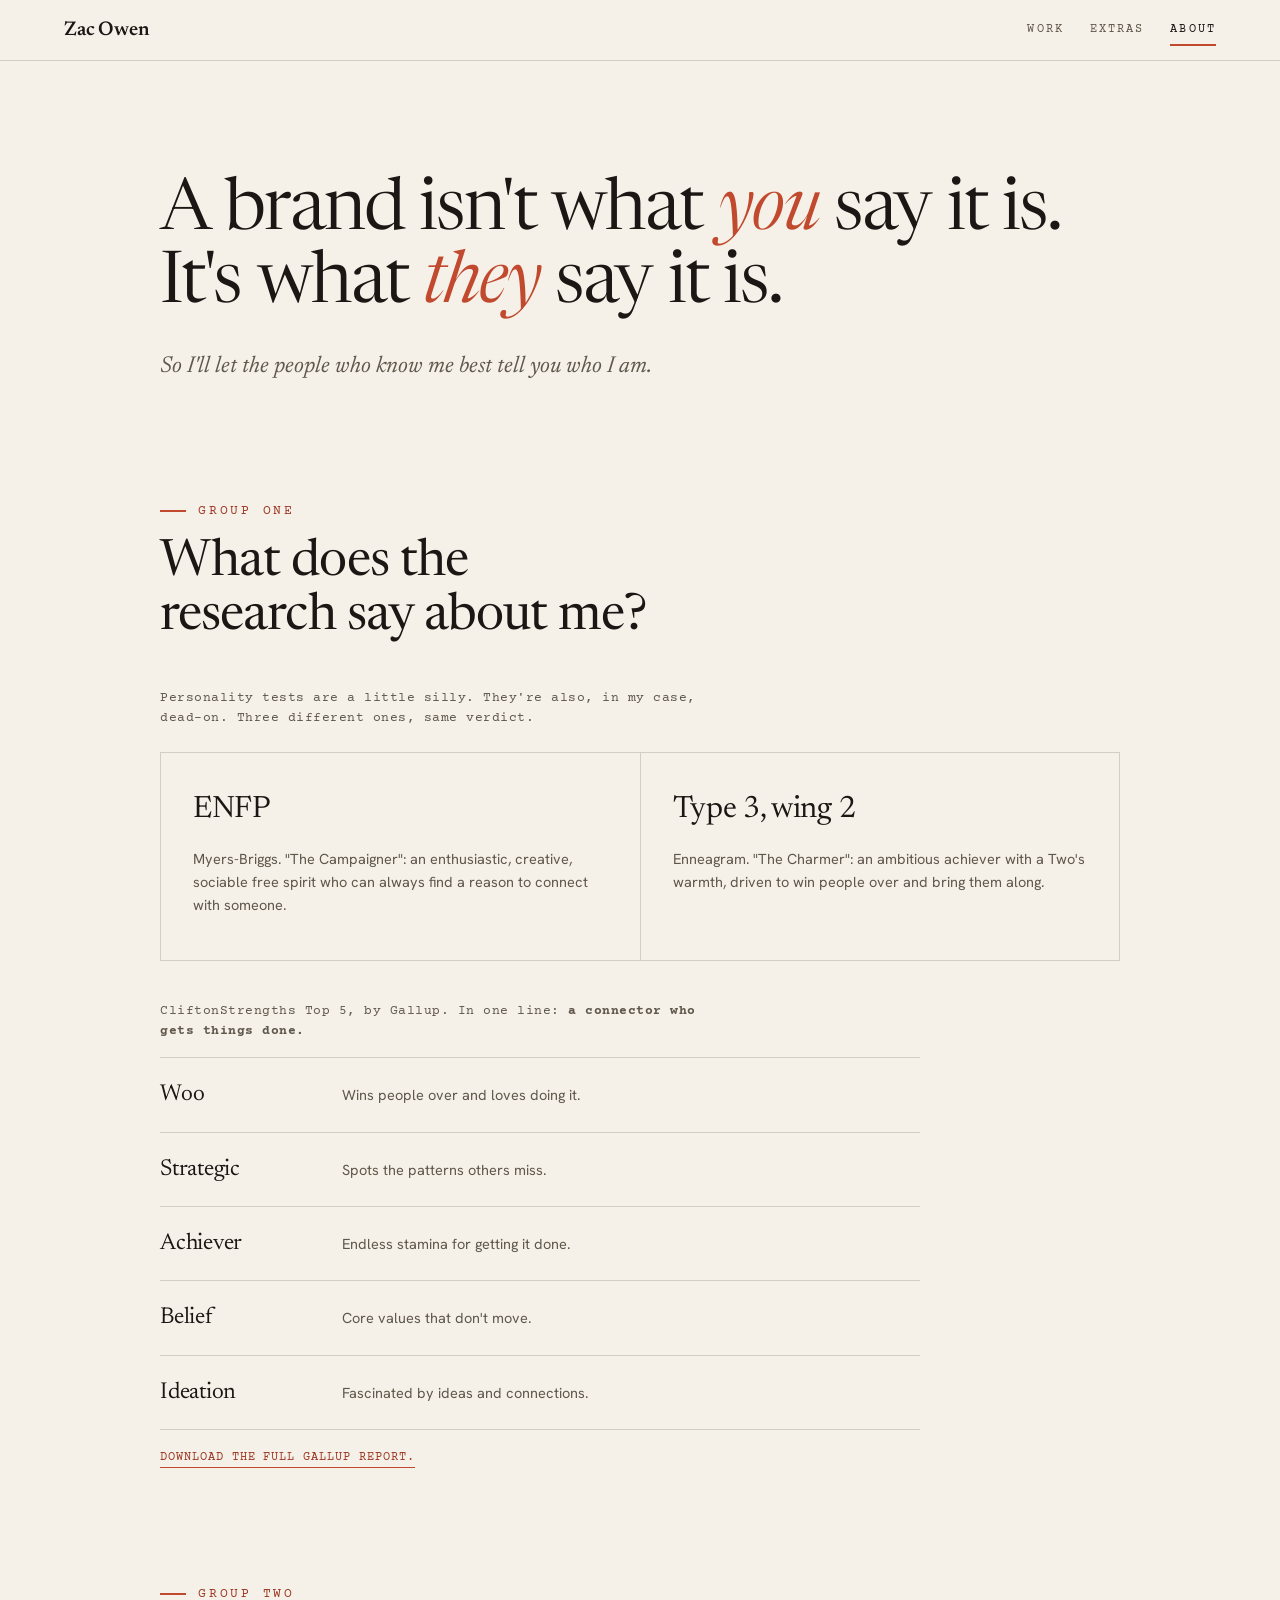
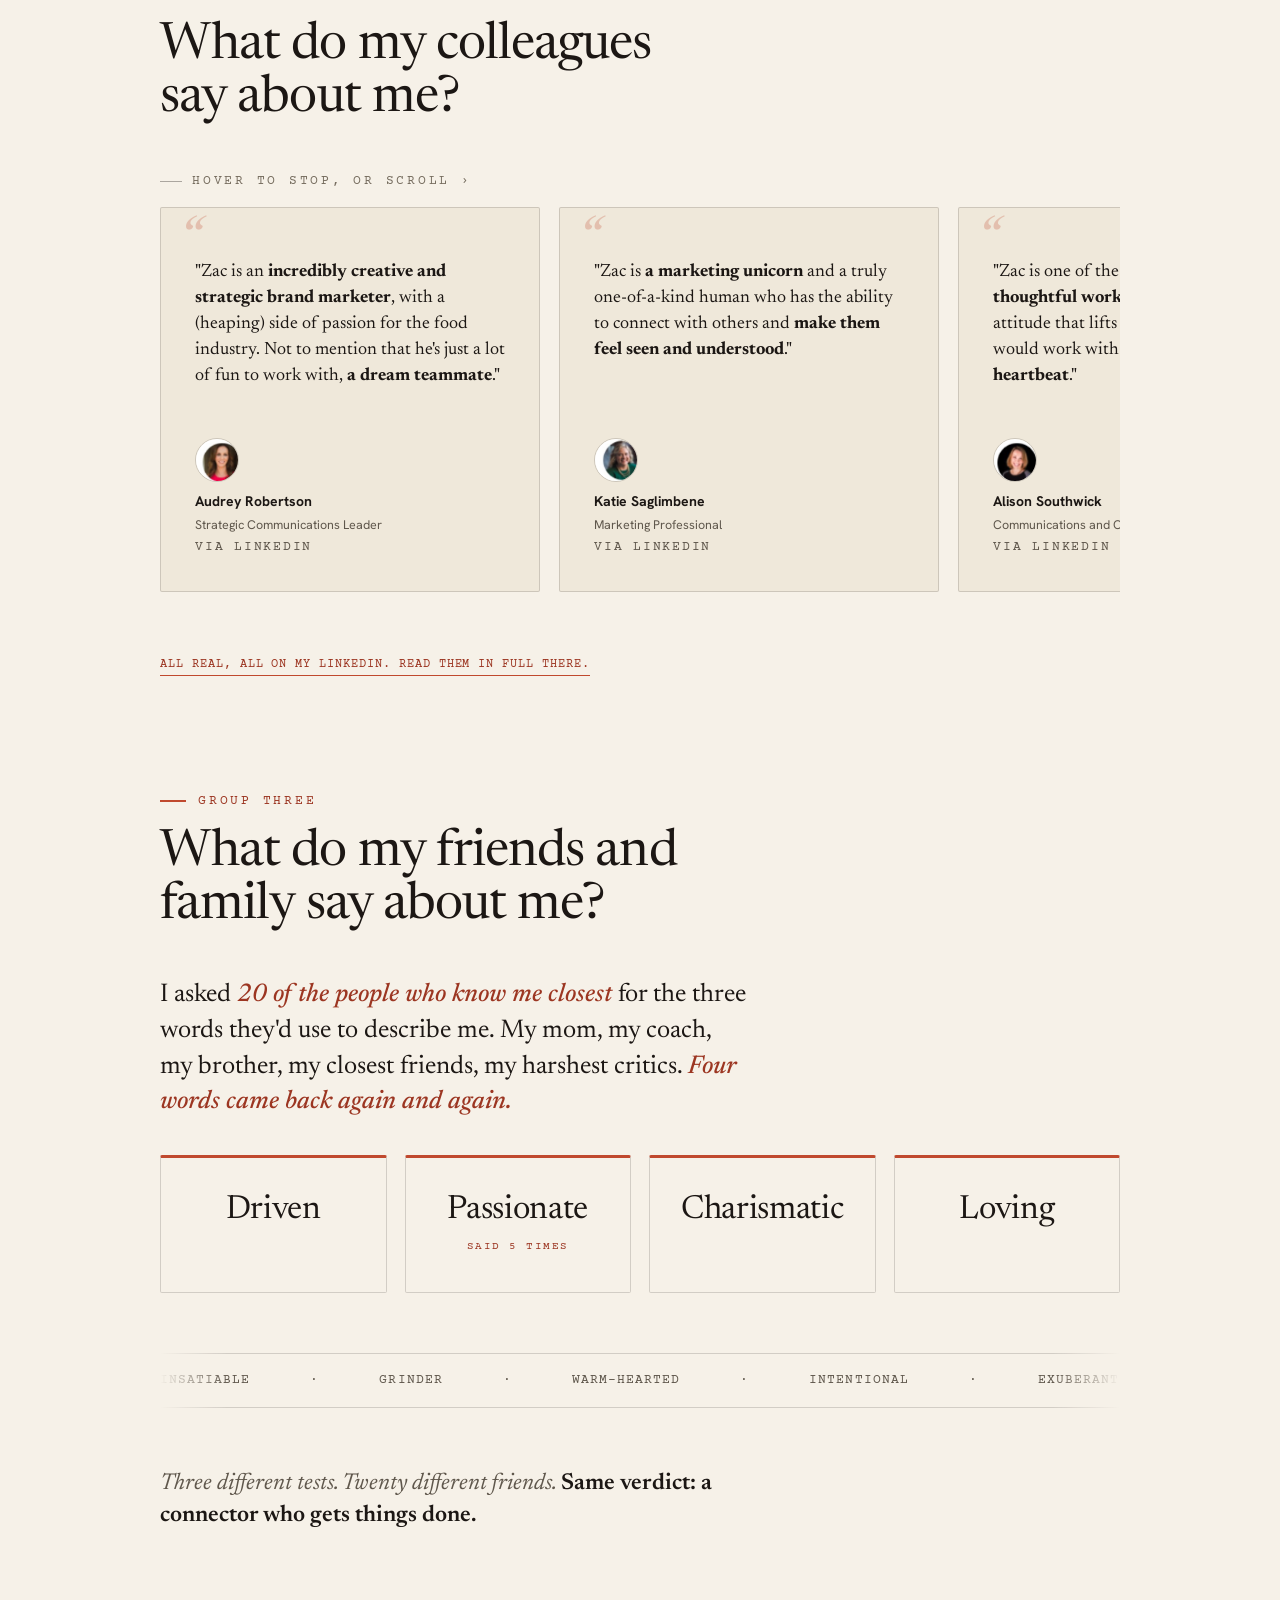
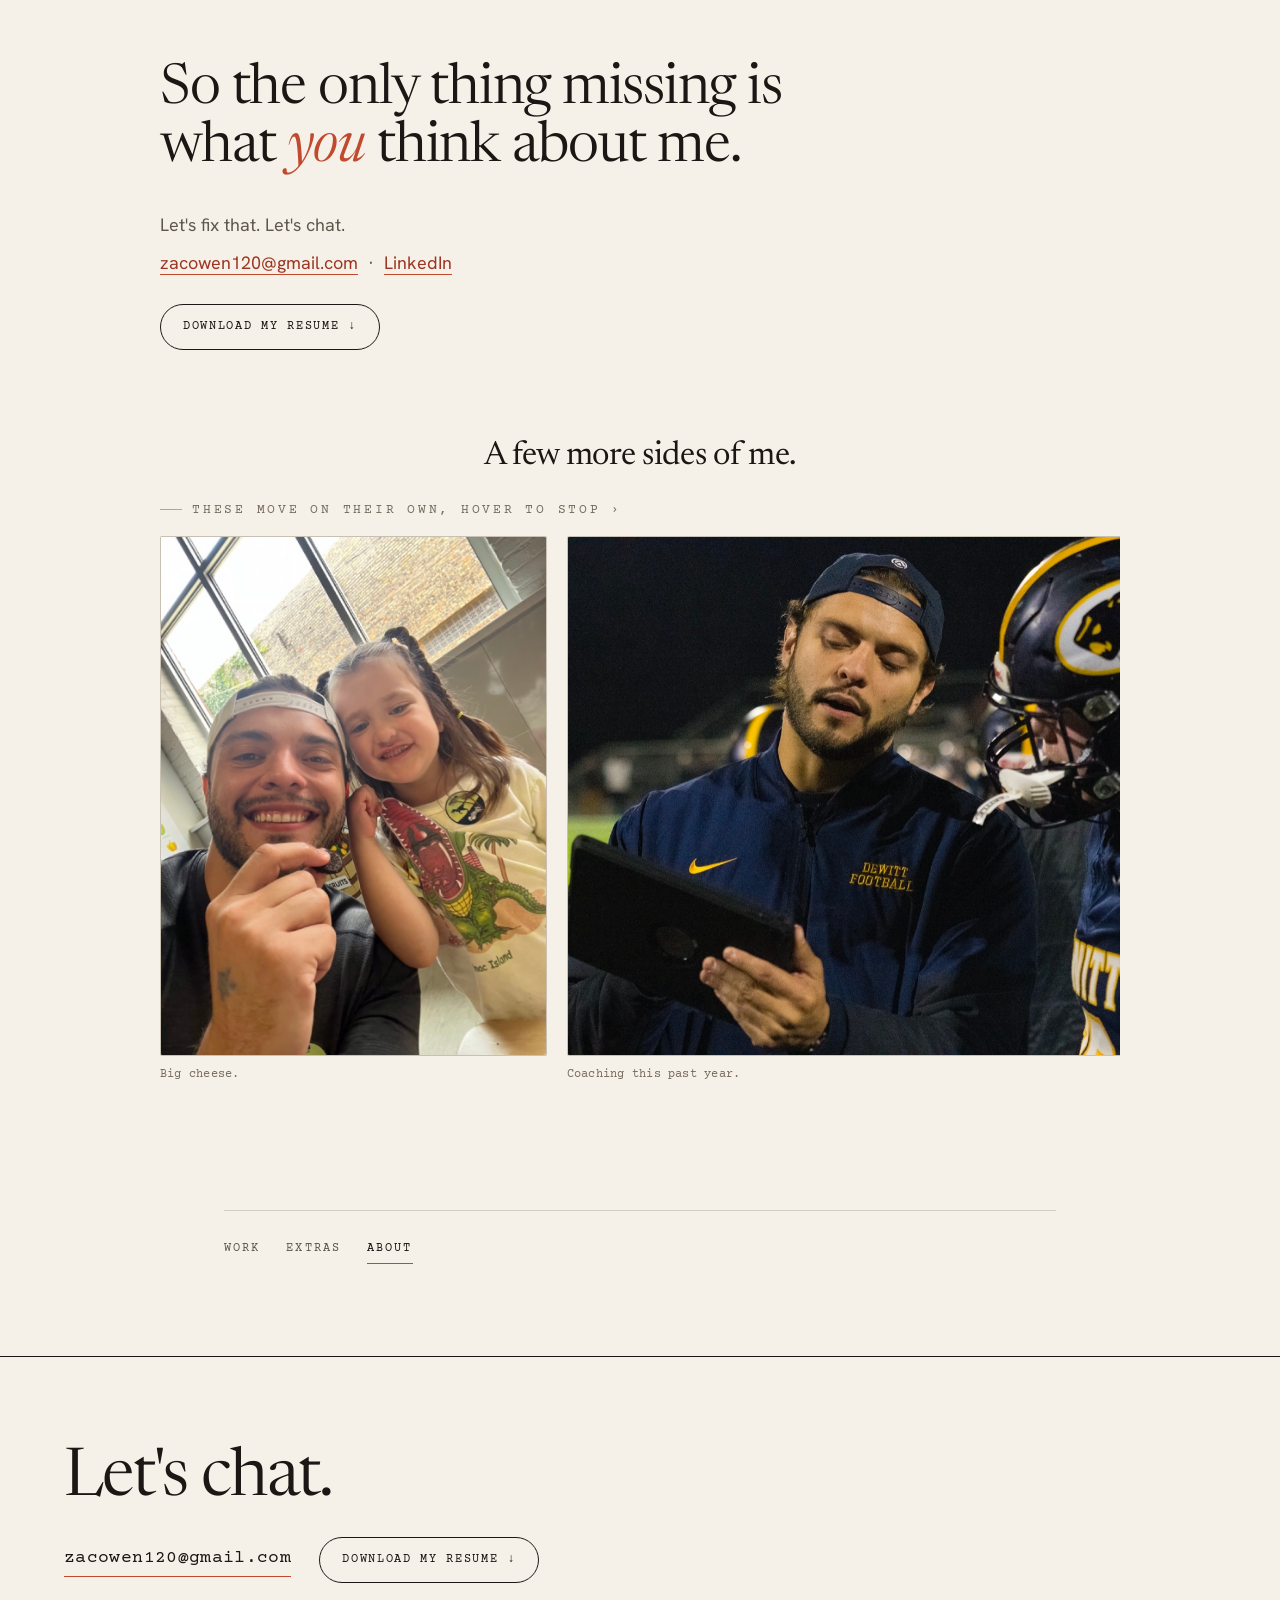
==== commit 7b7a727b: "update" ====
--- a/about.html
+++ b/about.html
@@ -6,7 +6,7 @@
 <title>About, Zac Owen</title>
 <link rel="preconnect" href="https://fonts.googleapis.com">
 <link rel="preconnect" href="https://fonts.gstatic.com" crossorigin>
-<link rel="stylesheet" href="style.css?v=21">
+<link rel="stylesheet" href="style.css?v=25">
 <link rel="icon" href="data:image/svg+xml,<svg xmlns=%22http://www.w3.org/2000/svg%22 viewBox=%220 0 100 100%22><text y=%22.9em%22 font-size=%2290%22>🍍</text></svg>">
 </head>
 <body>
@@ -20,7 +20,6 @@
   <div class="section-head">
     <span class="sh-kicker">Group One</span>
     <h2>What does the research say about me?</h2>
-    
   </div>
   <p class="impl-sub">Personality tests are a little silly. They're also, in my case, dead-on. Three different ones, same verdict.</p>
   <div class="data-cards">
@@ -46,7 +45,6 @@
   <div class="section-head">
     <span class="sh-kicker">Group Two</span>
     <h2>What do my colleagues say about me?</h2>
-    
   </div>
   <div class="carousel auto">
     <div class="carousel-head"><span class="carousel-hint">hover to stop, or scroll &rsaquo;</span></div>
@@ -82,7 +80,6 @@
   <div class="section-head">
     <span class="sh-kicker">Group Three</span>
     <h2>What do my friends and family say about me?</h2>
-    
   </div>
   <p class="fam-lead">I asked <b>20 of the people who know me closest</b> for the three words they'd use to describe me. My mom, my coach, my brother, my closest friends, my harshest critics. <b>Four words came back again and again.</b></p>
   <div class="word-tiles">
@@ -125,7 +122,7 @@
   </div>
 
   <nav class="footer-nav">
-    <a href="index.html">Home</a><span class="sep">|</span><a href="extras.html">Extras</a><span class="sep">|</span><span class="here">About</span>
+    <a href="index.html#work">Work</a><a href="extras.html">Extras</a><a href="about.html" aria-current="page">About</a>
   </nav>
 </div>
 
@@ -139,7 +136,7 @@
   </div>
 </footer>
 
-<script src="site.js?v=16"></script>
+<script src="site.js?v=18"></script>
 <script>document.querySelectorAll('.ticker-track').forEach(function(t){ t.innerHTML += t.innerHTML; });</script>
 </body>
 </html>
--- a/style.css
+++ b/style.css
@@ -1,9 +1,9 @@
 /* =====================================================================
    ZAC OWEN / THE INDEX
    An editorial system. Warm paper, warm ink, one ember accent with a
-   per chapter palette. Display serif (Fraunces), humanist sans for
+   per chapter palette. Display serif (Newsreader), humanist sans for
    reading (Hanken Grotesk), mono for metadata and credits (Courier Prime).
-   Every legacy class is preserved and restyled. No em or en dashes anywhere.
+   No em or en dashes anywhere.
    ===================================================================== */
 
 @import url('https://fonts.googleapis.com/css2?family=Newsreader:ital,opsz,wght@0,6..72,300..800;1,6..72,300..700&family=Hanken+Grotesk:wght@400;500;600;700;800&family=Courier+Prime:ital,wght@0,400;0,700;1,400&display=swap');
@@ -210,7 +210,7 @@
 .cover-eyebrow span { font-family: var(--mono); font-size: var(--fs-meta); letter-spacing: .24em; text-transform: uppercase; color: var(--ink-2); }
 .cover-eyebrow span b { color: var(--accent-deep); font-weight: 400; }
 
-.cover h1, .hero-home h1 {
+.cover h1 {
   font-family: var(--serif);
   font-weight: 350;
   font-size: calc(var(--fs-cover) * 0.66);
@@ -220,30 +220,11 @@
   max-width: 16ch;
   text-wrap: balance;
 }
-.cover h1 em, .hero-home h1 em {
+.cover h1 em {
   font-style: italic;
   font-weight: 500;
   color: var(--accent);
 }
-.cover-foot {
-  display: grid;
-  grid-template-columns: 1fr;
-  gap: 18px;
-  align-items: start;
-  margin-top: clamp(24px, 3vw, 40px);
-}
-.cover-sub, .hero-home .hero-sub {
-  font-size: var(--fs-lead);
-  line-height: 1.5;
-  color: var(--ink-2);
-  max-width: 46ch;
-  margin: 0;
-}
-.cover-sub b { color: var(--ink); font-weight: 600; }
-.cover-meta { font-family: var(--mono); font-size: var(--fs-sm); color: var(--ink-3); line-height: 1.7; text-align: left; }
-.cover-meta a { color: var(--ink-2); border-bottom: 1px solid var(--line-2); }
-.cover-meta a:hover { color: var(--accent-deep); border-color: var(--accent); }
-
 /* the cover photograph, full bleed and cinematic (contained type, bleeding image) */
 .cover-photo {
   position: relative;
@@ -253,10 +234,10 @@
   background: var(--paper-3);
   border-radius: var(--radius);
   align-self: stretch;
-  min-height: clamp(280px, 30vw, 380px);
+  aspect-ratio: 4 / 5;
 }
 @media (max-width: 820px) {
-  .cover-photo { min-height: clamp(300px, 72vw, 440px); }
+  .cover-photo { aspect-ratio: 4 / 5; }
 }
 .cover-photo img {
   position: absolute;
@@ -264,7 +245,7 @@
   width: 100%;
   height: 100%;
   object-fit: cover;
-  object-position: center 24%;
+  object-position: center 15%;
 }
 @media (prefers-reduced-motion: no-preference) {
   .cover-photo img { animation: kenburns 16s var(--ease-out) both; }
@@ -275,57 +256,6 @@
   font-family: var(--mono); font-size: 11px; letter-spacing: .14em; text-transform: uppercase;
   color: var(--paper); background: rgba(28,23,20,.62);
   padding: 8px 14px; backdrop-filter: blur(2px);
-}
-
-/* legacy hero-home fallback if used */
-.hero-home { width: min(var(--shell), 100% - var(--gutter)*2); margin: 60px auto; display: grid; grid-template-columns: 1.1fr 1fr; gap: 48px; align-items: center; }
-.hero-home img { width: 100%; height: 440px; object-fit: cover; border-radius: var(--radius); }
-
-/* ---- by the numbers ---- */
-.numbers {
-  width: min(var(--shell), 100% - var(--gutter)*2);
-  margin: clamp(48px, 7vw, 96px) auto;
-  display: grid;
-  grid-template-columns: repeat(5, 1fr);
-  border-top: 1.5px solid var(--ink);
-  border-bottom: 1.5px solid var(--ink);
-}
-.numbers .num {
-  padding: clamp(20px, 2.4vw, 34px) clamp(10px, 1.5vw, 22px) clamp(16px, 2vw, 26px);
-  border-left: 1px solid var(--line);
-  text-align: left;
-}
-.numbers .num:first-child { border-left: 0; }
-.numbers .num b {
-  display: block;
-  font-family: var(--serif);
-  font-weight: 400;
-  font-size: clamp(34px, 3.6vw, 58px);
-  line-height: 1;
-  letter-spacing: -.03em;
-  font-variant-numeric: lining-nums tabular-nums;
-}
-.numbers .num span {
-  display: block;
-  font-family: var(--mono);
-  font-size: 11.5px;
-  line-height: 1.5;
-  letter-spacing: .04em;
-  color: var(--ink-2);
-  margin-top: 12px;
-  max-width: 22ch;
-}
-@media (max-width: 860px) {
-  .numbers { grid-template-columns: repeat(2, 1fr); }
-  .numbers .num:nth-child(odd) { border-left: 0; }
-  .numbers .num { border-top: 1px solid var(--line); }
-  .numbers .num:nth-child(-n+2) { border-top: 0; }
-  .numbers .num:last-child { grid-column: 1 / -1; border-top: 1px solid var(--line); }
-}
-@media (max-width: 460px) {
-  .numbers { grid-template-columns: 1fr; }
-  .numbers .num, .numbers .num:nth-child(odd) { border-left: 0; border-top: 1px solid var(--line); }
-  .numbers .num:first-child { border-top: 0; }
 }
 
 /* ---- the work: an editorial index of feature rows ---- */
@@ -418,7 +348,7 @@
 .card.dark-band .card-tags span { border-color: var(--line-2); color: var(--ink-2); }
 
 /* the PR press wall, used as that card's "image" */
-.card-figure.pr-wall { background: var(--paper-2); }
+.card-figure.pr-wall { background: var(--paper); }
 .card .tile-wall {
   width: 100%; height: 100%;
   display: flex; flex-wrap: wrap; align-content: center; justify-content: center;
@@ -427,13 +357,26 @@
 }
 .card .tile-wall .tw-logo {
   height: 22px; width: auto; max-width: 124px; object-fit: contain;
-  filter: none; opacity: .96 contrast(1.1);
+  filter: none; opacity: 1;
   transition: filter .4s ease, transform .4s ease;
 }
 .card .tile-wall .tw-logo.big { height: 30px; max-width: 180px; }
 @media (hover: hover) {
   .card:hover .tile-wall .tw-logo { filter: grayscale(0) opacity(.95); }
 }
+
+
+/* PR tile, flashier: The Motley Fool, as featured in */
+.tile-wall.pr-press {
+  flex-direction: column; flex-wrap: nowrap; align-items: center; justify-content: center;
+  gap: clamp(12px,1.8vw,20px);
+  background: radial-gradient(125% 120% at 50% -10%, var(--paper-2), var(--paper) 62%);
+  border-top: 3px solid var(--accent);
+}
+.tile-wall.pr-press .tw-fool { width: clamp(150px, 56%, 250px); height: auto; }
+.tile-wall.pr-press .tw-as { font-family: var(--mono); font-size: 10px; letter-spacing: .26em; text-transform: uppercase; color: var(--ink-3); }
+.tile-wall.pr-press .tw-logos { display: flex; flex-wrap: wrap; align-items: center; justify-content: center; gap: 13px 22px; max-width: 92%; }
+.tile-wall.pr-press .tw-logos .tw-logo { height: clamp(19px, 2.3vw, 27px); width: auto; max-width: 120px; object-fit: contain; opacity: .95; }
 
 @media (max-width: 760px) {
   .card { grid-template-columns: 1fr; gap: 22px; direction: ltr; }
@@ -514,11 +457,6 @@
   border-bottom: 1px dotted var(--line-2); padding: 0 2px;
 }
 
-/* legacy sidebar: neutralized (home no longer uses it) */
-.layout { display: block; max-width: none; margin: 0; padding: 0; }
-.layout.slim { grid-template-columns: none; }
-.sidebar { display: none; }
-
 /* =====================================================================
    CASE STUDIES
    ===================================================================== */
@@ -829,6 +767,9 @@
   display: block; margin-top: 14px; color: var(--ink-2); max-width: 26ch;
 }
 @media (hover: hover) { .results .stat:hover { background: var(--accent-tint); } }
+/* verdict variant: a two-word qualitative result, centered, no missing-caption gap */
+.results.verdict .stat { display: flex; flex-direction: column; align-items: center; justify-content: center; text-align: center; min-height: clamp(116px,15vw,150px); }
+.results.verdict .stat b { font-style: italic; font-size: clamp(30px,3.4vw,46px); }
 .result-note { font-size: var(--fs-sm); color: var(--ink-2); max-width: 64ch; margin: var(--s4) 0; line-height: 1.6; }
 .result-note a { color: var(--accent-deep); border-bottom: 1px solid var(--accent); }
 
@@ -967,9 +908,6 @@
 .cs-link a, a.cs-link { font-family: var(--mono); font-size: 12px; letter-spacing: .08em; text-transform: uppercase; color: var(--accent-deep); border-bottom: 1px solid var(--accent); display: inline-block; }
 @media (max-width: 600px) { .cs-item { grid-template-columns: 1fr; gap: 4px; } }
 
-.punchline { font-family: var(--serif); font-style: italic; font-size: clamp(24px,2.6vw,36px); text-align: left; margin: clamp(36px,5vw,56px) 0 6px; line-height: 1.25; max-width: 24ch; }
-.punchline-sub { text-align: left; font-family: var(--mono); font-size: 13px; color: var(--ink-2); margin: 0; letter-spacing: .02em; }
-
 /* review quote cards */
 .carousel-track > .rev {
   flex: 0 0 auto; width: clamp(300px, 40vw, 380px); scroll-snap-align: start;
@@ -986,12 +924,6 @@
 .rev .rev-who span { font-size: 12.5px; color: var(--ink-2); display: block; margin-top: 2px; }
 .rev .rev-via { font-family: var(--mono); font-size: 10px; letter-spacing: .14em; text-transform: uppercase; color: var(--ink-3); margin-top: 12px; }
 
-/* three words */
-.threewords { display: flex; flex-wrap: wrap; gap: 14px 26px; align-items: baseline; margin: var(--s5) 0 var(--s4); }
-.threewords b { font-family: var(--serif); font-weight: 400; font-size: clamp(30px,4.4vw,60px); letter-spacing: -.02em; }
-.threewords b:nth-child(2) { font-style: italic; color: var(--accent); }
-.orbit { font-family: var(--mono); font-size: 13px; color: var(--ink-2); line-height: 2; letter-spacing: .02em; }
-
 /* closer */
 .about-closer {
   text-align: left; font-family: var(--serif); font-weight: 360;
@@ -1003,35 +935,14 @@
 .lets-chat .lc-line { font-size: var(--fs-body); margin: 9px 0; color: var(--ink-2); }
 .lets-chat .lc-line a { color: var(--accent-deep); border-bottom: 1px solid var(--accent); }
 
-/* about photo scroller placeholders */
-.carousel-track > figure .photo-need {
-  width: clamp(280px,38vw,340px); height: clamp(360px,48vw,430px);
-  background: var(--paper-2); border: 1px solid var(--line); border-radius: var(--radius);
-  display: flex; align-items: flex-end; padding: 20px; color: var(--ink-3); font-family: var(--mono); font-size: 12.5px; letter-spacing: .02em;
-}
-.carousel-track > figure .photo-need::before { content: "Coming soon \2197"; position: absolute; }
-
 /* section headers used on about */
 .section-h { font-family: var(--serif); font-weight: 400; font-size: clamp(24px,2.6vw,34px); margin: clamp(48px,7vw,72px) 0 var(--s4); letter-spacing: -.01em; }
-.hand-h { font-family: var(--serif); font-style: italic; font-weight: 400; font-size: clamp(24px,2.6vw,34px); margin: clamp(48px,7vw,72px) 0 var(--s4); }
-
-/* about resume bits (legacy, kept) */
-.resume-cols { display: grid; grid-template-columns: 1fr 1.7fr; gap: clamp(28px,5vw,64px); margin-top: clamp(40px,6vw,64px); align-items: start; }
-.contact-line { margin: 0 0 8px; font-size: var(--fs-sm); }
-.exp-item { margin-bottom: var(--s5); }
-.exp-item h3 { font-family: var(--serif); font-weight: 400; font-size: var(--fs-h3); margin: 0 0 3px; }
-.exp-item .fine { font-size: var(--fs-sm); line-height: 1.55; color: var(--ink-2); }
-.years-band { font-family: var(--serif); font-style: italic; font-size: var(--fs-lead); background: var(--paper-2); border-left: 2px solid var(--accent); padding: 20px 24px; margin: var(--s5) 0; }
-.quote { margin: 0 0 var(--s5); max-width: 640px; }
-.quote .who { font-family: var(--mono); font-size: 12px; color: var(--ink-2); }
 
 /* =====================================================================
    EXTRAS
    ===================================================================== */
-.extra-block { margin-bottom: clamp(48px,7vw,80px); }
-.extra-block h2 {
-  font-family: var(--serif); font-weight: 400; font-size: var(--fs-h2); margin: 0 0 16px; letter-spacing: -.018em; max-width: 18ch;
-}
+/* extras now use the standard numbered section-head; rhythm comes from those margins */
+.extra-block { margin-bottom: 0; }
 .extra-block .lede { max-width: 66ch; color: var(--ink); font-size: var(--fs-body); }
 .extra-block .lede a { color: var(--accent-deep); border-bottom: 1px solid var(--accent); }
 
@@ -1050,34 +961,34 @@
 .pine-wrap .footer-nav { width: auto; }
 
 /* =====================================================================
-   PLACEHOLDERS
-   ===================================================================== */
-.zac-slot, .about-photo-slot {
-  background: var(--paper-2); border: 1px dashed var(--line-2); border-radius: var(--radius);
-  padding: 20px 22px; font-family: var(--mono); font-size: 13px; color: var(--ink-2); margin: 0 0 var(--s5);
-}
-.zac-slot::before, .about-photo-slot::before {
-  content: "Add when ready"; display: block; font-size: 10.5px; letter-spacing: .2em; text-transform: uppercase; color: var(--ink-3); margin-bottom: 8px;
-}
-.about-photo-slot { aspect-ratio: 4/4.4; display: flex; align-items: flex-end; }
-
-/* =====================================================================
    FOOTER
    ===================================================================== */
+/* footer nav: mirrors the masthead nav exactly (same items, tracking, accent underline) */
 .footer-nav {
   width: min(var(--shell), 100% - var(--gutter)*2); margin: clamp(64px,9vw,112px) auto 0;
-  font-family: var(--mono); font-size: 12px; letter-spacing: .14em; text-transform: uppercase; color: var(--ink-2);
-  display: flex; gap: 18px; align-items: center; border-top: 1px solid var(--line); padding-top: 20px;
-}
-.footer-nav a { color: var(--ink-2); }
-.footer-nav a:hover { color: var(--accent-deep); }
-.footer-nav .sep { color: var(--line-2); }
-.footer-nav .here { color: var(--ink); }
+  display: flex; gap: clamp(16px, 2vw, 30px); align-items: center;
+  border-top: 1px solid var(--line); padding-top: 22px;
+}
+.footer-nav a {
+  font-family: var(--mono); font-size: 12px; letter-spacing: .18em; text-transform: uppercase;
+  color: var(--ink-2); position: relative; padding: 6px 0;
+}
+.footer-nav a::after {
+  content: ""; position: absolute; left: 0; right: 100%; bottom: 0; height: 1.5px;
+  background: var(--accent); transition: right .3s var(--ease);
+}
+.footer-nav a:hover, .footer-nav a:focus-visible { color: var(--ink); }
+.footer-nav a:hover::after, .footer-nav a[aria-current="page"]::after { right: 0; }
+.footer-nav a[aria-current="page"] { color: var(--ink); }
 
 .site-footer {
   border-top: 1.5px solid var(--ink); margin-top: clamp(72px,10vw,128px);
   padding: clamp(48px,7vw,96px) var(--gutter) clamp(40px,6vw,72px); text-align: left;
 }
+/* on pages with a footer nav, the nav and the big footer read as one cluster (no floating nav) */
+.case-wrap + .site-footer,
+.about-wrap + .site-footer,
+.pine-wrap + .site-footer { margin-top: clamp(16px, 2.5vw, 28px); }
 .site-footer .cta-line {
   font-family: var(--serif); font-weight: 360; font-size: clamp(34px,5.2vw,76px);
   margin: 0 0 var(--s5); letter-spacing: -.025em; line-height: 1.0; max-width: 16ch;
@@ -1089,14 +1000,14 @@
   border-bottom: 1.5px solid var(--accent); padding-bottom: 3px;
 }
 .site-footer a[href^="mailto"]:hover { color: var(--accent-deep); }
-.resume-btn, .site-footer .resume-btn, .resume-cols .resume-btn, .lets-chat .resume-btn {
+.resume-btn, .site-footer .resume-btn, .lets-chat .resume-btn {
   display: inline-flex; align-items: center; gap: 9px;
   font-family: var(--mono); font-weight: 400; font-size: 12px; letter-spacing: .14em; text-transform: uppercase;
   border: 1.5px solid var(--ink); border-radius: 100px; padding: 12px 22px; color: var(--ink);
   margin: 0; transition: background .25s var(--ease), color .25s var(--ease);
 }
 .resume-btn::after { content: "\2193"; }
-.site-footer .resume-btn:hover, .resume-cols .resume-btn:hover, .lets-chat .resume-btn:hover { background: var(--ink); color: var(--paper); }
+.site-footer .resume-btn:hover, .lets-chat .resume-btn:hover { background: var(--ink); color: var(--paper); }
 .lets-chat .resume-btn { margin-top: 18px; }
 .footer-credit { color: var(--ink-3); margin: var(--s6) 0 0; letter-spacing: .12em; font-size: 11px; }
 
@@ -1149,14 +1060,11 @@
    RESPONSIVE
    ===================================================================== */
 @media (max-width: 960px) {
-  .cover-foot { grid-template-columns: 1fr; gap: 22px; }
-  .cover-meta { text-align: left; }
   .case-hero { grid-template-columns: 1fr; gap: 26px; align-items: start; }
   .case-hero .ch-img { order: -1; }
   .case-row, .case-row.flip { grid-template-columns: 1fr; gap: 22px; }
   .case-row .media { order: -1; }
   .data-cards { grid-template-columns: 1fr; }
-  .resume-cols { grid-template-columns: 1fr; }
   .wall { grid-template-columns: repeat(2, 1fr); }
   .wall.four { grid-template-columns: repeat(4, 1fr); }
 }
@@ -1167,7 +1075,6 @@
   .results .stat { border-right: 1px solid var(--line); }
   .wall.four { grid-template-columns: 1fr 1fr; }
   .case-headline { font-size: clamp(30px,8vw,40px); }
-  .threewords b { font-size: clamp(26px,8vw,34px); }
   .footer-nav { flex-wrap: wrap; }
   .cover { margin-top: clamp(24px,8vw,40px); }
   .ask-line { padding-left: 18px; }
@@ -1269,10 +1176,13 @@
 
 .impl-uniform img { aspect-ratio: 4/3; object-fit: contain; object-position: center; background: var(--paper-3); padding: 6px; box-sizing: border-box; }
 
-.member-faces { display: flex; flex-wrap: wrap; gap: clamp(12px,1.6vw,18px); justify-content: center; margin: clamp(22px,3vw,32px) 0 clamp(26px,3.5vw,38px); }
-.member-faces img { width: clamp(96px,13vw,142px); aspect-ratio: 1/1; object-fit: cover; border-radius: 50%; border: 1px solid var(--line); background: var(--paper-3); }
+/* member faces: a balanced grid (one row of nine on desktop, a clean 3x3 on mobile) */
+.member-faces { display: grid; grid-template-columns: repeat(9, 1fr); gap: clamp(8px,1.2vw,16px); justify-items: center; align-items: center; margin: clamp(22px,3vw,32px) 0 clamp(26px,3.5vw,38px); }
+.member-faces img { width: 100%; max-width: 134px; aspect-ratio: 1/1; object-fit: cover; border-radius: 50%; border: 1px solid var(--line); background: var(--paper-3); }
 
 .quote-cards { display: grid; grid-template-columns: 1fr 1fr; gap: clamp(16px,2.4vw,28px); margin: 0 0 clamp(10px,1.5vw,18px); }
+/* the three member replies sit as an even three-up, not a two-plus-orphan */
+@media (min-width: 701px) { .quote-cards.responses { grid-template-columns: repeat(3, 1fr); } }
 .quote-card { margin: 0; background: var(--paper); border: 1px solid var(--line); border-left: 3px solid var(--accent); border-radius: var(--radius); padding: clamp(20px,2.6vw,28px); }
 .quote-card p { margin: 0 0 14px; font-family: var(--serif); font-size: clamp(17px,1.5vw,21px); line-height: 1.4; color: var(--ink); }
 .quote-card p b { font-weight: 600; color: var(--accent-deep); }
@@ -1308,6 +1218,7 @@
 
 @media (max-width: 700px) {
   .drivers, .quote-cards, .smiley-row { grid-template-columns: 1fr; }
+  .member-faces { grid-template-columns: repeat(3, 1fr); }
   .mc-row { grid-template-columns: 1fr; gap: 7px; }
   .mc-key { padding-left: 0; }
 }
@@ -1319,12 +1230,6 @@
   background: var(--paper-3); border: 1px solid var(--line); border-top: 2px solid var(--accent);
   border-radius: var(--radius); padding: 16px 18px;
 }
-
-.footer-nav a, .footer-nav .here {
-  font-family: var(--mono); font-size: 12px; font-weight: 400;
-  letter-spacing: .14em; text-transform: uppercase;
-}
-.footer-nav .sep { color: var(--line-2); }
 
 /* DJD stacked implementations: full width, readable */
 .stack { display: grid; grid-template-columns: 1fr; gap: clamp(26px,4vw,44px); max-width: 980px; }
@@ -1386,7 +1291,6 @@
 .feature-shot.medium { max-width: 720px; margin-inline: auto; }
 .rev-face { width: 44px; height: 44px; border-radius: 50%; object-fit: cover; border: 1px solid var(--line); display: block; margin-bottom: 8px; }
 .center { text-align: center; }
-.threewords.center { justify-content: center; }
 .gap-top { margin-top: clamp(48px, 7vw, 80px); }
 
 /* carousel side arrows: pro, vertically centered, reveal on hover */
@@ -1426,3 +1330,21 @@
   font-family: var(--mono); font-size: 13px; letter-spacing: .08em; text-transform: uppercase;
   color: var(--ink-2); flex: none;
 }
+
+/* home hero: transparent cutout floating on cream (no frame) */
+body.home .cover-photo {
+  background: none;
+  border-radius: 0;
+  overflow: visible;
+  aspect-ratio: auto;
+  align-self: end;
+}
+body.home .cover-photo img {
+  position: static;
+  inset: auto;
+  width: 100%;
+  height: auto;
+  object-fit: contain;
+  animation: none;
+  transform: none;
+}
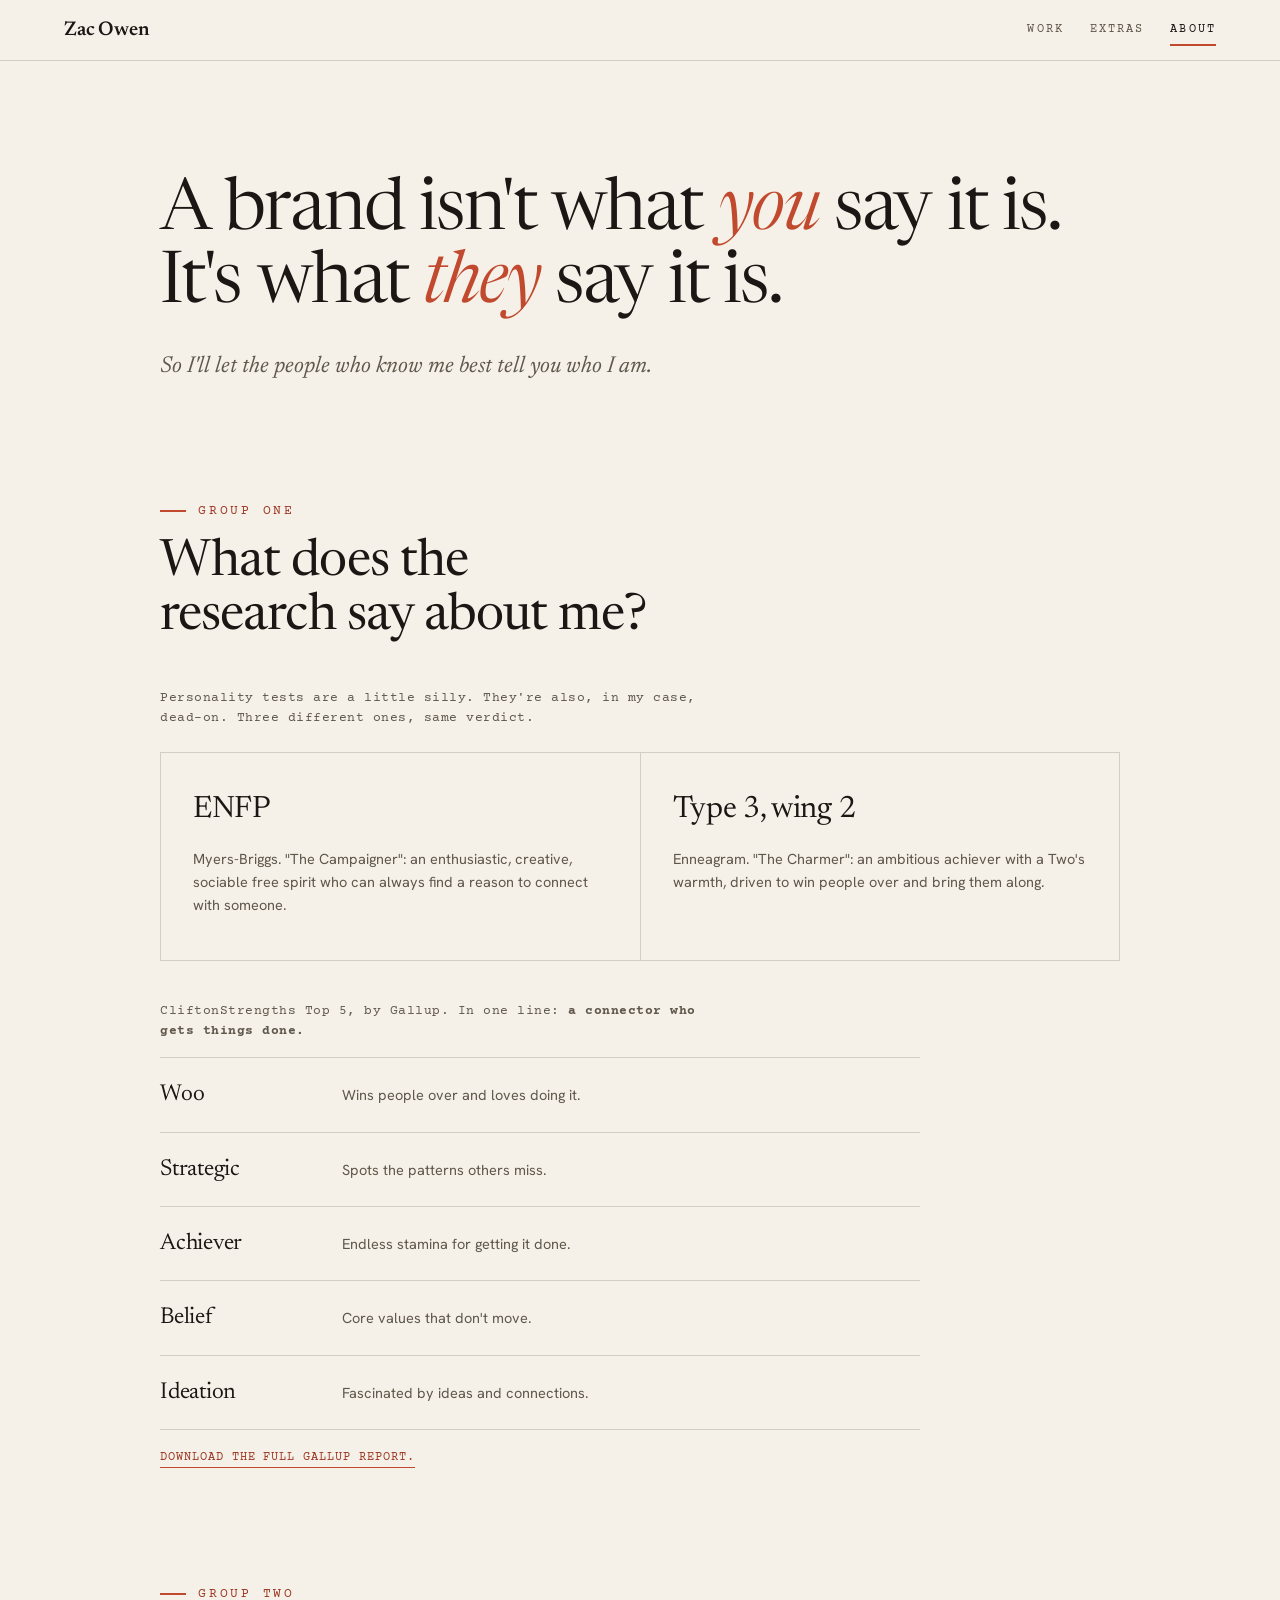
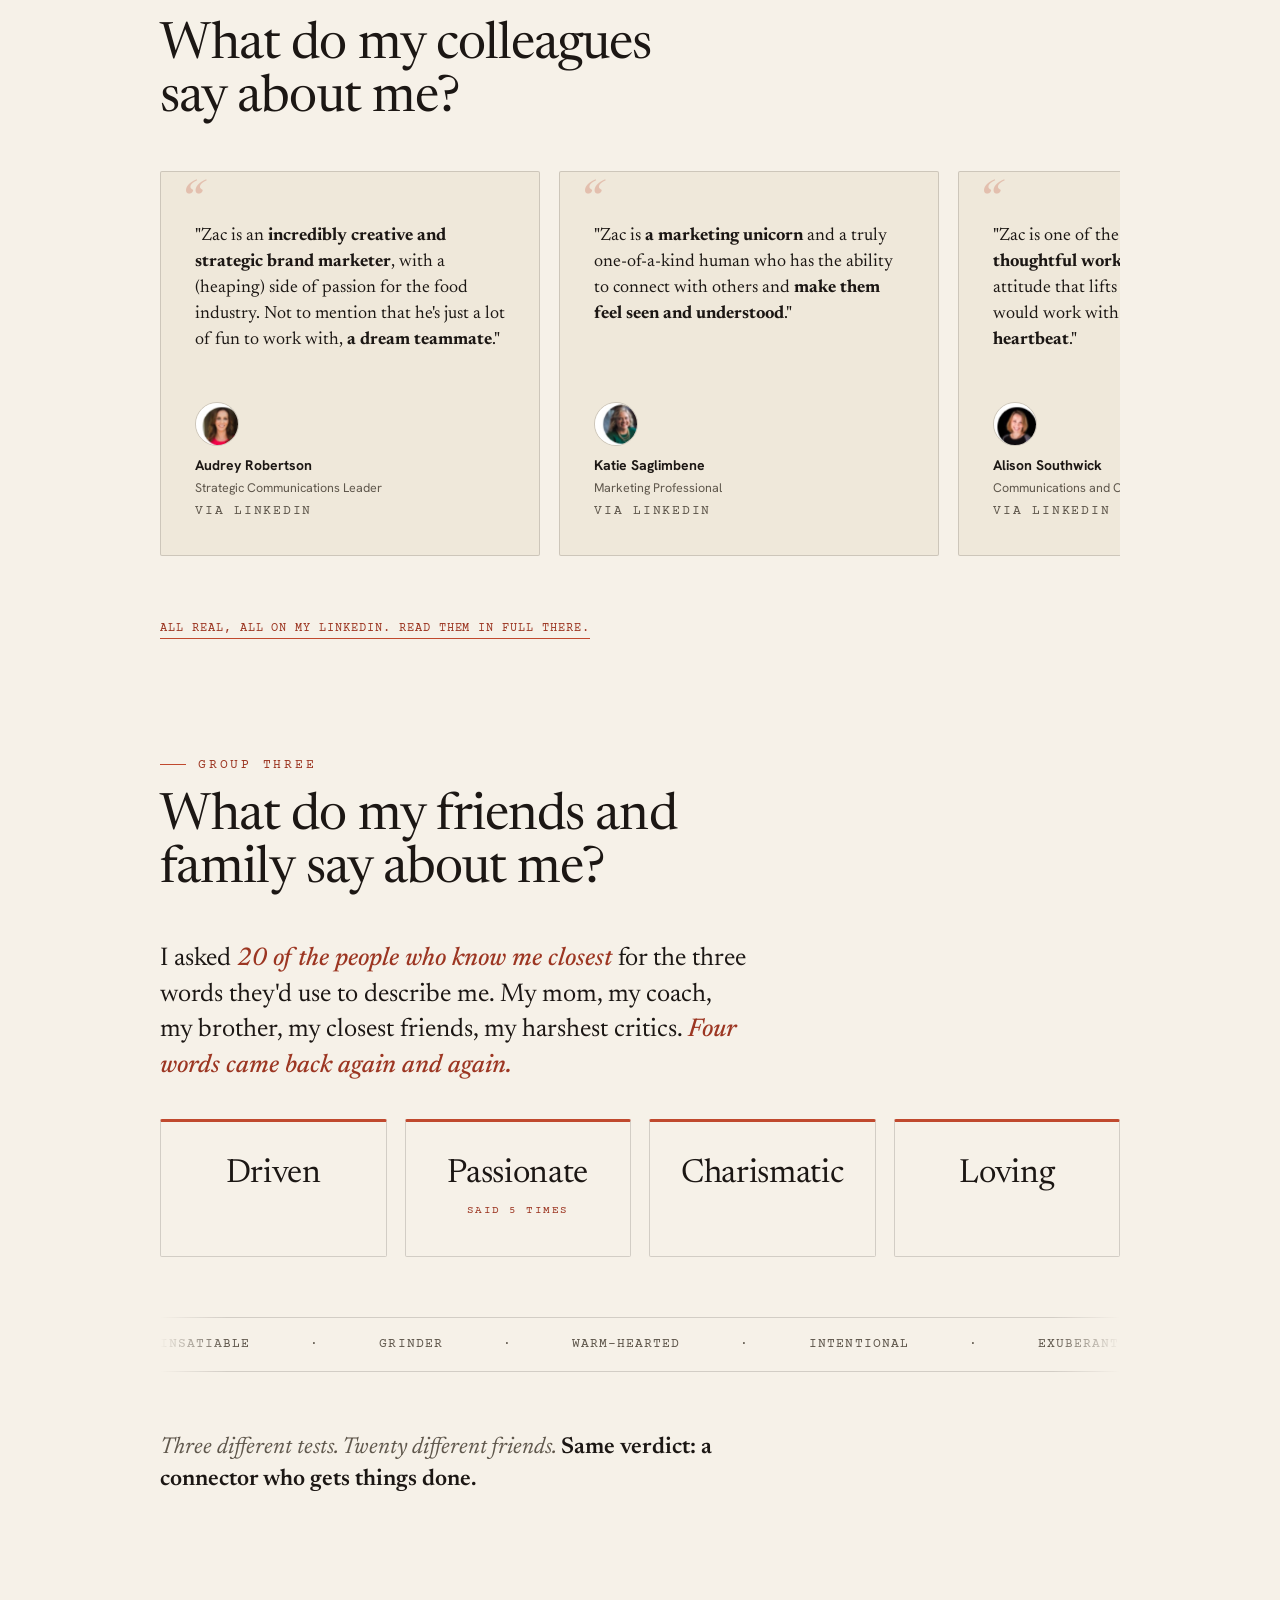
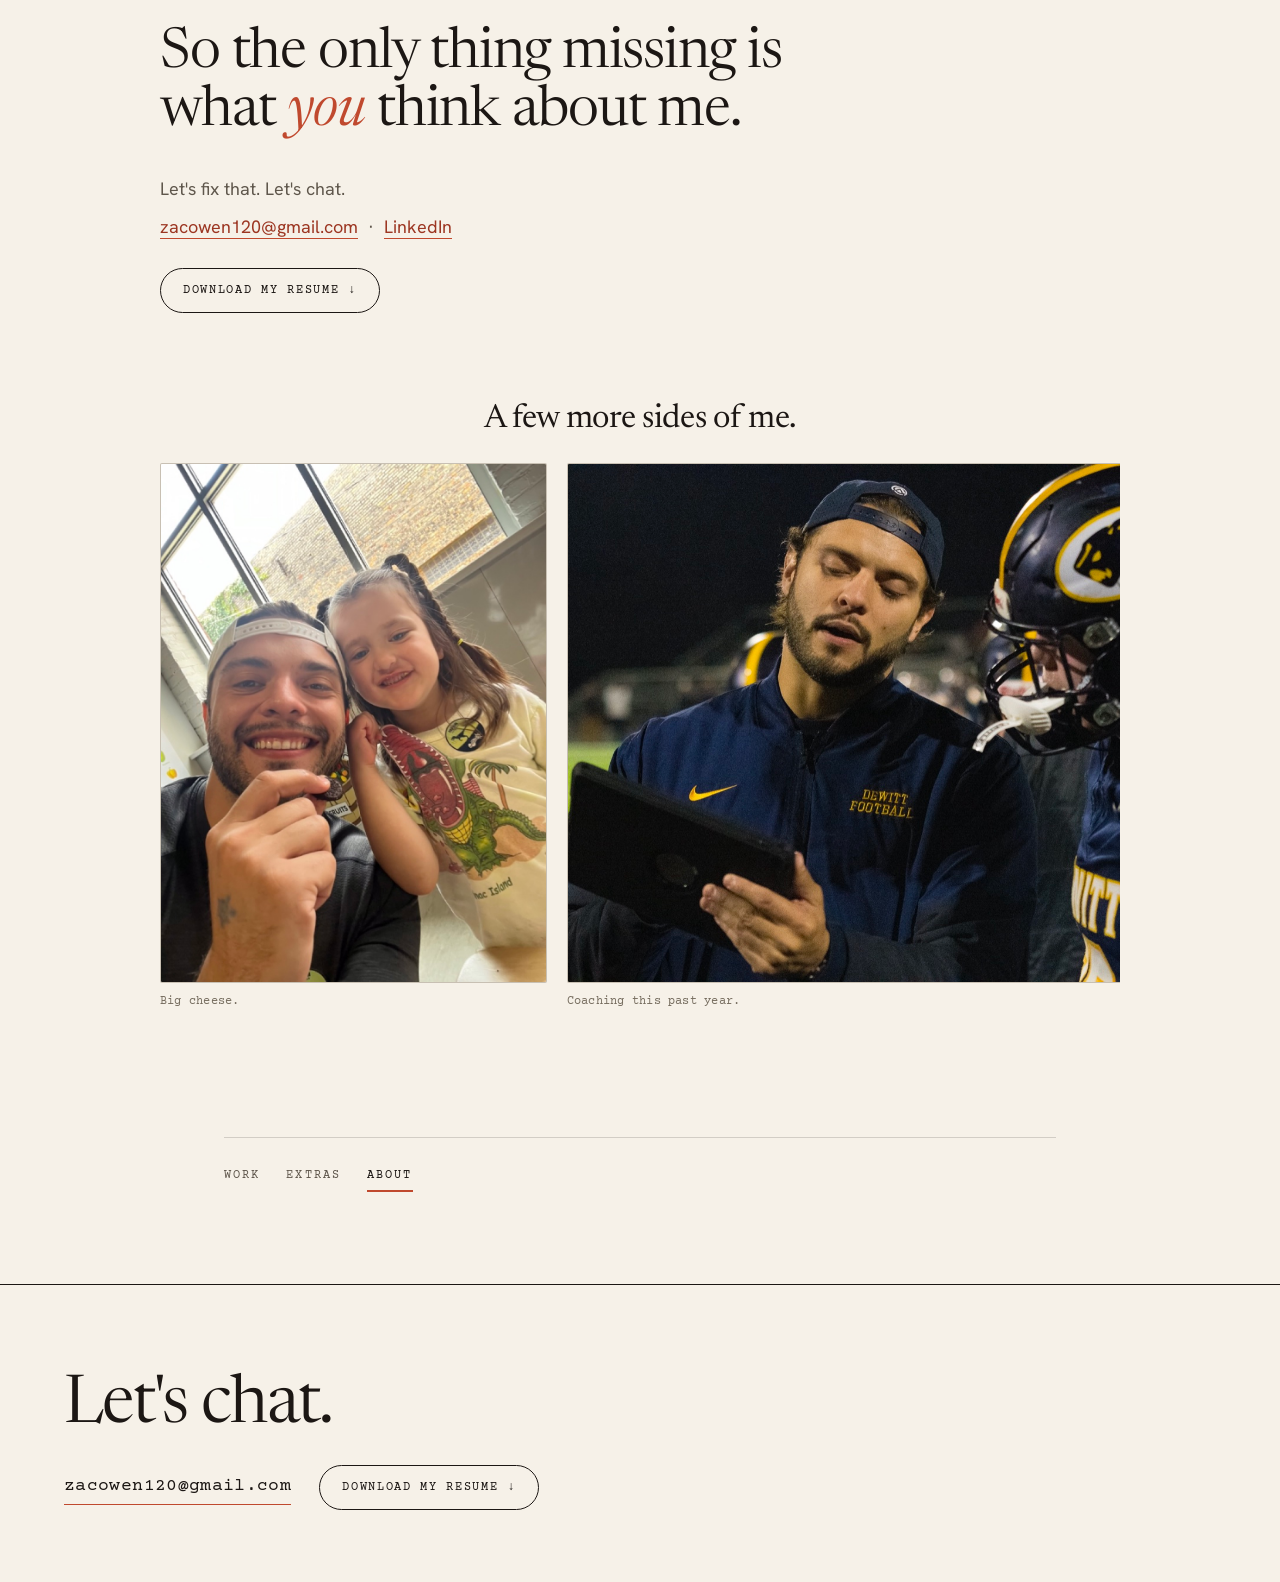
==== commit 2a4b6728: "update" ====
--- a/about.html
+++ b/about.html
@@ -6,7 +6,7 @@
 <title>About, Zac Owen</title>
 <link rel="preconnect" href="https://fonts.googleapis.com">
 <link rel="preconnect" href="https://fonts.gstatic.com" crossorigin>
-<link rel="stylesheet" href="style.css?v=25">
+<link rel="stylesheet" href="style.css?v=26">
 <link rel="icon" href="data:image/svg+xml,<svg xmlns=%22http://www.w3.org/2000/svg%22 viewBox=%220 0 100 100%22><text y=%22.9em%22 font-size=%2290%22>🍍</text></svg>">
 </head>
 <body>
@@ -47,7 +47,6 @@
     <h2>What do my colleagues say about me?</h2>
   </div>
   <div class="carousel auto">
-    <div class="carousel-head"><span class="carousel-hint">hover to stop, or scroll &rsaquo;</span></div>
     <div class="carousel-track">
       <div class="rev">
         <p class="rev-quote">"Zac is an <b>incredibly creative and strategic brand marketer</b>, with a (heaping) side of passion for the food industry. Not to mention that he's just a lot of fun to work with, <b>a dream teammate</b>."</p>
@@ -103,7 +102,6 @@
 
   <h2 class="section-h center gap-top">A few more sides of me.</h2>
   <div class="carousel tall auto">
-    <div class="carousel-head"><span class="carousel-hint">these move on their own, hover to stop &rsaquo;</span></div>
     <div class="carousel-track">
       <figure><img src="assets/about-daughter.jpg" alt="Zac and his daughter" loading="lazy"><figcaption>Big cheese.</figcaption></figure>
       <figure><img src="assets/about-coaching.jpg" alt="Zac coaching football" loading="lazy"><figcaption>Coaching this past year.</figcaption></figure>
--- a/style.css
+++ b/style.css
@@ -202,6 +202,7 @@
 .cover-text { min-width: 0; }
 @media (max-width: 820px) {
   .cover { grid-template-columns: 1fr; gap: clamp(22px, 5vw, 36px); }
+  .cover h1 { font-size: clamp(44px, 12vw, 64px); line-height: .95; }
 }
 .cover-eyebrow {
   display: flex; align-items: center; gap: 16px;
@@ -343,6 +344,7 @@
   .card:hover .card-img { transform: scale(1.045); filter: saturate(1.04); }
   .card:hover .card-name { color: var(--accent-deep); }
   .card:hover .card-go .ar { transform: translateX(6px); }
+  .card.theme-trust:hover .card-img { transform: scale(1.225); transform-origin: center 38%; }
 }
 .card.dark-band .card-band { color: inherit; }
 .card.dark-band .card-tags span { border-color: var(--line-2); color: var(--ink-2); }
@@ -373,7 +375,7 @@
   background: radial-gradient(125% 120% at 50% -10%, var(--paper-2), var(--paper) 62%);
   border-top: 3px solid var(--accent);
 }
-.tile-wall.pr-press .tw-fool { width: clamp(150px, 56%, 250px); height: auto; }
+.tile-wall.pr-press .tw-fool { width: clamp(160px, 66%, 290px); height: auto; }
 .tile-wall.pr-press .tw-as { font-family: var(--mono); font-size: 10px; letter-spacing: .26em; text-transform: uppercase; color: var(--ink-3); }
 .tile-wall.pr-press .tw-logos { display: flex; flex-wrap: wrap; align-items: center; justify-content: center; gap: 13px 22px; max-width: 92%; }
 .tile-wall.pr-press .tw-logos .tw-logo { height: clamp(19px, 2.3vw, 27px); width: auto; max-width: 120px; object-fit: contain; opacity: .95; }
@@ -417,7 +419,7 @@
 }
 .extras-bridge .eb-btn {
   font-family: var(--mono); font-weight: 400; font-size: 13px; text-transform: uppercase; letter-spacing: .16em;
-  display: inline-flex; align-items: center; gap: 10px; color: var(--ink); white-space: nowrap;
+  display: inline-flex; align-items: center; gap: 10px; color: var(--accent); white-space: nowrap;
 }
 .extras-bridge .eb-btn .ar { transition: transform .3s var(--ease); }
 .extras-bridge:hover .eb-btn .ar { transform: translateX(6px); }
@@ -1283,10 +1285,7 @@
 }
 .witl-clip figcaption { font-family: var(--mono); font-size: 12px; color: var(--ink-3); margin-top: 8px; }
 
-/* shared components: brand clearance, feature-shot widths, rev faces, utilities */
-.brand-clearance { display: flex; align-items: center; gap: 14px; margin-top: 18px; }
-.brand-clearance img { width: 50px; height: 50px; flex: none; opacity: .92; }
-.brand-clearance span { font-family: var(--mono); font-size: 11px; letter-spacing: .04em; color: var(--ink-3); line-height: 1.45; max-width: 30ch; }
+/* shared components: feature-shot widths, rev faces, utilities */
 .feature-shot.narrow { max-width: 430px; margin-inline: auto; }
 .feature-shot.medium { max-width: 720px; margin-inline: auto; }
 .rev-face { width: 44px; height: 44px; border-radius: 50%; object-fit: cover; border: 1px solid var(--line); display: block; margin-bottom: 8px; }
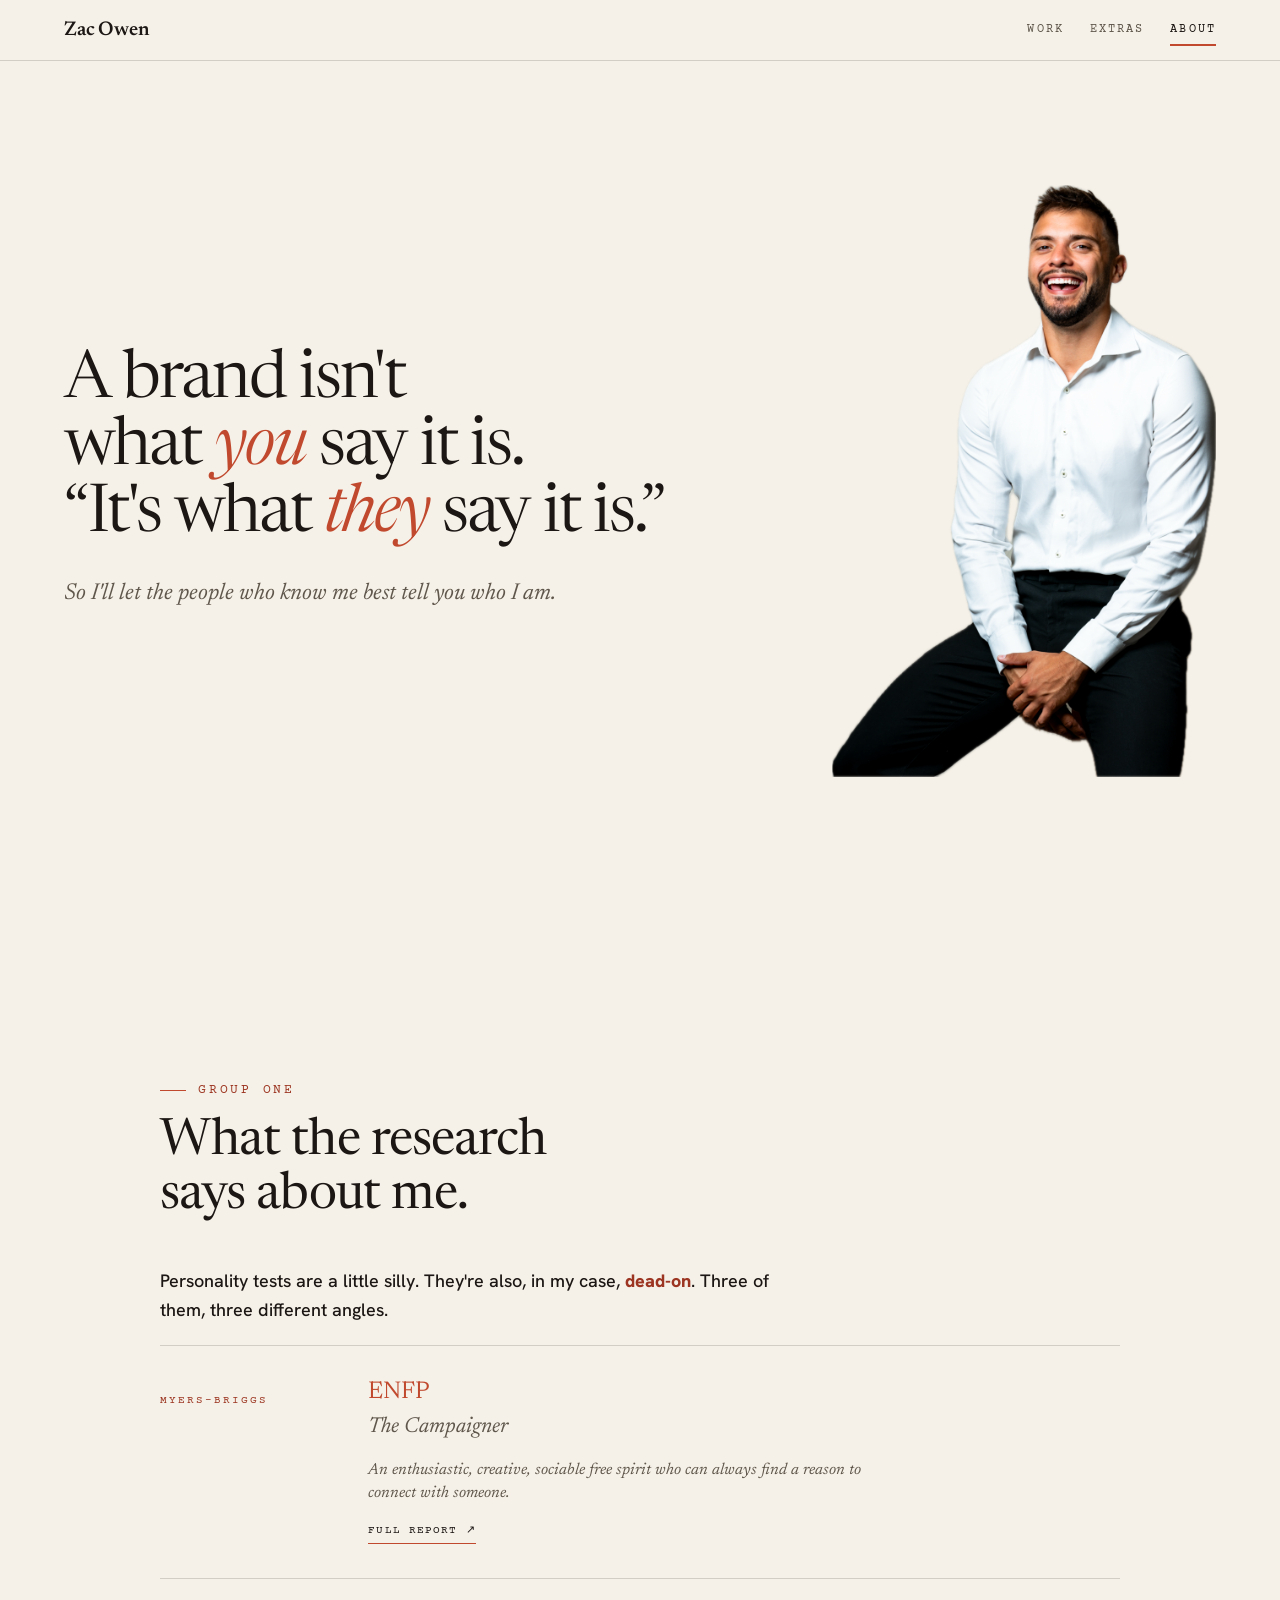
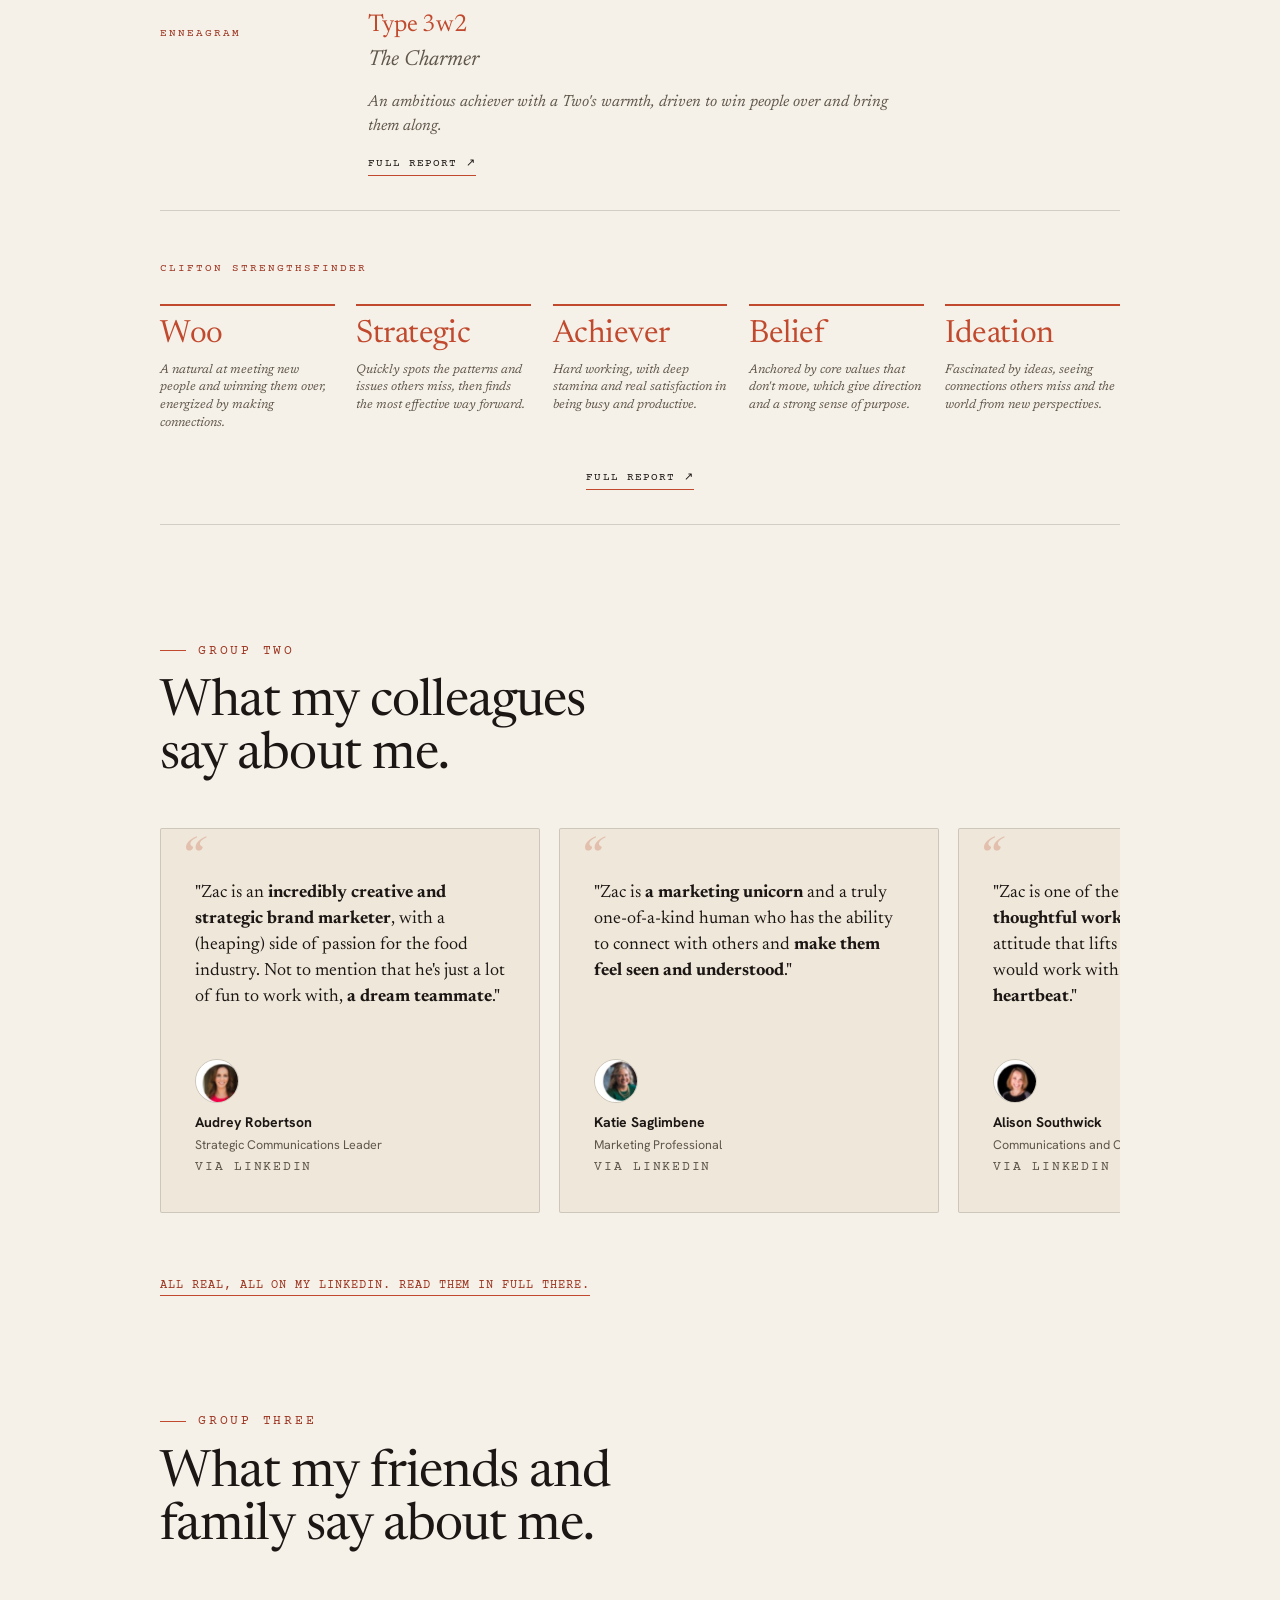
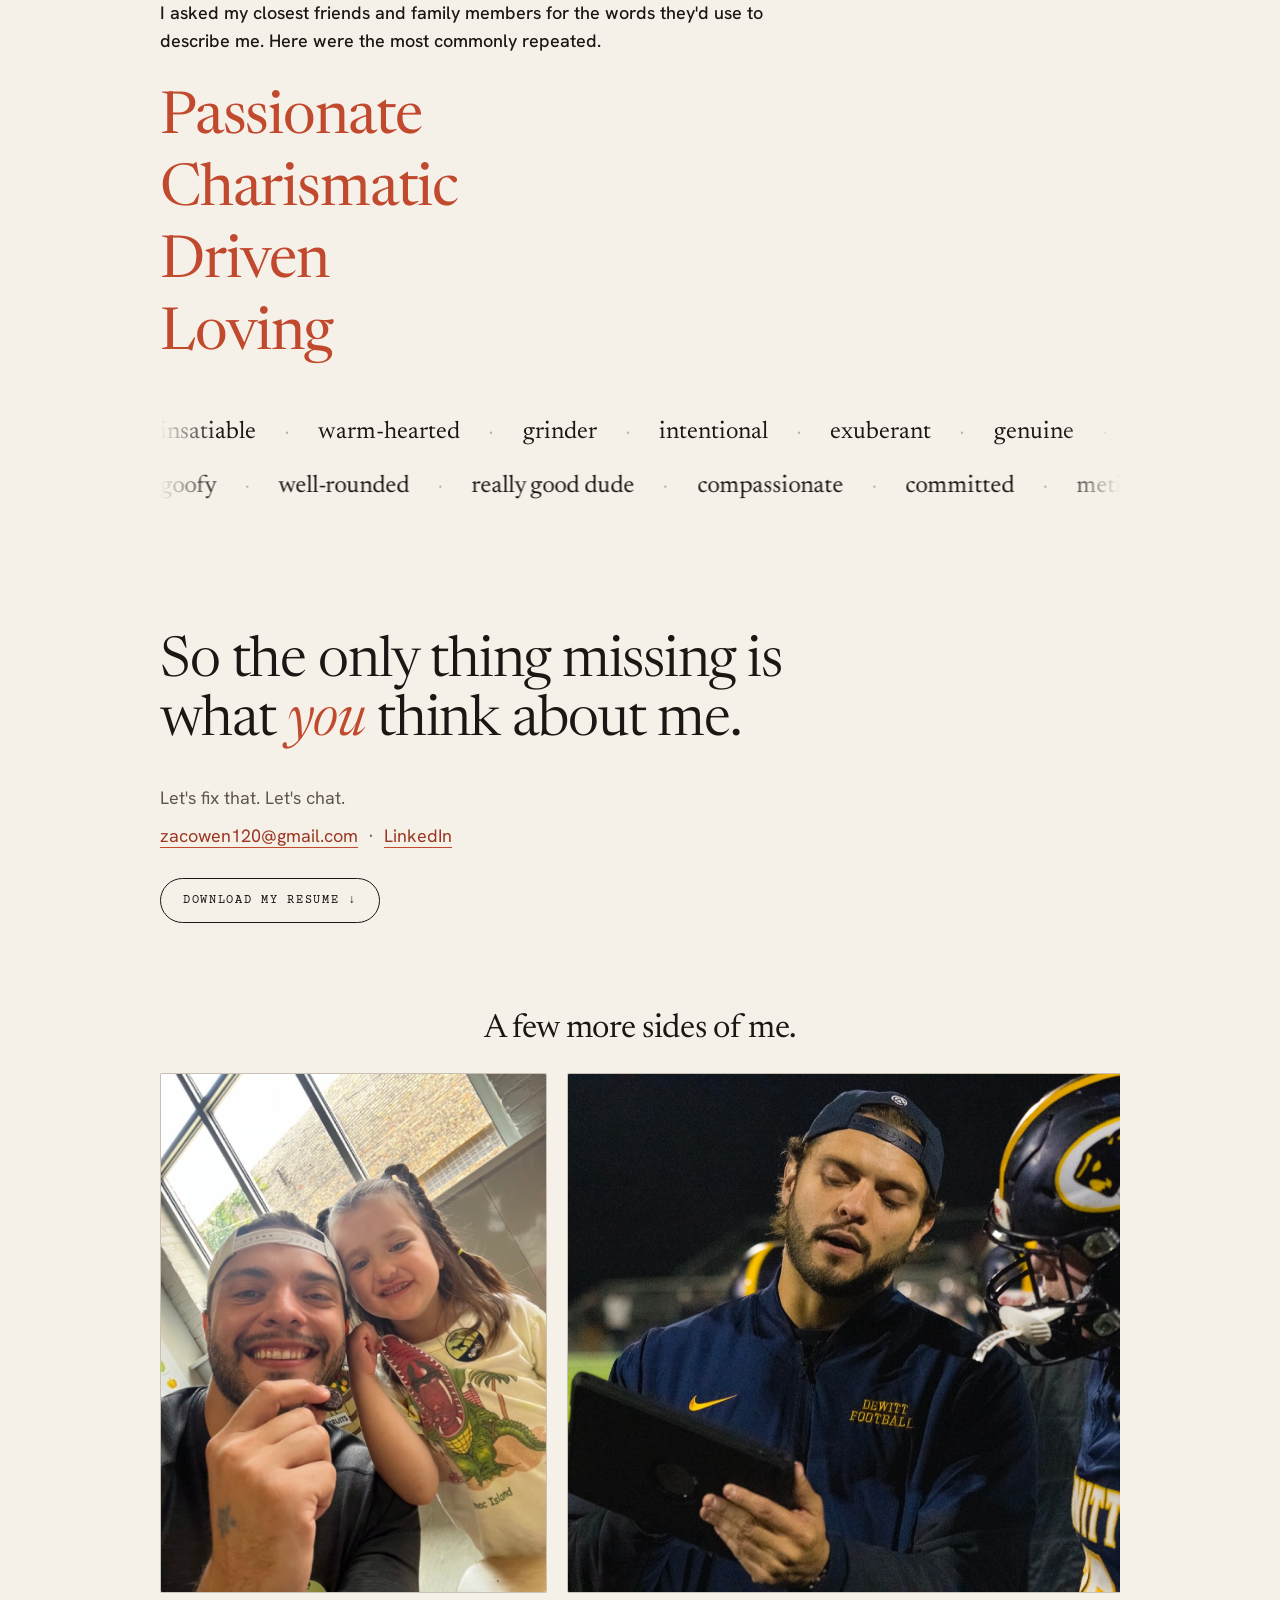
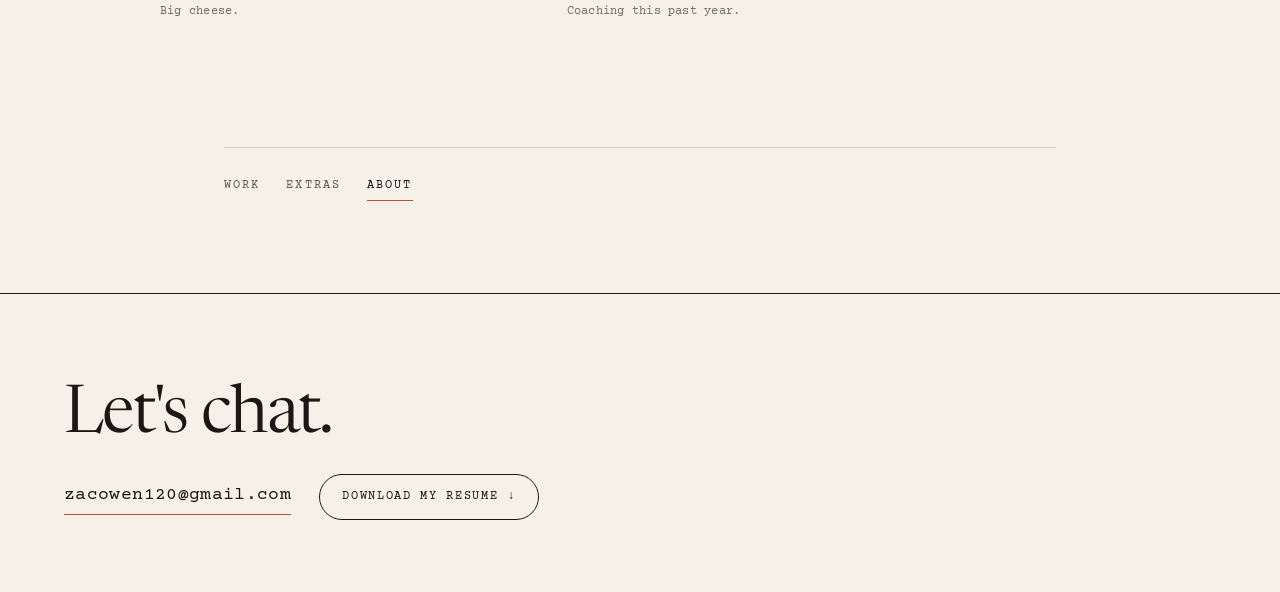
==== commit aa694d24: "Restore full live site (tree of f0544f3); remove holding page Co-Authored-By: Claude Opus 5.5 <norep" ====
--- a/about.html
+++ b/about.html
@@ -6,45 +6,62 @@
 <title>About, Zac Owen</title>
 <link rel="preconnect" href="https://fonts.googleapis.com">
 <link rel="preconnect" href="https://fonts.gstatic.com" crossorigin>
-<link rel="stylesheet" href="style.css?v=26">
-<link rel="icon" href="data:image/svg+xml,<svg xmlns=%22http://www.w3.org/2000/svg%22 viewBox=%220 0 100 100%22><text y=%22.9em%22 font-size=%2290%22>🍍</text></svg>">
+<link rel="stylesheet" href="style.css?v=32">
+<link rel="icon" href="data:image/svg+xml,<svg xmlns=%22http://www.w3.org/2000/svg%22 viewBox=%220 0 100 100%22><rect width=%22100%22 height=%22100%22 rx=%2220%22 fill=%22%23131009%22/><text x=%2250%22 y=%2274%22 font-family=%22Georgia,'Newsreader',serif%22 font-size=%2270%22 font-weight=%22600%22 fill=%22%23f1e9db%22 text-anchor=%22middle%22>Z</text></svg>">
 </head>
 <body>
 
+<header class="about-cover">
+  <div class="about-hero reveal">
+    <h1 class="ah-quote"><span class="w">A</span> <span class="w">brand</span> <span class="w">isn't</span> <span class="w">what</span> <span class="w"><u>you</u></span> <span class="w">say</span> <span class="w">it</span> <span class="w">is.</span><br><span class="w">&#8220;It's</span> <span class="w">what</span> <span class="w"><u>they</u></span> <span class="w">say</span> <span class="w">it</span> <span class="w">is.&#8221;</span></h1>
+    <p class="ah-sub">So I'll let the people who know me best tell you who I am.</p>
+  </div>
+  <figure class="about-cover-photo"><img src="assets/zac-about-cutout.png" alt="Zac Owen, laughing"></figure>
+</header>
+
 <div class="about-wrap">
-  <div class="about-hero reveal">
-    <h1 class="ah-quote"><span class="w">A</span> <span class="w">brand</span> <span class="w">isn't</span> <span class="w">what</span> <span class="w"><u>you</u></span> <span class="w">say</span> <span class="w">it</span> <span class="w">is.</span><br><span class="w">It's</span> <span class="w">what</span> <span class="w"><u>they</u></span> <span class="w">say</span> <span class="w">it</span> <span class="w">is.</span></h1>
-    <p class="ah-sub">So I'll let the people who know me best tell you who I am.</p>
+  <div class="section-head">
+    <span class="sh-kicker">Group One</span>
+    <h2>What the research says about me.</h2>
+  </div>
+  <p class="impl-sub">Personality tests are a little silly. They're also, in my case, <b>dead-on</b>. Three of them, three different angles.</p>
+  <div class="research">
+    <div class="rr">
+      <span class="rr-test">Myers-Briggs</span>
+      <div class="rr-body">
+        <span class="rr-code">ENFP</span>
+        <span class="rr-nick">The Campaigner</span>
+        <p class="rr-desc">An enthusiastic, creative, sociable free spirit who can always find a reason to connect with someone.</p>
+        <a class="rr-src" href="https://www.16personalities.com/enfp-personality" target="_blank" rel="noopener">full report &#8599;</a>
+      </div>
+    </div>
+    <div class="rr">
+      <span class="rr-test">Enneagram</span>
+      <div class="rr-body">
+        <span class="rr-code">Type 3w2</span>
+        <span class="rr-nick">The Charmer</span>
+        <p class="rr-desc">An ambitious achiever with a Two's warmth, driven to win people over and bring them along.</p>
+        <a class="rr-src" href="https://www.enneagraminstitute.com/type-3" target="_blank" rel="noopener">full report &#8599;</a>
+      </div>
+    </div>
+  </div>
+  <div class="clifton">
+    <div class="clifton-head">
+      <span class="rr-test">Clifton StrengthsFinder</span>
+    </div>
+    <div class="clifton-tiles">
+      <div class="clifton-tile"><b>Woo</b><p>A natural at meeting new people and winning them over, energized by making connections.</p></div>
+      <div class="clifton-tile"><b>Strategic</b><p>Quickly spots the patterns and issues others miss, then finds the most effective way forward.</p></div>
+      <div class="clifton-tile"><b>Achiever</b><p>Hard working, with deep stamina and real satisfaction in being busy and productive.</p></div>
+      <div class="clifton-tile"><b>Belief</b><p>Anchored by core values that don't move, which give direction and a strong sense of purpose.</p></div>
+      <div class="clifton-tile"><b>Ideation</b><p>Fascinated by ideas, seeing connections others miss and the world from new perspectives.</p></div>
+    </div>
+    <a class="rr-src clifton-report" href="assets/Zac_Owen_CliftonStrengths_Top5.docx" download>full report &#8599;</a>
   </div>
 
   <div class="section-head">
-    <span class="sh-kicker">Group One</span>
-    <h2>What does the research say about me?</h2>
-  </div>
-  <p class="impl-sub">Personality tests are a little silly. They're also, in my case, dead-on. Three different ones, same verdict.</p>
-  <div class="data-cards">
-    <div class="data-card">
-      <b>ENFP</b>
-      <p class="verdict">Myers-Briggs. "The Campaigner": an enthusiastic, creative, sociable free spirit who can always find a reason to connect with someone.</p>
-    </div>
-    <div class="data-card">
-      <b>Type 3, wing 2</b>
-      <p class="verdict">Enneagram. "The Charmer": an ambitious achiever with a Two's warmth, driven to win people over and bring them along.</p>
-    </div>
-  </div>
-  <p class="impl-sub">CliftonStrengths Top 5, by Gallup. In one line: <b>a connector who gets things done.</b></p>
-  <div class="cs-list">
-    <div class="cs-item"><b>Woo</b><p>Wins people over and loves doing it.</p></div>
-    <div class="cs-item"><b>Strategic</b><p>Spots the patterns others miss.</p></div>
-    <div class="cs-item"><b>Achiever</b><p>Endless stamina for getting it done.</p></div>
-    <div class="cs-item"><b>Belief</b><p>Core values that don't move.</p></div>
-    <div class="cs-item"><b>Ideation</b><p>Fascinated by ideas and connections.</p></div>
-  </div>
-  <a class="cs-link" href="assets/Zac_Owen_CliftonStrengths_Top5.docx" download>Download the full Gallup report.</a>
-
-  <div class="section-head">
     <span class="sh-kicker">Group Two</span>
-    <h2>What do my colleagues say about me?</h2>
+    <h2>What my colleagues say about me.</h2>
   </div>
   <div class="carousel auto">
     <div class="carousel-track">
@@ -54,7 +71,7 @@
       </div>
       <div class="rev">
         <p class="rev-quote">"Zac is <b>a marketing unicorn</b> and a truly one-of-a-kind human who has the ability to connect with others and <b>make them feel seen and understood</b>."</p>
-        <div class="rev-who"><img class="rev-face" src="assets/rec-face-2.jpg" alt="Katie Saglimbene"><b>Katie Saglimbene</b><span>Marketing Professional</span><span class="rev-via">via LinkedIn</span></div>
+        <div class="rev-who"><img class="rev-face" src="assets/rec-face-2.jpg" alt="Katie Saglimbene" style="object-position:43% 36%;"><b>Katie Saglimbene</b><span>Marketing Professional</span><span class="rev-via">via LinkedIn</span></div>
       </div>
       <div class="rev">
         <p class="rev-quote">"Zac is one of the best. <b>No drama, just thoughtful work done well</b> and an attitude that lifts up the whole team. I would work with him again <b>in a heartbeat</b>."</p>
@@ -62,7 +79,7 @@
       </div>
       <div class="rev">
         <p class="rev-quote">"Thoughtful, inquisitive, creative, and unfailingly kind, Zac is one of my favorite people. <b>He does outstanding work because he pours his heart into it.</b> He's one of a kind and a joy to be around, let alone work with."</p>
-        <div class="rev-who"><img class="rev-face" src="assets/rec-face-4.jpg" alt="Tim Beyers"><b>Tim Beyers</b><span>Senior Analyst and Lead Advisor, The Motley Fool</span><span class="rev-via">via LinkedIn</span></div>
+        <div class="rev-who"><img class="rev-face" src="assets/rec-face-4.jpg" alt="Tim Beyers" style="object-position:center 43%;"><b>Tim Beyers</b><span>Senior Analyst and Lead Advisor, The Motley Fool</span><span class="rev-via">via LinkedIn</span></div>
       </div>
       <div class="rev">
         <p class="rev-quote">"From the moment I met him I knew he'd be something special, and I was right. He was the definition of a true team player, always lifting people up around him. <b>Zac is going to do big things in this world.</b>"</p>
@@ -70,7 +87,7 @@
       </div>
       <div class="rev">
         <p class="rev-quote">"Zac's upbeat and can-do attitude made him <b>a perfect collaborator</b> between the sales, CSM, and product teams. <b>Strategic and creative.</b> I enjoyed Zac's fresh perspectives."</p>
-        <div class="rev-who"><img class="rev-face" src="assets/rec-face-6.jpg" alt="Chelsea Rider"><b>Chelsea Rider</b><span>Content and Brand Leader</span><span class="rev-via">via LinkedIn</span></div>
+        <div class="rev-who"><img class="rev-face" src="assets/rec-face-6.jpg" alt="Chelsea Rider" style="object-position:center 28%;"><b>Chelsea Rider</b><span>Content and Brand Leader</span><span class="rev-via">via LinkedIn</span></div>
       </div>
     </div>
   </div>
@@ -78,20 +95,21 @@
 
   <div class="section-head">
     <span class="sh-kicker">Group Three</span>
-    <h2>What do my friends and family say about me?</h2>
+    <h2>What my friends and family say about me.</h2>
   </div>
-  <p class="fam-lead">I asked <b>20 of the people who know me closest</b> for the three words they'd use to describe me. My mom, my coach, my brother, my closest friends, my harshest critics. <b>Four words came back again and again.</b></p>
-  <div class="word-tiles">
-    <div class="word-tile"><b>Driven</b></div>
-    <div class="word-tile"><b>Passionate</b><span>said 5 times</span></div>
-    <div class="word-tile"><b>Charismatic</b></div>
-    <div class="word-tile"><b>Loving</b></div>
+  <p class="impl-sub">I asked my closest friends and family members for the words they'd use to describe me. Here were the most commonly repeated.</p>
+  <div class="descwords">
+    <div class="descwords-list">
+      <b>Passionate</b>
+      <b>Charismatic</b>
+      <b>Driven</b>
+      <b>Loving</b>
+    </div>
+    <div class="wordstream" aria-label="More words they used">
+      <div class="ws-row a"><i>insatiable</i><span class="d">&middot;</span><i>warm-hearted</i><span class="d">&middot;</span><i>grinder</i><span class="d">&middot;</span><i>intentional</i><span class="d">&middot;</span><i>exuberant</i><span class="d">&middot;</span><i>genuine</i><span class="d">&middot;</span><i>loyal</i><span class="d">&middot;</span><i>witty</i><span class="d">&middot;</span><i>determined</i><span class="d">&middot;</span><i>caring</i><span class="d">&middot;</span><i>insatiable</i><span class="d">&middot;</span><i>warm-hearted</i><span class="d">&middot;</span><i>grinder</i><span class="d">&middot;</span><i>intentional</i><span class="d">&middot;</span><i>exuberant</i><span class="d">&middot;</span><i>genuine</i><span class="d">&middot;</span><i>loyal</i><span class="d">&middot;</span><i>witty</i><span class="d">&middot;</span><i>determined</i><span class="d">&middot;</span><i>caring</i><span class="d">&middot;</span></div>
+      <div class="ws-row b"><i>goofy</i><span class="d">&middot;</span><i>well-rounded</i><span class="d">&middot;</span><i>really good dude</i><span class="d">&middot;</span><i>compassionate</i><span class="d">&middot;</span><i>committed</i><span class="d">&middot;</span><i>meticulous</i><span class="d">&middot;</span><i>invested</i><span class="d">&middot;</span><i>enthusiastic</i><span class="d">&middot;</span><i>affectionate</i><span class="d">&middot;</span><i>solid</i><span class="d">&middot;</span><i>goofy</i><span class="d">&middot;</span><i>well-rounded</i><span class="d">&middot;</span><i>really good dude</i><span class="d">&middot;</span><i>compassionate</i><span class="d">&middot;</span><i>committed</i><span class="d">&middot;</span><i>meticulous</i><span class="d">&middot;</span><i>invested</i><span class="d">&middot;</span><i>enthusiastic</i><span class="d">&middot;</span><i>affectionate</i><span class="d">&middot;</span><i>solid</i><span class="d">&middot;</span></div>
+    </div>
   </div>
-  <div class="ticker words" aria-label="Other words they used"><div class="ticker-track">
-    <span>insatiable</span><span>&middot;</span><span>grinder</span><span>&middot;</span><span>warm-hearted</span><span>&middot;</span><span>intentional</span><span>&middot;</span><span>exuberant</span><span>&middot;</span><span>goofy</span><span>&middot;</span><span>witty</span><span>&middot;</span><span>genuine</span><span>&middot;</span><span>loyal</span><span>&middot;</span><span>well-rounded</span><span>&middot;</span><span>"really good dude"</span><span>&middot;</span>
-  </div></div>
-
-  <p class="fam-converge">Three different tests. Twenty different friends. <b>Same verdict: a connector who gets things done.</b></p>
 
   <h2 class="about-closer">So the only thing missing is what <u>you</u> think about me.</h2>
   <div class="lets-chat">
@@ -110,12 +128,8 @@
       <figure><img src="assets/about-extra-1.jpg" alt="Zac, another side" loading="lazy"></figure>
       <figure><img src="assets/about-extra-2.jpg" alt="Zac, another side" loading="lazy"></figure>
       <figure><img src="assets/about-extra-3.jpg" alt="Zac, another side" loading="lazy"></figure>
-      <figure><img src="assets/about-extra-4.jpg" alt="Zac, another side" loading="lazy"></figure>
-      <figure><img src="assets/about-extra-5.jpg" alt="Zac, another side" loading="lazy"></figure>
       <figure><img src="assets/about-extra-6.jpg" alt="Zac, another side" loading="lazy"></figure>
-      <figure><img src="assets/about-extra-7.jpg" alt="Zac, another side" loading="lazy"></figure>
-      <figure><img src="assets/about-extra-8.jpg" alt="Zac, another side" loading="lazy"></figure>
-      <figure><img src="assets/about-extra-9.jpg" alt="Zac on game day" loading="lazy"><figcaption>Game day.</figcaption></figure>
+      <figure><img src="assets/about-extra-8.jpg" alt="Zac on game day" loading="lazy"><figcaption>Game day.</figcaption></figure>
     </div>
   </div>
 
@@ -134,7 +148,7 @@
   </div>
 </footer>
 
-<script src="site.js?v=18"></script>
-<script>document.querySelectorAll('.ticker-track').forEach(function(t){ t.innerHTML += t.innerHTML; });</script>
+<script src="site.js?v=20"></script>
+<!-- Cloudflare Web Analytics --><script defer src='https://static.cloudflareinsights.com/beacon.min.js' data-cf-beacon='{"token": "4d14ca84366549db8b22189ecf168612"}'></script><!-- End Cloudflare Web Analytics -->
 </body>
 </html>
--- a/style.css
+++ b/style.css
@@ -68,7 +68,6 @@
 .theme-trust   { --accent:#41603c; --accent-deep:#365132; --accent-tint:rgba(65,96,60,.12); }
 .theme-vb      { --accent:#5d6a30; --accent-deep:#4c5727; --accent-tint:rgba(93,106,48,.12); }
 .theme-djd     { --accent:#5a4632; --accent-deep:#4a3927; --accent-tint:rgba(90,70,50,.12); }
-.theme-pine    { --accent:#0a6079; --accent-deep:#0a4866; --accent-tint:rgba(10,96,121,.12); }
 
 * { box-sizing: border-box; }
 
@@ -98,13 +97,8 @@
 h1, h2, h3, p { overflow-wrap: break-word; }
 :focus-visible { outline: 2.5px solid var(--accent); outline-offset: 3px; border-radius: 1px; }
 
-/* ---- shared editorial primitives ---- */
-.serif { font-family: var(--serif); }
-.mono  { font-family: var(--mono); }
-
 /* a small uppercase mono label, the metadata voice */
-.kicker, .sh-kicker, .ch-kicker, .ci-kicker, .home-eyebrow,
-.carousel-hint, .rev-via, .profile-org, .footer-credit {
+.sh-kicker, .ch-kicker, .ci-kicker, .rev-via, .profile-org {
   font-family: var(--mono);
   font-size: var(--fs-meta);
   letter-spacing: .22em;
@@ -112,13 +106,6 @@
   color: var(--accent-deep);
   font-weight: 400;
 }
-
-/* hairline rules with optional accent */
-.rule { height: 1px; background: var(--line); border: 0; }
-
-/* a content shell and a full bleed helper */
-.shell { width: min(var(--shell), 100% - var(--gutter)*2); margin-inline: auto; }
-.bleed { width: 100vw; margin-left: 50%; transform: translateX(-50%); }
 
 /* =====================================================================
    MASTHEAD (running header, injected on every page by site.js)
@@ -151,16 +138,6 @@
   letter-spacing: -.01em;
   white-space: nowrap;
 }
-.mast-brand .dot { color: var(--accent); }
-.mast-role {
-  font-family: var(--mono);
-  font-size: 10.5px;
-  letter-spacing: .2em;
-  text-transform: uppercase;
-  color: var(--ink-3);
-  border-left: 1px solid var(--line-2);
-  padding-left: 10px;
-}
 .mast-nav { display: flex; gap: clamp(16px, 2vw, 30px); align-items: center; }
 .mast-nav a {
   font-family: var(--mono);
@@ -179,7 +156,6 @@
 .mast-nav a:hover::after, .mast-nav a[aria-current="page"]::after { right: 0; }
 .mast-nav a[aria-current="page"] { color: var(--ink); }
 @media (max-width: 560px) {
-  .mast-role { display: none; }
   .mast-inner { height: 54px; }
   .mast-nav { gap: 16px; }
   .mast-nav a { font-size: 11px; letter-spacing: .12em; }
@@ -327,12 +303,6 @@
   font-size: var(--fs-lead); color: var(--ink-2);
   display: block; margin-top: 14px; opacity: 1;
 }
-.card-tags { display: flex; flex-wrap: wrap; gap: 8px; margin-top: 22px; }
-.card-tags span {
-  font-family: var(--mono); font-weight: 400; font-size: 10.5px; letter-spacing: .12em;
-  text-transform: uppercase; border: 1px solid var(--line-2); border-radius: 100px;
-  padding: 4px 11px; color: var(--ink-2);
-}
 .card .card-go {
   display: inline-flex; align-items: center; gap: 9px; margin-top: 26px;
   font-family: var(--mono); font-size: 12px; letter-spacing: .14em; text-transform: uppercase;
@@ -346,8 +316,6 @@
   .card:hover .card-go .ar { transform: translateX(6px); }
   .card.theme-trust:hover .card-img { transform: scale(1.225); transform-origin: center 38%; }
 }
-.card.dark-band .card-band { color: inherit; }
-.card.dark-band .card-tags span { border-color: var(--line-2); color: var(--ink-2); }
 
 /* the PR press wall, used as that card's "image" */
 .card-figure.pr-wall { background: var(--paper); }
@@ -362,11 +330,9 @@
   filter: none; opacity: 1;
   transition: filter .4s ease, transform .4s ease;
 }
-.card .tile-wall .tw-logo.big { height: 30px; max-width: 180px; }
 @media (hover: hover) {
   .card:hover .tile-wall .tw-logo { filter: grayscale(0) opacity(.95); }
 }
-
 
 /* PR tile, flashier: The Motley Fool, as featured in */
 .tile-wall.pr-press {
@@ -386,44 +352,28 @@
   .card .card-figure { aspect-ratio: 16/10; }
 }
 
-/* ---- ask line, set as an editorial aside ---- */
-.ask-line {
-  width: min(760px, 100% - var(--gutter)*2);
-  margin: clamp(72px, 10vw, 128px) auto 0;
-  font-family: var(--serif); font-weight: 400;
-  font-size: clamp(21px, 1.8vw, 28px); line-height: 1.45; letter-spacing: -.01em;
-  color: var(--ink); text-align: left; position: relative; padding-left: clamp(20px, 4vw, 42px);
-  text-wrap: pretty;
-}
-.ask-line::before {
-  content: ""; position: absolute; left: 0; top: 8px; bottom: 8px; width: 2px; background: var(--accent);
-}
-.ask-line .lead-in {
-  display: block; font-family: var(--mono); font-size: var(--fs-meta); letter-spacing: .2em;
-  text-transform: uppercase; color: var(--accent-deep); margin-bottom: 16px;
-}
-
-/* ---- extras bridge ---- */
+/* ---- extras bridge: a centered invitation with a real button ---- */
 .extras-bridge {
   width: min(var(--shell), 100% - var(--gutter)*2);
   margin: clamp(56px, 8vw, 104px) auto 0;
-  display: flex; align-items: center; justify-content: space-between; gap: 24px;
+  display: flex; flex-direction: column; align-items: center; text-align: center; gap: clamp(18px, 2.6vw, 26px);
   text-decoration: none; border: 0; border-top: 1.5px solid var(--ink); border-bottom: 1.5px solid var(--ink);
-  padding: clamp(28px, 4vw, 48px) 0; transition: none;
-  flex-wrap: wrap;
+  padding: clamp(36px, 5vw, 60px) 0; transition: none;
 }
 .extras-bridge:hover { transform: none; background: none; }
 .extras-bridge .eb-small {
-  font-family: var(--serif); font-style: italic; font-size: var(--fs-lead); color: var(--ink-2);
-  display: block; margin: 0; max-width: 38ch;
+  font-family: var(--serif); font-style: italic; font-size: clamp(22px, 2.6vw, 34px); line-height: 1.2; color: var(--ink);
+  display: block; margin: 0; max-width: none;
 }
 .extras-bridge .eb-btn {
-  font-family: var(--mono); font-weight: 400; font-size: 13px; text-transform: uppercase; letter-spacing: .16em;
-  display: inline-flex; align-items: center; gap: 10px; color: var(--accent); white-space: nowrap;
+  font-family: var(--mono); font-weight: 400; font-size: 14px; text-transform: uppercase; letter-spacing: .16em;
+  display: inline-flex; align-items: center; gap: 12px; color: var(--ink); white-space: nowrap;
+  border: 1.5px solid var(--ink); border-radius: 100px; padding: 15px 30px;
+  transition: background .25s var(--ease), color .25s var(--ease);
 }
 .extras-bridge .eb-btn .ar { transition: transform .3s var(--ease); }
+.extras-bridge:hover .eb-btn { background: var(--ink); color: var(--paper); }
 .extras-bridge:hover .eb-btn .ar { transform: translateX(6px); }
-.extras-bridge:hover .eb-btn { color: var(--accent-deep); }
 
 /* tiny "ask me about" note, tucked under the extras bridge */
 .ask-mini {
@@ -438,27 +388,6 @@
 }
 .ask-mini b { color: var(--accent-deep); font-weight: 400; }
 
-/* home closing line */
-.home-closer {
-  width: min(var(--shell), 100% - var(--gutter)*2);
-  margin: clamp(64px, 9vw, 120px) auto clamp(8px, 2vw, 24px);
-  font-family: var(--serif);
-  font-weight: 350;
-  font-size: clamp(30px, 4.2vw, 58px);
-  line-height: 1.06;
-  letter-spacing: -.02em;
-  color: var(--ink);
-  text-wrap: balance;
-  max-width: 20ch;
-}
-.home-closer em { font-style: italic; color: var(--accent); font-weight: 500; }
-
-/* inline placeholder for small values */
-.fill {
-  font-style: italic; color: var(--ink-3);
-  border-bottom: 1px dotted var(--line-2); padding: 0 2px;
-}
-
 /* =====================================================================
    CASE STUDIES
    ===================================================================== */
@@ -483,7 +412,6 @@
   .case-hero { grid-template-columns: 1fr; }
   .case-hero .ch-img { margin-top: clamp(20px, 4vw, 30px); }
 }
-
 
 /* the brief: the project details, stacked and large, before any work imagery */
 .case-brief {
@@ -580,9 +508,6 @@
   font-size: var(--fs-h2); line-height: 1.04; letter-spacing: -.018em;
   margin: 0; max-width: 22ch; text-wrap: balance; color: var(--ink);
 }
-.section-head p.sh-sub {
-  max-width: 56ch; margin: 18px 0 0; color: var(--ink-2); font-size: var(--fs-body);
-}
 /* centered variants keep their balance */
 .case-intro .ci-kicker, .work-head .section-head .sh-kicker { justify-content: flex-start; }
 
@@ -623,7 +548,6 @@
   padding: 0; border: 0; color: var(--ink);
   position: relative; text-wrap: balance;
 }
-.case-headline .hl { background: none; padding: 0; }
 
 /* small grotesk subhead within a beat */
 .impl-sub {
@@ -637,18 +561,6 @@
 .feature-shot img, .feature-shot video {
   width: 100%; border: 1px solid var(--line); border-radius: var(--radius); background: var(--paper-3);
 }
-/* a full bleed cinematic moment */
-.feature-shot.bleed {
-  width: 100vw; margin-left: 50%; transform: translateX(-50%);
-  margin-top: clamp(48px,7vw,88px); margin-bottom: clamp(48px,7vw,88px);
-}
-.feature-shot.bleed img, .feature-shot.bleed video {
-  border-radius: 0; border-left: 0; border-right: 0;
-  max-height: 90vh; object-fit: cover;
-}
-.feature-shot.bleed figcaption {
-  width: min(var(--shell), 100% - var(--gutter)*2); margin: 10px auto 0;
-}
 .feature-shot figcaption, .wall figcaption, .carousel-track figcaption {
   font-family: var(--mono); font-size: 12px; color: var(--ink-3); margin-top: 10px; line-height: 1.5; letter-spacing: .02em;
 }
@@ -662,14 +574,11 @@
   gap: clamp(14px, 1.8vw, 24px); margin: var(--s4) 0 clamp(28px,4vw,40px); align-items: start;
 }
 .wall.two { grid-template-columns: repeat(2, 1fr); }
-.wall.four { grid-template-columns: repeat(4, 1fr); gap: clamp(10px,1.4vw,16px); }
 .wall figure { margin: 0; }
 .wall img {
   width: 100%; border: 1px solid var(--line); border-radius: var(--radius); background: var(--paper-3);
 }
 .wall .tall img, .wall figure.crop img { aspect-ratio: 3/4; object-fit: cover; object-position: top; }
-.wall figure.crop.wide img { aspect-ratio: 16/10; }
-.wall.four img { aspect-ratio: 1/1; object-fit: cover; object-position: center 28%; }
 .wall video { width: 100%; border: 1px solid var(--line); border-radius: var(--radius); display: block; background: #000; }
 
 a.open-full { display: block; }
@@ -696,16 +605,15 @@
   display: block; margin-top: 10px; padding-top: 10px; border-top: 1px solid var(--line);
   font-size: 11px; color: var(--ink-2);
 }
+/* DBI project profiles: equal-height columns, org labels bottom-aligned */
+.wall.profiles { align-items: stretch; }
+.wall.profiles figure.profile { display: flex; flex-direction: column; }
+.wall.profiles figure.profile .profile-org { margin-top: auto; }
 
 /* =====================================================================
    CAROUSEL
    ===================================================================== */
 .carousel { margin: var(--s4) 0 clamp(28px,4vw,40px); position: relative; overflow: hidden; }
-.carousel-head {
-  display: flex; align-items: center; justify-content: space-between; gap: 14px; margin: 0 0 16px;
-}
-.carousel-hint { white-space: nowrap; color: var(--ink-3); }
-.carousel-hint::before { content: ""; display: inline-block; width: 22px; height: 1px; background: var(--line-2); margin-right: 10px; vertical-align: middle; }
 .carousel-track {
   display: flex; gap: clamp(12px,1.5vw,20px);
   overflow-x: auto; overflow-y: hidden;
@@ -722,7 +630,6 @@
 }
 .carousel-track > figure figcaption { max-width: 360px; }
 .carousel.tall .carousel-track > figure img, .carousel.tall .carousel-track > figure video { height: clamp(380px, 56vw, 520px); width: auto; }
-.carousel.wide .carousel-track > figure img { width: clamp(420px, 60vw, 580px); height: auto; }
 
 /* auto marquees glide continuously, so no snap and no scrollbar */
 .carousel.auto .carousel-track { scroll-snap-type: none; scrollbar-width: none; }
@@ -731,17 +638,6 @@
 .carousel-track .rev-link { display: block; border: 0; }
 .carousel-track .rev-link img { transition: transform .3s var(--ease); }
 .carousel-track .rev-link:hover img { transform: translateY(-3px); }
-
-.car-btns { display: flex; gap: 8px; }
-.car-btn {
-  width: 40px; height: 40px; border: 1.5px solid var(--ink); background: transparent;
-  font-family: var(--sans); font-size: 16px; color: var(--ink); cursor: pointer; line-height: 1;
-  border-radius: 100px; transition: background .22s var(--ease), color .22s var(--ease), transform .22s var(--ease);
-  display: grid; place-items: center;
-}
-.car-btn:hover { background: var(--ink); color: var(--paper); }
-.car-btn:disabled { opacity: .22; cursor: default; background: transparent; color: var(--ink); }
-@media (max-width: 700px) { .car-btns { display: none; } }
 
 /* =====================================================================
    RESULTS / STATS
@@ -845,34 +741,8 @@
   border: 1px solid var(--line); border-radius: var(--radius); background: var(--paper-3);
 }
 
-/* =====================================================================
-   PR LOGO WALL
-   ===================================================================== */
-.quiet-line {
-  font-family: var(--serif); font-style: italic; font-size: clamp(22px,2.4vw,34px); line-height: 1.3;
-  text-align: left; margin: clamp(48px,7vw,88px) 0 clamp(28px,4vw,40px); max-width: 26ch; color: var(--ink);
-}
-.logo-wall { display: flex; flex-wrap: wrap; gap: 12px 14px; align-items: center; }
-.logo-wall .outlet {
-  font-family: var(--mono); font-weight: 400; font-size: 13px; letter-spacing: .02em;
-  border: 1px solid var(--line-2); border-radius: 100px; padding: 8px 16px;
-  white-space: nowrap; color: var(--ink-2); transition: background .2s ease, color .2s ease, border-color .2s ease;
-}
-.logo-wall .outlet.top { font-size: 14px; }
-.logo-wall a.outlet { border-color: var(--ink); color: var(--ink); }
-.logo-wall a.outlet:hover { background: var(--ink); color: var(--paper); border-color: var(--ink); }
-.logo-wall .outlet .sub { display: block; font-size: 10px; color: var(--ink-3); white-space: normal; }
+/* PR coverage legend */
 .wall-legend { font-family: var(--mono); font-size: 11.5px; color: var(--ink-3); margin: 16px 0 0; letter-spacing: .02em; }
-.logo-wall .brandmark { display: inline-flex; align-items: center; padding: 8px 12px; }
-.logo-wall .brandmark img {
-  height: 28px; width: auto; max-width: 180px; object-fit: contain;
-  filter: grayscale(1) saturate(0) opacity(.66) contrast(1.05); transition: filter .25s ease;
-}
-.logo-wall .brandmark.lg img { height: 38px; max-width: 230px; }
-.logo-wall .brandmark:hover img { filter: grayscale(0) opacity(1); }
-a.brandmark { border-bottom: 1.5px solid transparent; }
-a.brandmark:hover { border-bottom-color: var(--accent); }
-.logo-wall .outlet img.mini { height: 16px; width: 16px; object-fit: contain; margin-right: 8px; vertical-align: -3px; display: inline-block; filter: grayscale(1) opacity(.6); }
 
 /* =====================================================================
    ABOUT
@@ -887,19 +757,11 @@
   line-height: 1.02; letter-spacing: -.026em; margin: 0; text-wrap: balance;
 }
 .about-hero .ah-quote u { text-decoration: none; font-style: italic; color: var(--accent); }
-.about-hero .ah-by { font-family: var(--mono); font-size: var(--fs-sm); color: var(--ink-2); margin: 28px 0 0; letter-spacing: .02em; }
-.about-hero .ah-by a { color: var(--accent-deep); border-bottom: 1px solid var(--accent); }
-.about-lede {
-  text-align: left; max-width: 52ch; margin: clamp(32px,5vw,56px) 0 0;
-  font-family: var(--serif); font-style: italic; font-size: var(--fs-lead); line-height: 1.45; color: var(--ink-2);
-}
 
 .data-cards { display: grid; grid-template-columns: 1fr 1fr; gap: 0; margin: var(--s5) 0; border-top: 1px solid var(--line); border-left: 1px solid var(--line); }
 .data-card { border-right: 1px solid var(--line); border-bottom: 1px solid var(--line); padding: clamp(22px,3vw,32px); }
 .data-card b { font-family: var(--serif); font-weight: 400; font-size: clamp(24px,2.4vw,34px); display: block; letter-spacing: -.01em; }
 .data-card .verdict { font-size: var(--fs-sm); margin: 12px 0; color: var(--ink-2); line-height: 1.6; }
-.data-card .wink { font-family: var(--mono); font-size: 12px; color: var(--ink-3); }
-.data-card .wink a { color: var(--accent-deep); border-bottom: 1px solid var(--accent); }
 
 .cs-list { max-width: 760px; margin: var(--s4) 0 0; }
 .cs-item { display: grid; grid-template-columns: 160px 1fr; gap: 22px; padding: 18px 0; border-top: 1px solid var(--line); align-items: baseline; }
@@ -949,20 +811,6 @@
 .extra-block .lede a { color: var(--accent-deep); border-bottom: 1px solid var(--accent); }
 
 /* =====================================================================
-   PINEAPPLE
-   ===================================================================== */
-.pine-wrap { width: min(760px, 100% - var(--gutter)*2); margin: 0 auto; padding: clamp(48px,7vw,88px) 0 var(--s8); text-align: left; }
-.pine-wrap .pine-svg { margin: 0 0 28px; width: 96px; }
-.pine-title { font-family: var(--serif); font-weight: 400; font-size: var(--fs-h1); margin: 0 0 10px; color: var(--accent); letter-spacing: -.02em; }
-.pine-sub { font-family: var(--serif); font-style: italic; font-size: var(--fs-lead); color: var(--ink-2); margin: 0 0 36px; }
-.pine-wrap p { text-align: left; }
-.pine-credit { background: var(--paper-2); border-left: 2px solid var(--accent); padding: 20px 24px; margin: var(--s6) 0; }
-.pine-closer { font-family: var(--serif); font-style: italic; font-size: var(--fs-lead); line-height: 1.4; margin: var(--s7) 0 var(--s3); color: var(--ink); }
-.pine-closer-mail { margin: 0; }
-.pine-closer-mail a { font-family: var(--mono); font-size: var(--fs-sm); border-bottom: 1.5px solid var(--accent); padding-bottom: 2px; }
-.pine-wrap .footer-nav { width: auto; }
-
-/* =====================================================================
    FOOTER
    ===================================================================== */
 /* footer nav: mirrors the masthead nav exactly (same items, tracking, accent underline) */
@@ -989,8 +837,7 @@
 }
 /* on pages with a footer nav, the nav and the big footer read as one cluster (no floating nav) */
 .case-wrap + .site-footer,
-.about-wrap + .site-footer,
-.pine-wrap + .site-footer { margin-top: clamp(16px, 2.5vw, 28px); }
+.about-wrap + .site-footer { margin-top: clamp(16px, 2.5vw, 28px); }
 .site-footer .cta-line {
   font-family: var(--serif); font-weight: 360; font-size: clamp(34px,5.2vw,76px);
   margin: 0 0 var(--s5); letter-spacing: -.025em; line-height: 1.0; max-width: 16ch;
@@ -1011,7 +858,6 @@
 .resume-btn::after { content: "\2193"; }
 .site-footer .resume-btn:hover, .lets-chat .resume-btn:hover { background: var(--ink); color: var(--paper); }
 .lets-chat .resume-btn { margin-top: 18px; }
-.footer-credit { color: var(--ink-3); margin: var(--s6) 0 0; letter-spacing: .12em; font-size: 11px; }
 
 /* =====================================================================
    LIGHTBOX
@@ -1068,18 +914,15 @@
   .case-row .media { order: -1; }
   .data-cards { grid-template-columns: 1fr; }
   .wall { grid-template-columns: repeat(2, 1fr); }
-  .wall.four { grid-template-columns: repeat(4, 1fr); }
 }
 @media (max-width: 600px) {
   :root { --fs-body: 17px; }
-  .wall, .wall.two, .wall.four, .results, .results.two { grid-template-columns: 1fr; }
+  .wall, .wall.two, .results, .results.two { grid-template-columns: 1fr; }
   .results { border-left: 1px solid var(--line); }
   .results .stat { border-right: 1px solid var(--line); }
-  .wall.four { grid-template-columns: 1fr 1fr; }
   .case-headline { font-size: clamp(30px,8vw,40px); }
   .footer-nav { flex-wrap: wrap; }
   .cover { margin-top: clamp(24px,8vw,40px); }
-  .ask-line { padding-left: 18px; }
   .megastat b { font-size: clamp(64px,20vw,120px); }
 }
 
@@ -1151,7 +994,7 @@
 
 .prof-grid { display: grid; grid-template-columns: repeat(3, 1fr); gap: clamp(16px,2vw,24px); margin: 0 0 clamp(20px,3vw,32px); }
 .prof-grid figure { margin: 0; }
-.prof-grid img { width: 100%; height: auto; border: 1px solid var(--line); border-radius: var(--radius); background: var(--paper); display: block; }
+.prof-grid img { width: 100%; aspect-ratio: 1/1; object-fit: cover; object-position: center; border: 1px solid var(--line); border-radius: var(--radius); background: var(--paper); display: block; }
 .prof-grid figcaption { font-family: var(--mono); font-size: 11px; color: var(--ink-3); margin-top: 8px; line-height: 1.45; letter-spacing: .02em; }
 
 .pr-awards-shot img { width: auto; max-width: min(480px, 100%); margin: 0 auto; display: block; border: 1px solid var(--line); border-radius: var(--radius); }
@@ -1177,6 +1020,9 @@
 .framework-graphics figcaption { font-family: var(--mono); font-size: 12px; color: var(--ink-3); margin-top: 10px; text-align: center; letter-spacing: .02em; }
 
 .impl-uniform img { aspect-ratio: 4/3; object-fit: contain; object-position: center; background: var(--paper-3); padding: 6px; box-sizing: border-box; }
+
+/* proof-of-care trio: equal heights across the card and the two seed shots */
+.wall.care-row figure img { aspect-ratio: 4/3; object-fit: cover; object-position: center; }
 
 /* member faces: a balanced grid (one row of nine on desktop, a clean 3x3 on mobile) */
 .member-faces { display: grid; grid-template-columns: repeat(9, 1fr); gap: clamp(8px,1.2vw,16px); justify-items: center; align-items: center; margin: clamp(22px,3vw,32px) 0 clamp(26px,3.5vw,38px); }
@@ -1211,7 +1057,7 @@
 
 .smiley-row { display: grid; grid-template-columns: 1fr 1fr; gap: clamp(18px,2.6vw,30px); max-width: 620px; }
 .smiley-row figure { margin: 0; }
-.smiley-row img { width: 100%; border: 1px solid var(--line); border-radius: var(--radius); background: var(--paper-3); display: block; }
+.smiley-row img { width: 100%; aspect-ratio: 1/1; object-fit: cover; object-position: center; border: 1px solid var(--line); border-radius: var(--radius); background: var(--paper-3); display: block; }
 .smiley-row figcaption { font-family: var(--mono); font-size: 11px; color: var(--ink-3); margin-top: 8px; line-height: 1.45; }
 
 .brandland-banner { background: var(--ink); color: var(--paper); border-radius: var(--radius); padding: clamp(22px,3vw,34px) clamp(24px,4vw,42px); margin: clamp(48px,7vw,80px) 0 clamp(20px,3vw,28px); display: flex; gap: clamp(16px,3vw,34px); align-items: baseline; flex-wrap: wrap; }
@@ -1256,6 +1102,7 @@
 .about-hero.reveal .ah-quote .w:nth-child(12) { animation-delay: 2.03s; }
 .about-hero.reveal .ah-quote .w:nth-child(13) { animation-delay: 2.15s; }
 .about-hero.reveal .ah-quote .w:nth-child(14) { animation-delay: 2.27s; }
+.about-hero.reveal .ah-quote .w:nth-child(15) { animation-delay: 2.39s; }
 @keyframes word-in { to { opacity: 1; transform: translateY(0); } }
 .about-hero .ah-sub {
   font-family: var(--serif); font-style: italic; font-size: clamp(18px,1.8vw,24px);
@@ -1286,9 +1133,8 @@
 .witl-clip figcaption { font-family: var(--mono); font-size: 12px; color: var(--ink-3); margin-top: 8px; }
 
 /* shared components: feature-shot widths, rev faces, utilities */
-.feature-shot.narrow { max-width: 430px; margin-inline: auto; }
 .feature-shot.medium { max-width: 720px; margin-inline: auto; }
-.rev-face { width: 44px; height: 44px; border-radius: 50%; object-fit: cover; border: 1px solid var(--line); display: block; margin-bottom: 8px; }
+.rev-face { width: 44px; height: 44px; border-radius: 50%; object-fit: cover; object-position: center 38%; border: 1px solid var(--line); display: block; margin-bottom: 8px; }
 .center { text-align: center; }
 .gap-top { margin-top: clamp(48px, 7vw, 80px); }
 
@@ -1347,3 +1193,191 @@
   animation: none;
   transform: none;
 }
+
+/* =====================================================================
+   ABOUT: research spec sheet (ENFP / Enneagram / CliftonStrengths)
+   ===================================================================== */
+.research { margin: clamp(10px,2vw,20px) 0 clamp(8px,2vw,16px); }
+.research .rr {
+  display: grid; grid-template-columns: 170px 1fr;
+  gap: clamp(20px,3vw,52px); align-items: start;
+  padding: clamp(24px,3.4vw,34px) 0; border-top: 1px solid var(--line);
+}
+.research .rr:last-child { border-bottom: 1px solid var(--line); }
+.rr-test { font-family: var(--mono); font-size: var(--fs-micro); letter-spacing: .18em; text-transform: uppercase; color: var(--accent-deep); padding-top: 13px; line-height: 1.5; }
+.rr-body { min-width: 0; }
+.rr-code { display: block; font-family: var(--serif); font-weight: 400; font-size: clamp(21px,1.9vw,28px); line-height: 1; letter-spacing: -.01em; color: var(--accent); }
+.rr-nick { display: block; font-family: var(--serif); font-style: italic; font-size: clamp(18px,1.7vw,22px); color: var(--ink-2); margin: 6px 0 0; }
+.rr-desc { font-family: var(--serif); font-style: italic; font-size: clamp(16px,1.1vw,19px); line-height: 1.48; color: var(--ink-2); margin: 13px 0 0; max-width: 60ch; }
+.rr-src { display: inline-block; font-family: var(--mono); font-size: var(--fs-micro); letter-spacing: .1em; text-transform: uppercase; color: var(--ink); border-bottom: 1.5px solid var(--accent); padding-bottom: 3px; margin-top: 16px; }
+.rr-src:hover { color: var(--accent-deep); }
+/* Clifton: each strength a bigger term with its description beneath */
+.rr-strengths { margin: 2px 0 0; }
+.rr-str { padding: 14px 0; border-top: 1px solid var(--line-soft); }
+.rr-str:first-child { border-top: 0; padding-top: 0; }
+.rr-str b { display: block; font-family: var(--serif); font-weight: 400; font-size: clamp(23px,2.3vw,30px); letter-spacing: -.01em; color: var(--accent); }
+.rr-str p { font-family: var(--serif); font-style: italic; margin: 5px 0 0; font-size: clamp(15px,1vw,18px); color: var(--ink-2); line-height: 1.45; max-width: 62ch; }
+@media (max-width: 640px) {
+  .research .rr { grid-template-columns: 1fr; gap: 8px; }
+  .rr-test { padding-top: 0; }
+}
+
+/* =====================================================================
+   ABOUT: words people use (stacked four + two scrolling rows)
+   ===================================================================== */
+.descwords { margin: clamp(10px,2vw,20px) 0 0; }
+.descwords-list { margin: clamp(20px,3vw,32px) 0 clamp(30px,4.5vw,46px); }
+.descwords-list { margin: clamp(18px,2.6vw,28px) 0 clamp(28px,4vw,42px); }
+.descwords-list b {
+  display: block; width: fit-content; font-family: var(--serif); font-weight: 400;
+  font-size: clamp(32px,4.6vw,62px); line-height: 1.22; letter-spacing: -.02em; color: var(--accent);
+  position: relative;
+}
+.descwords-list b::after {
+  content: ""; position: absolute; left: 0; bottom: .08em; height: 3px; width: 100%;
+  background: currentColor; transform: scaleX(0); transform-origin: left; transition: transform .4s var(--ease);
+}
+@media (hover: hover) { .descwords-list b:hover::after { transform: scaleX(1); } }
+.wordstream {
+  display: flex; flex-direction: column; gap: clamp(8px,1.4vw,14px); overflow: hidden; margin: clamp(18px,3vw,28px) 0 0;
+  -webkit-mask-image: linear-gradient(90deg, transparent, #000 6%, #000 94%, transparent);
+          mask-image: linear-gradient(90deg, transparent, #000 6%, #000 94%, transparent);
+}
+.ws-row { display: flex; align-items: center; gap: clamp(18px,2.2vw,30px); width: max-content; will-change: transform; }
+.ws-row.a { animation: ws-left 50s linear infinite; }
+.ws-row.b { animation: ws-right 60s linear infinite; }
+@keyframes ws-left  { from { transform: translateX(0); }     to { transform: translateX(-50%); } }
+@keyframes ws-right { from { transform: translateX(-50%); }  to { transform: translateX(0); } }
+.wordstream:hover .ws-row, .wordstream:focus-within .ws-row { animation-play-state: paused; }
+.ws-row i { font-family: var(--serif); font-style: normal; font-size: clamp(19px,1.9vw,26px); color: var(--ink); white-space: nowrap; }
+.ws-row .d { color: var(--line-2); font-style: normal; user-select: none; }
+@media (prefers-reduced-motion: reduce) { .ws-row { animation: none; } .wordstream { -webkit-mask-image: none; mask-image: none; flex-wrap: wrap; } .ws-row { width: auto; flex-wrap: wrap; } }
+
+/* =====================================================================
+   FULL-VIEWPORT HEROES (home + about): land on the hero, then free scroll
+   ===================================================================== */
+/* ---- HOME: oversized animated headline left 2/3, cutout right 1/3 ---- */
+.cover {
+  min-height: calc(100svh - 60px);
+  margin: 0 auto;
+  grid-template-columns: 1.4fr 1fr;
+  align-items: center;
+}
+.cover h1 {
+  font-size: clamp(44px, 7.2vw, 106px);
+  line-height: .98; letter-spacing: -.03em; max-width: 15ch;
+}
+.cover h1 .w { display: inline-block; }
+@media (prefers-reduced-motion: no-preference) {
+  .cover h1 .w { opacity: 0; transform: translateY(.42em); }
+  .cover.reveal h1 .w { animation: word-in .6s var(--ease-out) forwards; }
+  .cover.reveal h1 .w:nth-child(1){animation-delay:.16s}
+  .cover.reveal h1 .w:nth-child(2){animation-delay:.25s}
+  .cover.reveal h1 .w:nth-child(3){animation-delay:.34s}
+  .cover.reveal h1 .w:nth-child(4){animation-delay:.43s}
+  .cover.reveal h1 .w:nth-child(5){animation-delay:.52s}
+  .cover.reveal h1 .w:nth-child(6){animation-delay:.63s}
+  .cover.reveal h1 .w:nth-child(7){animation-delay:.74s}
+  .cover.reveal h1 .w:nth-child(8){animation-delay:.83s}
+  .cover.reveal h1 .w:nth-child(9){animation-delay:.92s}
+  .cover.reveal h1 .w:nth-child(10){animation-delay:1.01s}
+  .cover.reveal h1 .w:nth-child(11){animation-delay:1.1s}
+  .cover.reveal h1 .w:nth-child(12){animation-delay:1.19s}
+  .cover-eyebrow { opacity: 0; animation: word-in .6s var(--ease) .05s forwards; }
+}
+body.home .cover-photo { align-self: center; }
+body.home .cover-photo img { width: 100%; height: auto; max-height: min(80svh, 740px); object-fit: contain; object-position: center; }
+
+/* ---- ABOUT: same shape, the cutout on the stool ---- */
+.about-cover {
+  width: min(var(--shell), 100% - var(--gutter)*2); margin: 0 auto;
+  min-height: calc(100svh - 60px);
+  display: grid; grid-template-columns: 1.85fr 1fr; gap: clamp(28px, 4.5vw, 70px); align-items: center;
+}
+.about-cover .about-hero { margin: 0; }
+.about-cover .ah-quote { font-size: clamp(38px, 5.2vw, 76px); line-height: 1.0; letter-spacing: -.03em; }
+.about-cover-photo { align-self: center; margin: 0; }
+.about-cover-photo img { width: 100%; height: auto; max-height: min(80svh, 740px); object-fit: contain; object-position: center; }
+
+@media (max-width: 820px) {
+  .cover, .about-cover {
+    display: flex; flex-direction: column; justify-content: center; align-items: stretch;
+    min-height: calc(100svh - 54px); gap: clamp(18px, 4vw, 28px);
+    padding: clamp(64px, 9vh, 88px) 0 clamp(20px, 4vh, 36px);
+  }
+  .cover { margin: 0 auto; }
+  .cover-text, .cover-photo, .about-cover .about-hero, .about-cover-photo { min-width: 0; max-width: 100%; }
+  .cover h1 { font-size: clamp(31px, 8.4vw, 50px); max-width: 13ch; }
+  .about-cover .ah-quote { font-size: clamp(29px, 7.6vw, 46px); }
+  .cover h1 .w, .about-cover .ah-quote .w { overflow-wrap: anywhere; }
+  body.home .cover-photo img, .about-cover-photo img { max-height: 40svh; width: auto; max-width: 78%; margin-inline: 0; }
+}
+@media (max-width: 820px) and (prefers-reduced-motion: no-preference) {
+  .about-cover-photo { opacity: 0; animation: word-in .7s var(--ease) .25s forwards; }
+}
+
+/* case studies + extras: land on the hero, then scroll to the free-form story (desktop) */
+@media (min-width: 821px) {
+  .case-hero { min-height: calc(100svh - 172px); align-content: center; }
+  .case-intro { min-height: calc(100svh - 172px); margin-top: 0; display: flex; flex-direction: column; justify-content: center; }
+}
+
+/* =====================================================================
+   SCROLL SNAP: home gently snaps through projects, extras through sections
+   (desktop only, never inside case studies, respects reduced motion)
+   ===================================================================== */
+@media (min-width: 821px) and (prefers-reduced-motion: no-preference) {
+  html:has(body.home), html:has(body.snap-sections) { scroll-snap-type: y proximity; }
+  body.home .cover { scroll-snap-align: start; }
+  body.home .work-head { scroll-snap-align: start; scroll-margin-top: 66px; }
+  body.home .collage .card { scroll-snap-align: start; scroll-margin-top: 72px; }
+  body.snap-sections .case-intro { scroll-snap-align: start; }
+  body.snap-sections .extra-block { scroll-snap-align: start; scroll-margin-top: 66px; }
+}
+
+/* =====================================================================
+   PR MARQUEES: faster, double-row logo sliders + word-mark sliders
+   ===================================================================== */
+.ticker.double { display: flex; flex-direction: column; gap: clamp(14px,2vw,22px); }
+.ticker.fast .ticker-track { animation-duration: 30s; }
+.ticker.fast .ticker-track.rev { animation-duration: 36s; animation-direction: reverse; }
+/* word-mark slider for brands / universities (no logos, so set them as marks) */
+.ticker.marks { border: 0; padding: clamp(6px,1vw,10px) 0; margin: clamp(20px,3vw,30px) 0; }
+.ticker.marks .ticker-track { gap: clamp(10px,1.4vw,16px); animation-duration: 46s; align-items: center; }
+.ticker.marks .award-brand { flex: none; }
+.ticker.marks.edu .award-brand { border-color: var(--line); color: var(--ink-2); background: none; }
+
+/* =====================================================================
+   ABOUT: louder section intros, four-word reveal
+   ===================================================================== */
+/* the section intros need to actually get read */
+.about-wrap .impl-sub {
+  font-family: var(--sans); font-weight: 500; text-transform: none; letter-spacing: 0;
+  font-size: clamp(15px, 0.6vw + 13px, 18px); line-height: 1.6; color: var(--ink); max-width: 64ch;
+}
+.about-wrap .impl-sub b { font-weight: 800; color: var(--accent-deep); }
+
+/* the four words slide in, staggered, to catch the eye */
+@media (prefers-reduced-motion: no-preference) {
+  .descwords.v2r { opacity: 1; transform: none; }
+  .descwords.v2r .descwords-list b { opacity: 0; transform: translateY(.5em); }
+  .descwords.v2in .descwords-list b { animation: word-in .55s var(--ease-out) forwards; }
+  .descwords.v2in .descwords-list b:nth-child(1) { animation-delay: .04s; }
+  .descwords.v2in .descwords-list b:nth-child(2) { animation-delay: .14s; }
+  .descwords.v2in .descwords-list b:nth-child(3) { animation-delay: .24s; }
+  .descwords.v2in .descwords-list b:nth-child(4) { animation-delay: .34s; }
+}
+
+/* =====================================================================
+   ABOUT: Clifton StrengthsFinder as a full-width five-tile row
+   ===================================================================== */
+.clifton { padding: clamp(24px,3.4vw,34px) 0; border-bottom: 1px solid var(--line); }
+.clifton-head { display: flex; align-items: baseline; justify-content: space-between; gap: 16px; margin: 0 0 clamp(18px,2.4vw,26px); }
+.clifton-head .rr-test { padding-top: 0; }
+.clifton-tiles { display: grid; grid-template-columns: repeat(5, 1fr); gap: clamp(14px,1.7vw,24px); align-items: start; }
+.clifton-tile { border-top: 2px solid var(--accent); padding-top: 12px; }
+.clifton-tile b { display: block; font-family: var(--serif); font-weight: 400; font-size: clamp(24px,2.5vw,36px); line-height: 1.02; letter-spacing: -.015em; color: var(--accent); }
+.clifton-tile p { font-family: var(--serif); font-style: italic; font-size: clamp(12.5px,0.85vw,14.5px); line-height: 1.42; color: var(--ink-2); margin: 11px 0 0; }
+.clifton-report { display: block; width: max-content; margin: clamp(24px,3.2vw,36px) auto 0; }
+@media (max-width: 980px) { .clifton-tiles { grid-template-columns: repeat(3, 1fr); } }
+@media (max-width: 600px) { .clifton-tiles { grid-template-columns: repeat(2, 1fr); } }
